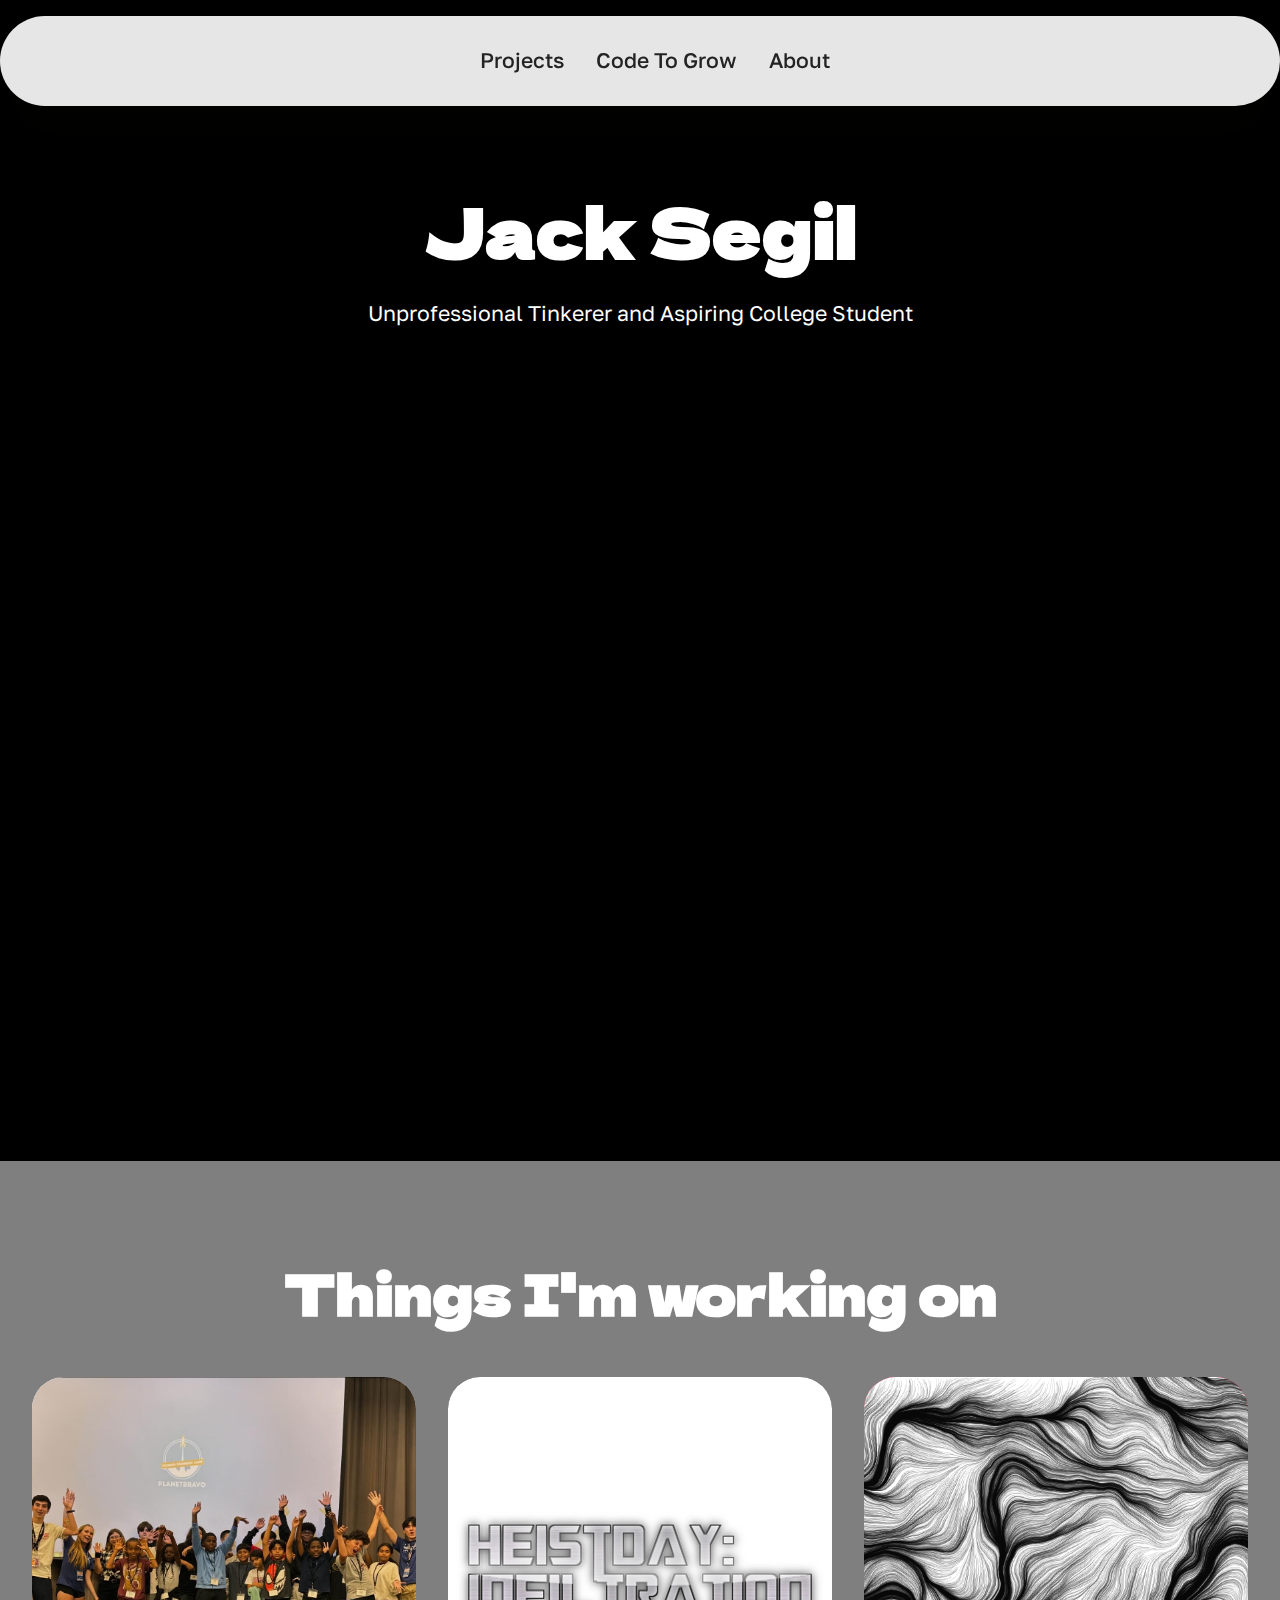
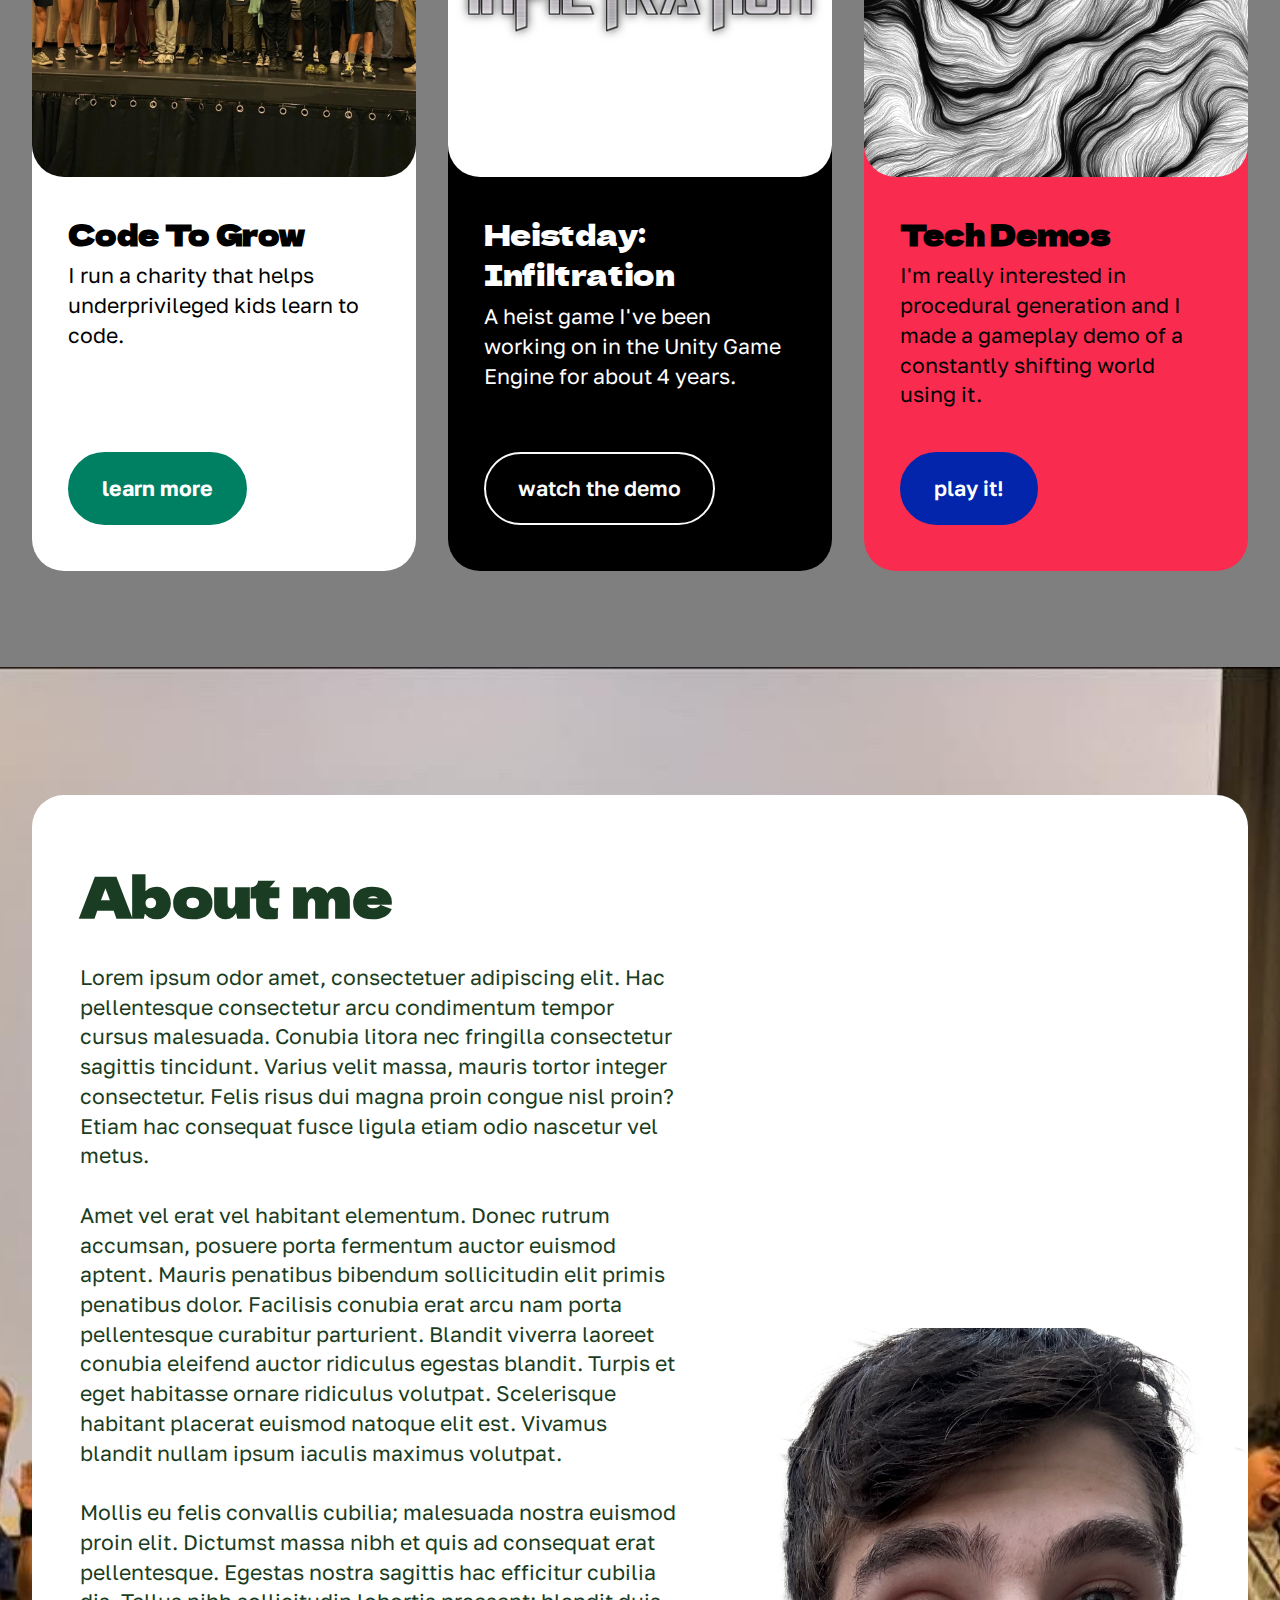
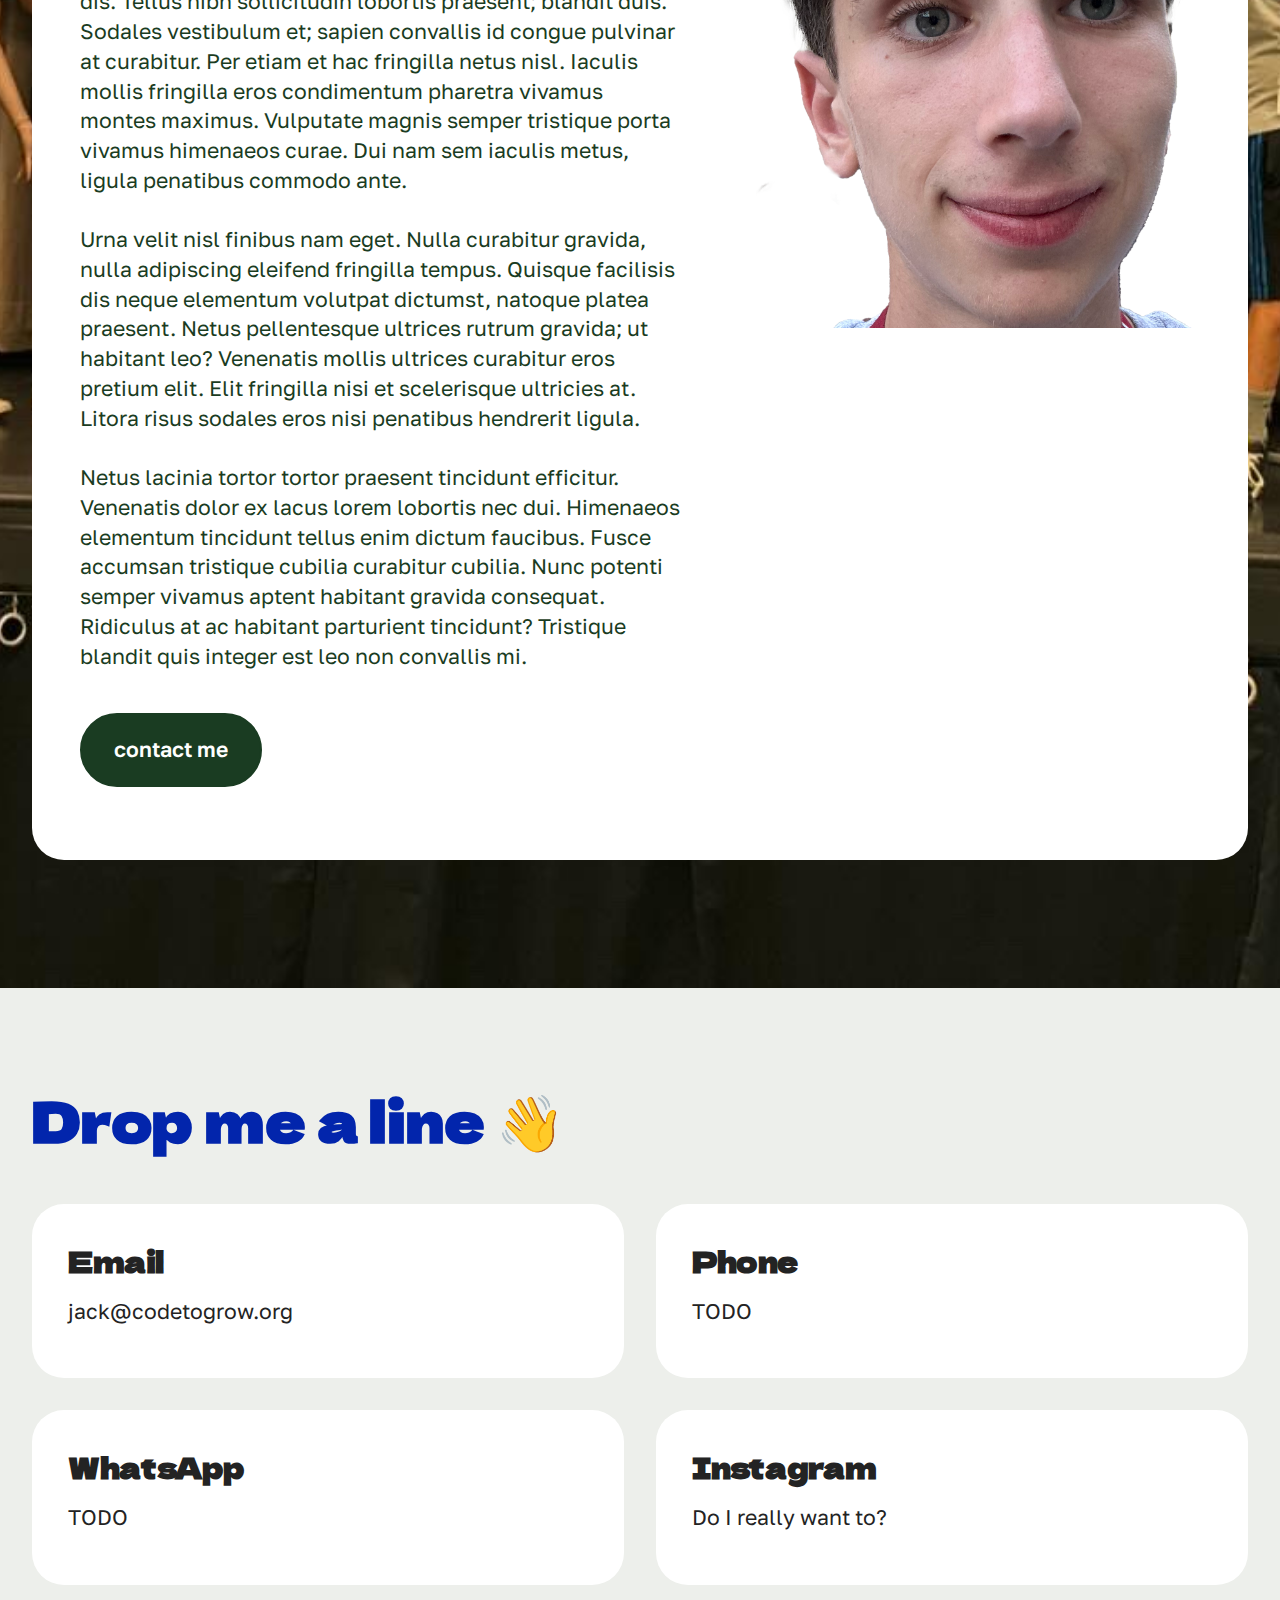
==== index.html @ 8d2d7492 "init" ====
<!DOCTYPE html>
<html  >
<head>
  <!-- Site made with Mobirise Website Builder v5.9.18, https://mobirise.com -->
  <meta charset="UTF-8">
  <meta http-equiv="X-UA-Compatible" content="IE=edge">
  <meta name="generator" content="Mobirise v5.9.18, mobirise.com">
  <meta name="viewport" content="width=device-width, initial-scale=1, minimum-scale=1">
  <link rel="shortcut icon" href="assets/images/shop3.jpg" type="image/x-icon">
  <meta name="description" content="">
  
  
  <title>Home</title>
  <link rel="stylesheet" href="assets/bootstrap/css/bootstrap.min.css">
  <link rel="stylesheet" href="assets/bootstrap/css/bootstrap-grid.min.css">
  <link rel="stylesheet" href="assets/bootstrap/css/bootstrap-reboot.min.css">
  <link rel="stylesheet" href="assets/parallax/jarallax.css">
  <link rel="stylesheet" href="assets/dropdown/css/style.css">
  <link rel="stylesheet" href="assets/theme/css/style.css">
  <link rel="preload" href="https://fonts.googleapis.com/css?family=Dela+Gothic+One:400&display=swap" as="style" onload="this.onload=null;this.rel='stylesheet'">
  <noscript><link rel="stylesheet" href="https://fonts.googleapis.com/css?family=Dela+Gothic+One:400&display=swap"></noscript>
  <link rel="preload" href="https://fonts.googleapis.com/css?family=Golos+Text:400,500,600,700,800,900&display=swap" as="style" onload="this.onload=null;this.rel='stylesheet'">
  <noscript><link rel="stylesheet" href="https://fonts.googleapis.com/css?family=Golos+Text:400,500,600,700,800,900&display=swap"></noscript>
  <link rel="preload" as="style" href="assets/mobirise/css/mbr-additional.css?v=TNhCo9"><link rel="stylesheet" href="assets/mobirise/css/mbr-additional.css?v=TNhCo9" type="text/css">

  
  
  
</head>
<body>
  
  <section data-bs-version="5.1" class="menu menu5 cid-ukwtzxZHna" once="menu" id="menu05-4">
	

	<nav class="navbar navbar-dropdown navbar-fixed-top navbar-expand-lg">
		<div class="container">
			<div class="navbar-brand">
				
				
			</div>
			<button class="navbar-toggler" type="button" data-toggle="collapse" data-bs-toggle="collapse" data-target="#navbarSupportedContent" data-bs-target="#navbarSupportedContent" aria-controls="navbarNavAltMarkup" aria-expanded="false" aria-label="Toggle navigation">
				<div class="hamburger">
					<span></span>
					<span></span>
					<span></span>
					<span></span>
				</div>
			</button>
			<div class="collapse navbar-collapse" id="navbarSupportedContent">
				<ul class="navbar-nav nav-dropdown nav-right navbar-nav-top-padding" data-app-modern-menu="true"><li class="nav-item">
						<a class="nav-link link text-black text-primary display-4" href="index.html#features01-0">Projects</a>
					</li>
					<li class="nav-item">
						<a class="nav-link link text-black text-primary display-4" href="http://codetogrow.org" aria-expanded="false">Code To Grow</a>
					</li>
					<li class="nav-item">
						<a class="nav-link link text-black text-primary display-4" href="index.html#article05-1">About</a>
					</li></ul>
				
			</div>
		</div>
	</nav>
</section>

<section data-bs-version="5.1" class="header7 cid-tHeG8PGECK" id="header07-3">
  

  
  
  
  <div class="align-center container">
    <div class="row justify-content-center">
      <div class="col-md-12 col-lg-9">
        <h1 class="mbr-section-title mbr-fonts-style mb-4 display-1"><strong>Jack Segil</strong></h1>
        <p class="mbr-text mbr-fonts-style mb-4 display-7">Unprofessional Tinkerer and Aspiring College Student</p>
        
      </div>
    </div>

    <div class="row mt-5 justify-content-center">
      <div class="mbr-figure col-12 col-md-12"><iframe class="mbr-embedded-video" src="https://www.youtube.com/embed/rC41a8PRwlE?rel=0&amp;amp;mute=1&amp;showinfo=0&amp;autoplay=1&amp;loop=1&amp;playlist=rC41a8PRwlE" width="1280" height="720" frameborder="0" allowfullscreen></iframe></div>
    </div>
  </div>
</section>

<section data-bs-version="5.1" class="features1 cid-tIsi3HZcCy" data-bg-video="https://vimeo.com/428046504" id="features01-0">
  

  <div class="mbr-fallback-image disabled"></div>
  <div class="mbr-overlay" style="opacity: 0.5; background-color: rgb(0, 0, 0);"></div>
  <div class="container-fluid">
    <div class="row justify-content-center mb-5">
      <div class="col-12">
        <h3 class="mbr-section-title mbr-fonts-style align-center mb-0 display-2"><strong>Things I'm working on</strong></h3>
        
      </div>
    </div>
    <div class="row justify-content-center">
      <div class="col-sm-6 col-md-12 mb-3 mb-lg-0 col-lg-4">
        <div class="card-wrap card1">
          <div class="image-wrap">
            <img src="assets/images/code-to-grow-campers-and-councelors-in-mb-location-summer-2024.jpg" alt="Mobirise Website Builder">
            
          </div>
          <div class="content-wrap">
            <h5 class="mbr-card-title card-title1 mbr-fonts-style align-left mb-2 display-5"><strong>Code To Grow</strong></h5>
            
            <p class="card-text1 mbr-fonts-style align-left mb-3 display-7">I run a charity that helps underprivileged kids learn to code.</p>
            <div class="mbr-section-btn align-left content-footer"><a class="btn article-btn btn-danger display-7" href="https://mobiri.se"><strong>learn more</strong></a></div>
          </div>
        </div>
      </div>

      <div class="col-sm-6 col-md-12 mb-3 mb-lg-0 col-lg-4">
        <div class="card-wrap card2">
          <div class="image-wrap">
            <img src="assets/images/thing.png" alt="Mobirise Website Builder">
            
          </div>
          <div class="content-wrap">
            <h5 class="mbr-card-title card-title2 mbr-fonts-style align-left mb-2 display-5">Heistday: Infiltration</h5>
            
            <p class="card-text2 mbr-fonts-style align-left mb-3 display-7">A heist game I've been working on in the Unity Game Engine for about 4 years.</p>
            <div class="mbr-section-btn btn-section align-left content-footer"><a class="btn article-btn btn-white-outline display-7" href="https://mobiri.se">watch the demo<strong></strong></a></div>
          </div>
        </div>
      </div>
      <div class="col-sm-6 col-md-12 mb-3 mb-lg-0 col-lg-4">
        <div class="card-wrap card3">
          <div class="image-wrap">
            <img src="assets/images/perlin14125.png" alt="Mobirise Website Builder">
            
          </div>
          <div class="content-wrap">
            <h5 class="mbr-card-title card-title3 mbr-fonts-style align-left mb-2 display-5"><strong>Tech Demos</strong></h5>
            
            <p class="card-text3 mbr-fonts-style align-left mb-3 display-7">I'm really interested in procedural generation and I made a gameplay demo of a constantly shifting world using it.</p>
            <div class="mbr-section-btn btn-section align-left content-footer"><a class="btn article-btn btn-success display-7" href="https://mobiri.se">play it!<strong></strong></a></div>
          </div>
        </div>
      </div>

      
    </div>
  </div>
</section>

<section data-bs-version="5.1" class="article05 cid-tIsj2q7oBw mbr-parallax-background" id="article05-1">
  

  
  

  <div class="container">
    <div class="row justify-content-center align-items-center">
      <div class="col-12">
        <div class="card-wrapper">
          <div class="row">
            <div class="col-12 col-md-12 col-lg-5 image-wrapper">
              <img class="w-100" src="assets/images/me-1.png" alt="Mobirise Website Builder">
            </div>
            <div class="col-12 col-lg col-md-12">
              <div class="text-wrapper align-left">
                <h1 class="mbr-section-title mbr-fonts-style mb-4 display-2"><strong>About me</strong></h1>
                <p class="mbr-text mbr-fonts-style mb-4 display-7">Lorem ipsum odor amet, consectetuer adipiscing elit. Hac pellentesque consectetur arcu condimentum tempor cursus malesuada. Conubia litora nec fringilla consectetur sagittis tincidunt. Varius velit massa, mauris tortor integer consectetur. Felis risus dui magna proin congue nisl proin? Etiam hac consequat fusce ligula etiam odio nascetur vel metus.<br><br>Amet vel erat vel habitant elementum. Donec rutrum accumsan, posuere porta fermentum auctor euismod aptent. Mauris penatibus bibendum sollicitudin elit primis penatibus dolor. Facilisis conubia erat arcu nam porta pellentesque curabitur parturient. Blandit viverra laoreet conubia eleifend auctor ridiculus egestas blandit. Turpis et eget habitasse ornare ridiculus volutpat. Scelerisque habitant placerat euismod natoque elit est. Vivamus blandit nullam ipsum iaculis maximus volutpat.<br><br>Mollis eu felis convallis cubilia; malesuada nostra euismod proin elit. Dictumst massa nibh et quis ad consequat erat pellentesque. Egestas nostra sagittis hac efficitur cubilia dis. Tellus nibh sollicitudin lobortis praesent; blandit duis. Sodales vestibulum et; sapien convallis id congue pulvinar at curabitur. Per etiam et hac fringilla netus nisl. Iaculis mollis fringilla eros condimentum pharetra vivamus montes maximus. Vulputate magnis semper tristique porta vivamus himenaeos curae. Dui nam sem iaculis metus, ligula penatibus commodo ante.<br><br>Urna velit nisl finibus nam eget. Nulla curabitur gravida, nulla adipiscing eleifend fringilla tempus. Quisque facilisis dis neque elementum volutpat dictumst, natoque platea praesent. Netus pellentesque ultrices rutrum gravida; ut habitant leo? Venenatis mollis ultrices curabitur eros pretium elit. Elit fringilla nisi et scelerisque ultricies at. Litora risus sodales eros nisi penatibus hendrerit ligula.<br><br>Netus lacinia tortor tortor praesent tincidunt efficitur. Venenatis dolor ex lacus lorem lobortis nec dui. Himenaeos elementum tincidunt tellus enim dictum faucibus. Fusce accumsan tristique cubilia curabitur cubilia. Nunc potenti semper vivamus aptent habitant gravida consequat. Ridiculus at ac habitant parturient tincidunt? Tristique blandit quis integer est leo non convallis mi.</p>
                <div class="mbr-section-btn mt-3"><a class="btn btn-lg btn-info display-7" href="https://mobiri.se">contact me</a></div>
              </div>
            </div>
          </div>
        </div>
      </div>
    </div>
  </div>
</section>

<section data-bs-version="5.1" class="contacts01 cid-tIsl0U2P9c" id="contacts01-5">
    

    
    
    <div class="container">
        <div class="mbr-section-head mb-5">
            <h3 class="mbr-section-title mbr-fonts-style align-center mb-0 display-2"><strong>Drop me a line 👋</strong></h3>
            
        </div>
        <div class="row">
            <div class="item features-without-image col-12 col-md-6 active">
                <div class="item-wrapper">
                    <div class="text-wrapper">
                        <h6 class="card-title mbr-fonts-style mb-3 display-5">
                            <strong>Email</strong>
                        </h6>
                        <p class="mbr-text mbr-fonts-style display-7">jack@codetogrow.org</p>
                    </div>
                </div>
            </div><div class="item features-without-image col-12 col-md-6">
                <div class="item-wrapper">
                    <div class="text-wrapper">
                        <h6 class="card-title mbr-fonts-style mb-3 display-5">
                            <strong>Phone</strong>
                        </h6>
                        <p class="mbr-text mbr-fonts-style display-7">TODO</p>
                    </div>
                </div>
            </div>
            
            <div class="item features-without-image col-12 col-md-6">
                <div class="item-wrapper">
                    <div class="text-wrapper">
                        <h6 class="card-title mbr-fonts-style mb-3 display-5"><strong>WhatsApp</strong></h6>
                        <p class="mbr-text mbr-fonts-style display-7">TODO</p>
                    </div>
                </div>
            </div>
            <div class="item features-without-image col-12 col-md-6">
                <div class="item-wrapper">
                    <div class="text-wrapper">
                        <h6 class="card-title mbr-fonts-style mb-3 display-5">
                            <strong>Instagram</strong></h6>
                        <p class="mbr-text mbr-fonts-style display-7">Do I really want to?</p>
                    </div>
                </div>
            </div>
        </div>
    </div>
</section>
  
</body>
</html>
---- assets/parallax/jarallax.css ----
.jarallax {
    position: relative;
    z-index: 0;
}
.jarallax > .jarallax-img {
    position: absolute;
    object-fit: cover;
    /* support for plugin https://github.com/bfred-it/object-fit-images */
    font-family: 'object-fit: cover;';
    top: 0;
    left: 0;
    width: 100%;
    height: 100%;
    z-index: -1;
}
---- assets/dropdown/css/style.css ----
.navbar-dropdown {
  left: 0;
  padding: 0;
  position: absolute;
  right: 0;
  top: 0;
  transition: all 0.45s ease;
  z-index: 1030;
  background: #282828; }
  .navbar-dropdown .navbar-logo {
    margin-right: 0.8rem;
    transition: margin 0.3s ease-in-out;
    vertical-align: middle; }
    .navbar-dropdown .navbar-logo img {
      height: 3.125rem;
      transition: all 0.3s ease-in-out; }
    .navbar-dropdown .navbar-logo.mbr-iconfont {
      font-size: 3.125rem;
      line-height: 3.125rem; }
  .navbar-dropdown .navbar-caption {
    font-weight: 700;
    white-space: normal;
    vertical-align: -4px;
    line-height: 3.125rem !important; }
    .navbar-dropdown .navbar-caption, .navbar-dropdown .navbar-caption:hover {
      color: inherit;
      text-decoration: none; }
  .navbar-dropdown .mbr-iconfont + .navbar-caption {
    vertical-align: -1px; }
  .navbar-dropdown.navbar-fixed-top {
    position: fixed; }
  .navbar-dropdown .navbar-brand span {
    vertical-align: -4px; }
  .navbar-dropdown.bg-color.transparent {
    background: none; }
  .navbar-dropdown.navbar-short .navbar-brand {
    padding: 0.625rem 0; }
    .navbar-dropdown.navbar-short .navbar-brand span {
      vertical-align: -1px; }
  .navbar-dropdown.navbar-short .navbar-caption {
    line-height: 2.375rem !important;
    vertical-align: -2px; }
  .navbar-dropdown.navbar-short .navbar-logo {
    margin-right: 0.5rem; }
    .navbar-dropdown.navbar-short .navbar-logo img {
      height: 2.375rem; }
    .navbar-dropdown.navbar-short .navbar-logo.mbr-iconfont {
      font-size: 2.375rem;
      line-height: 2.375rem; }
  .navbar-dropdown.navbar-short .mbr-table-cell {
    height: 3.625rem; }
  .navbar-dropdown .navbar-close {
    left: 0.6875rem;
    position: fixed;
    top: 0.75rem;
    z-index: 1000; }
  .navbar-dropdown .hamburger-icon {
    content: "";
    display: inline-block;
    vertical-align: middle;
    width: 16px;
    -webkit-box-shadow: 0 -6px 0 1px #282828,0 0 0 1px #282828,0 6px 0 1px #282828;
    -moz-box-shadow: 0 -6px 0 1px #282828,0 0 0 1px #282828,0 6px 0 1px #282828;
    box-shadow: 0 -6px 0 1px #282828,0 0 0 1px #282828,0 6px 0 1px #282828; }

.dropdown-menu .dropdown-toggle[data-toggle="dropdown-submenu"]::after {
  border-bottom: 0.35em solid transparent;
  border-left: 0.35em solid;
  border-right: 0;
  border-top: 0.35em solid transparent;
  margin-left: 0.3rem; }

.dropdown-menu .dropdown-item:focus {
  outline: 0; }

.nav-dropdown {
  font-size: 0.75rem;
  font-weight: 500;
  height: auto !important; }
  .nav-dropdown .nav-btn {
    padding-left: 1rem; }
  .nav-dropdown .link {
    margin: .667em 1.667em;
    font-weight: 500;
    padding: 0;
    transition: color .2s ease-in-out; }
    .nav-dropdown .link.dropdown-toggle {
      margin-right: 2.583em; }
      .nav-dropdown .link.dropdown-toggle::after {
        margin-left: .25rem;
        border-top: 0.35em solid;
        border-right: 0.35em solid transparent;
        border-left: 0.35em solid transparent;
        border-bottom: 0; }
      .nav-dropdown .link.dropdown-toggle[aria-expanded="true"] {
        margin: 0;
        padding: 0.667em 3.263em  0.667em 1.667em; }
  .nav-dropdown .link::after,
  .nav-dropdown .dropdown-item::after {
    color: inherit; }
  .nav-dropdown .btn {
    font-size: 0.75rem;
    font-weight: 700;
    letter-spacing: 0;
    margin-bottom: 0;
    padding-left: 1.25rem;
    padding-right: 1.25rem; }
  .nav-dropdown .dropdown-menu {
    border-radius: 0;
    border: 0;
    left: 0;
    margin: 0;
    padding-bottom: 1.25rem;
    padding-top: 1.25rem;
    position: relative; }
  .nav-dropdown .dropdown-submenu {
    margin-left: 0.125rem;
    top: 0; }
  .nav-dropdown .dropdown-item {
    font-weight: 500;
    line-height: 2;
    padding: 0.3846em 4.615em 0.3846em 1.5385em;
    position: relative;
    transition: color .2s ease-in-out, background-color .2s ease-in-out; }
    .nav-dropdown .dropdown-item::after {
      margin-top: -0.3077em;
      position: absolute;
      right: 1.1538em;
      top: 50%; }
    .nav-dropdown .dropdown-item:focus, .nav-dropdown .dropdown-item:hover {
      background: none; }

@media (max-width: 767px) {
  .nav-dropdown.navbar-toggleable-sm {
    bottom: 0;
    display: none;
    left: 0;
    overflow-x: hidden;
    position: fixed;
    top: 0;
    transform: translateX(-100%);
    -ms-transform: translateX(-100%);
    -webkit-transform: translateX(-100%);
    width: 18.75rem;
    z-index: 999; } }
.nav-dropdown.navbar-toggleable-xl {
  bottom: 0;
  display: none;
  left: 0;
  overflow-x: hidden;
  position: fixed;
  top: 0;
  transform: translateX(-100%);
  -ms-transform: translateX(-100%);
  -webkit-transform: translateX(-100%);
  width: 18.75rem;
  z-index: 999; }

.nav-dropdown-sm {
  display: block !important;
  overflow-x: hidden;
  overflow: auto;
  padding-top: 3.875rem; }
  .nav-dropdown-sm::after {
    content: "";
    display: block;
    height: 3rem;
    width: 100%; }
  .nav-dropdown-sm.collapse.in ~ .navbar-close {
    display: block !important; }
  .nav-dropdown-sm.collapsing, .nav-dropdown-sm.collapse.in {
    transform: translateX(0);
    -ms-transform: translateX(0);
    -webkit-transform: translateX(0);
    transition: all 0.25s ease-out;
    -webkit-transition: all 0.25s ease-out;
    background: #282828; }
  .nav-dropdown-sm.collapsing[aria-expanded="false"] {
    transform: translateX(-100%);
    -ms-transform: translateX(-100%);
    -webkit-transform: translateX(-100%); }
  .nav-dropdown-sm .nav-item {
    display: block;
    margin-left: 0 !important;
    padding-left: 0; }
  .nav-dropdown-sm .link,
  .nav-dropdown-sm .dropdown-item {
    border-top: 1px dotted rgba(255, 255, 255, 0.1);
    font-size: 0.8125rem;
    line-height: 1.6;
    margin: 0 !important;
    padding: 0.875rem 2.4rem 0.875rem 1.5625rem !important;
    position: relative;
    white-space: normal; }
    .nav-dropdown-sm .link:focus, .nav-dropdown-sm .link:hover,
    .nav-dropdown-sm .dropdown-item:focus,
    .nav-dropdown-sm .dropdown-item:hover {
      background: rgba(0, 0, 0, 0.2) !important;
      color: #c0a375; }
  .nav-dropdown-sm .nav-btn {
    position: relative;
    padding: 1.5625rem 1.5625rem 0 1.5625rem; }
    .nav-dropdown-sm .nav-btn::before {
      border-top: 1px dotted rgba(255, 255, 255, 0.1);
      content: "";
      left: 0;
      position: absolute;
      top: 0;
      width: 100%; }
    .nav-dropdown-sm .nav-btn + .nav-btn {
      padding-top: 0.625rem; }
      .nav-dropdown-sm .nav-btn + .nav-btn::before {
        display: none; }
  .nav-dropdown-sm .btn {
    padding: 0.625rem 0; }
  .nav-dropdown-sm .dropdown-toggle[data-toggle="dropdown-submenu"]::after {
    margin-left: .25rem;
    border-top: 0.35em solid;
    border-right: 0.35em solid transparent;
    border-left: 0.35em solid transparent;
    border-bottom: 0; }
  .nav-dropdown-sm .dropdown-toggle[data-toggle="dropdown-submenu"][aria-expanded="true"]::after {
    border-top: 0;
    border-right: 0.35em solid transparent;
    border-left: 0.35em solid transparent;
    border-bottom: 0.35em solid; }
  .nav-dropdown-sm .dropdown-menu {
    margin: 0;
    padding: 0;
    position: relative;
    top: 0;
    left: 0;
    width: 100%;
    border: 0;
    float: none;
    border-radius: 0;
    background: none; }
  .nav-dropdown-sm .dropdown-submenu {
    left: 100%;
    margin-left: 0.125rem;
    margin-top: -1.25rem;
    top: 0; }

.navbar-toggleable-sm .nav-dropdown .dropdown-menu {
  position: absolute; }

.navbar-toggleable-sm .nav-dropdown .dropdown-submenu {
  left: 100%;
  margin-left: 0.125rem;
  margin-top: -1.25rem;
  top: 0; }

.navbar-toggleable-sm.opened .nav-dropdown .dropdown-menu {
  position: relative; }

.navbar-toggleable-sm.opened .nav-dropdown .dropdown-submenu {
  left: 0;
  margin-left: 00rem;
  margin-top: 0rem;
  top: 0; }

.is-builder .nav-dropdown.collapsing {
  transition: none !important; }
---- assets/theme/css/style.css ----
@charset "UTF-8";
section {
  background-color: #ffffff;
}

body {
  font-style: normal;
  line-height: 1.5;
  font-weight: 400;
  color: #232323;
  position: relative;
}

button {
  background-color: transparent;
  border-color: transparent;
}

.embla__button,
.carousel-control {
  background-color: #edefea !important;
  opacity: 0.8 !important;
  color: #464845 !important;
  border-color: #edefea !important;
}

.carousel .close,
.modalWindow .close {
  background-color: #edefea !important;
  color: #464845 !important;
  border-color: #edefea !important;
  opacity: 0.8 !important;
}

.carousel .close:hover,
.modalWindow .close:hover {
  opacity: 1 !important;
}

.carousel-indicators li {
  background-color: #edefea !important;
  border: 2px solid #464845 !important;
}

.carousel-indicators li:hover,
.carousel-indicators li:active {
  opacity: 0.8 !important;
}

.embla__button:hover,
.carousel-control:hover {
  background-color: #edefea !important;
  opacity: 1 !important;
}

.modalWindow-video-container {
  height: 80%;
}

section,
.container,
.container-fluid {
  position: relative;
  word-wrap: break-word;
}

a.mbr-iconfont:hover {
  text-decoration: none;
}

.article .lead p,
.article .lead ul,
.article .lead ol,
.article .lead pre,
.article .lead blockquote {
  margin-bottom: 0;
}

a {
  font-style: normal;
  font-weight: 400;
  cursor: pointer;
}
a, a:hover {
  text-decoration: none;
}

.mbr-section-title {
  font-style: normal;
  line-height: 1.3;
}

.mbr-section-subtitle {
  line-height: 1.3;
}

.mbr-text {
  font-style: normal;
  line-height: 1.7;
}

h1,
h2,
h3,
h4,
h5,
h6,
.display-1,
.display-2,
.display-4,
.display-5,
.display-7,
span,
p,
a {
  line-height: 1;
  word-break: break-word;
  word-wrap: break-word;
  font-weight: 400;
}

b,
strong {
  font-weight: bold;
}

input:-webkit-autofill, input:-webkit-autofill:hover, input:-webkit-autofill:focus, input:-webkit-autofill:active {
  transition-delay: 9999s;
  -webkit-transition-property: background-color, color;
  transition-property: background-color, color;
}

textarea[type=hidden] {
  display: none;
}

section {
  background-position: 50% 50%;
  background-repeat: no-repeat;
  background-size: cover;
}
section .mbr-background-video,
section .mbr-background-video-preview {
  position: absolute;
  bottom: 0;
  left: 0;
  right: 0;
  top: 0;
}

.hidden {
  visibility: hidden;
}

.mbr-z-index20 {
  z-index: 20;
}

/*! Base colors */
.mbr-white {
  color: #ffffff;
}

.mbr-black {
  color: #111111;
}

.mbr-bg-white {
  background-color: #ffffff;
}

.mbr-bg-black {
  background-color: #000000;
}

/*! Text-aligns */
.align-left {
  text-align: left;
}

.align-center {
  text-align: center;
}

.align-right {
  text-align: right;
}

/*! Font-weight  */
.mbr-light {
  font-weight: 300;
}

.mbr-regular {
  font-weight: 400;
}

.mbr-semibold {
  font-weight: 500;
}

.mbr-bold {
  font-weight: 700;
}

/*! Media  */
.media-content {
  flex-basis: 100%;
}

.media-container-row {
  display: flex;
  flex-direction: row;
  flex-wrap: wrap;
  justify-content: center;
  align-content: center;
  align-items: start;
}
.media-container-row .media-size-item {
  width: 400px;
}

.media-container-column {
  display: flex;
  flex-direction: column;
  flex-wrap: wrap;
  justify-content: center;
  align-content: center;
  align-items: stretch;
}
.media-container-column > * {
  width: 100%;
}

@media (min-width: 992px) {
  .media-container-row {
    flex-wrap: nowrap;
  }
}
figure {
  margin-bottom: 0;
  overflow: hidden;
}

figure[mbr-media-size] {
  transition: width 0.1s;
}

img,
iframe {
  display: block;
  width: 100%;
}

.card {
  background-color: transparent;
  border: none;
}

.card-box {
  width: 100%;
}

.card-img {
  text-align: center;
  flex-shrink: 0;
  -webkit-flex-shrink: 0;
}

.media {
  max-width: 100%;
  margin: 0 auto;
}

.mbr-figure {
  align-self: center;
}

.media-container > div {
  max-width: 100%;
}

.mbr-figure img,
.card-img img {
  width: 100%;
}

@media (max-width: 991px) {
  .media-size-item {
    width: auto !important;
  }
  .media {
    width: auto;
  }
  .mbr-figure {
    width: 100% !important;
  }
}
/*! Buttons */
.mbr-section-btn {
  margin-left: -0.6rem;
  margin-right: -0.6rem;
  font-size: 0;
}

.btn {
  font-weight: 600;
  border-width: 1px;
  font-style: normal;
  margin: 0.6rem 0.6rem;
  white-space: normal;
  transition: all 0.2s ease-in-out;
  display: inline-flex;
  align-items: center;
  justify-content: center;
  word-break: break-word;
}

.btn-sm {
  font-weight: 600;
  letter-spacing: 0px;
  transition: all 0.3s ease-in-out;
}

.btn-md {
  font-weight: 600;
  letter-spacing: 0px;
  transition: all 0.3s ease-in-out;
}

.btn-lg {
  font-weight: 600;
  letter-spacing: 0px;
  transition: all 0.3s ease-in-out;
}

.btn-form {
  margin: 0;
}
.btn-form:hover {
  cursor: pointer;
}

nav .mbr-section-btn {
  margin-left: 0rem;
  margin-right: 0rem;
}

/*! Btn icon margin */
.btn .mbr-iconfont,
.btn.btn-sm .mbr-iconfont {
  order: 1;
  cursor: pointer;
  margin-left: 0.5rem;
  vertical-align: sub;
}

.btn.btn-md .mbr-iconfont,
.btn.btn-md .mbr-iconfont {
  margin-left: 0.8rem;
}

.mbr-regular {
  font-weight: 400;
}

.mbr-semibold {
  font-weight: 500;
}

.mbr-bold {
  font-weight: 700;
}

[type=submit] {
  -webkit-appearance: none;
}

/*! Full-screen */
.mbr-fullscreen .mbr-overlay {
  min-height: 100vh;
}

.mbr-fullscreen {
  display: flex;
  display: -moz-flex;
  display: -ms-flex;
  display: -o-flex;
  align-items: center;
  min-height: 100vh;
  padding-top: 3rem;
  padding-bottom: 3rem;
}

/*! Map */
.map {
  height: 25rem;
  position: relative;
}
.map iframe {
  width: 100%;
  height: 100%;
}

/*! Scroll to top arrow */
.mbr-arrow-up {
  bottom: 25px;
  right: 90px;
  position: fixed;
  text-align: right;
  z-index: 5000;
  color: #ffffff;
  font-size: 22px;
}

.mbr-arrow-up a {
  background: rgba(0, 0, 0, 0.2);
  border-radius: 50%;
  color: #fff;
  display: inline-block;
  height: 60px;
  width: 60px;
  border: 2px solid #fff;
  outline-style: none !important;
  position: relative;
  text-decoration: none;
  transition: all 0.3s ease-in-out;
  cursor: pointer;
  text-align: center;
}
.mbr-arrow-up a:hover {
  background-color: rgba(0, 0, 0, 0.4);
}
.mbr-arrow-up a i {
  line-height: 60px;
}

.mbr-arrow-up-icon {
  display: block;
  color: #fff;
}

.mbr-arrow-up-icon::before {
  content: "›";
  display: inline-block;
  font-family: serif;
  font-size: 22px;
  line-height: 1;
  font-style: normal;
  position: relative;
  top: 6px;
  left: -4px;
  transform: rotate(-90deg);
}

/*! Arrow Down */
.mbr-arrow {
  position: absolute;
  bottom: 45px;
  left: 50%;
  width: 60px;
  height: 60px;
  cursor: pointer;
  background-color: rgba(80, 80, 80, 0.5);
  border-radius: 50%;
  transform: translateX(-50%);
}
@media (max-width: 767px) {
  .mbr-arrow {
    display: none;
  }
}
.mbr-arrow > a {
  display: inline-block;
  text-decoration: none;
  outline-style: none;
  animation: arrowdown 1.7s ease-in-out infinite;
  color: #ffffff;
}
.mbr-arrow > a > i {
  position: absolute;
  top: -2px;
  left: 15px;
  font-size: 2rem;
}

#scrollToTop a i::before {
  content: "";
  position: absolute;
  display: block;
  border-bottom: 2.5px solid #fff;
  border-left: 2.5px solid #fff;
  width: 27.8%;
  height: 27.8%;
  left: 50%;
  top: 51%;
  transform: translateY(-30%) translateX(-50%) rotate(135deg);
}

@keyframes arrowdown {
  0% {
    transform: translateY(0px);
  }
  50% {
    transform: translateY(-5px);
  }
  100% {
    transform: translateY(0px);
  }
}
@media (max-width: 500px) {
  .mbr-arrow-up {
    left: 0;
    right: 0;
    text-align: center;
  }
}
/*Gradients animation*/
@keyframes gradient-animation {
  from {
    background-position: 0% 100%;
    animation-timing-function: ease-in-out;
  }
  to {
    background-position: 100% 0%;
    animation-timing-function: ease-in-out;
  }
}
.bg-gradient {
  background-size: 200% 200%;
  animation: gradient-animation 5s infinite alternate;
  -webkit-animation: gradient-animation 5s infinite alternate;
}

.menu .navbar-brand {
  display: -webkit-flex;
}
.menu .navbar-brand span {
  display: flex;
  display: -webkit-flex;
}
.menu .navbar-brand .navbar-caption-wrap {
  display: -webkit-flex;
}
.menu .navbar-brand .navbar-logo img {
  display: -webkit-flex;
  width: auto;
}
@media (min-width: 768px) and (max-width: 991px) {
  .menu .navbar-toggleable-sm .navbar-nav {
    display: -ms-flexbox;
  }
}
@media (max-width: 991px) {
  .menu .navbar-collapse {
    max-height: 93.5vh;
  }
  .menu .navbar-collapse.show {
    overflow: auto;
  }
}
@media (min-width: 992px) {
  .menu .navbar-nav.nav-dropdown {
    display: -webkit-flex;
  }
  .menu .navbar-toggleable-sm .navbar-collapse {
    display: -webkit-flex !important;
  }
  .menu .collapsed .navbar-collapse {
    max-height: 93.5vh;
  }
  .menu .collapsed .navbar-collapse.show {
    overflow: auto;
  }
}
@media (max-width: 767px) {
  .menu .navbar-collapse {
    max-height: 80vh;
  }
}

.nav-link .mbr-iconfont {
  margin-right: 0.5rem;
}

.navbar {
  display: -webkit-flex;
  -webkit-flex-wrap: wrap;
  -webkit-align-items: center;
  -webkit-justify-content: space-between;
}

.navbar-collapse {
  -webkit-flex-basis: 100%;
  -webkit-flex-grow: 1;
  -webkit-align-items: center;
}

.nav-dropdown .link {
  padding: 0.667em 1.667em !important;
  margin: 0 !important;
}

.nav {
  display: -webkit-flex;
  -webkit-flex-wrap: wrap;
}

.row {
  display: -webkit-flex;
  -webkit-flex-wrap: wrap;
}

.justify-content-center {
  -webkit-justify-content: center;
}

.form-inline {
  display: -webkit-flex;
}

.card-wrapper {
  -webkit-flex: 1;
}

.carousel-control {
  z-index: 10;
  display: -webkit-flex;
}

.carousel-controls {
  display: -webkit-flex;
}

.media {
  display: -webkit-flex;
}

.form-group:focus {
  outline: none;
}

.jq-selectbox__select {
  padding: 7px 0;
  position: relative;
}

.jq-selectbox__dropdown {
  overflow: hidden;
  border-radius: 10px;
  position: absolute;
  top: 100%;
  left: 0 !important;
  width: 100% !important;
}

.jq-selectbox__trigger-arrow {
  right: 0;
  transform: translateY(-50%);
}

.jq-selectbox li {
  padding: 1.07em 0.5em;
}

input[type=range] {
  padding-left: 0 !important;
  padding-right: 0 !important;
}

.modal-dialog,
.modal-content {
  height: 100%;
}

.modal-dialog .carousel-inner {
  height: calc(100vh - 1.75rem);
}
@media (max-width: 575px) {
  .modal-dialog .carousel-inner {
    height: calc(100vh - 1rem);
  }
}

.carousel-item {
  text-align: center;
}

.carousel-item img {
  margin: auto;
}

.navbar-toggler {
  align-self: flex-start;
  padding: 0.25rem 0.75rem;
  font-size: 1.25rem;
  line-height: 1;
  background: transparent;
  border: 1px solid transparent;
  border-radius: 0.25rem;
}

.navbar-toggler:focus,
.navbar-toggler:hover {
  text-decoration: none;
  box-shadow: none;
}

.navbar-toggler-icon {
  display: inline-block;
  width: 1.5em;
  height: 1.5em;
  vertical-align: middle;
  content: "";
  background: no-repeat center center;
  background-size: 100% 100%;
}

.navbar-toggler-left {
  position: absolute;
  left: 1rem;
}

.navbar-toggler-right {
  position: absolute;
  right: 1rem;
}

.card-img {
  width: auto;
}

.menu .navbar.collapsed:not(.beta-menu) {
  flex-direction: column;
}

.carousel-item.active,
.carousel-item-next,
.carousel-item-prev {
  display: flex;
}

.note-air-layout .dropup .dropdown-menu,
.note-air-layout .navbar-fixed-bottom .dropdown .dropdown-menu {
  bottom: initial !important;
}

html,
body {
  height: auto;
  min-height: 100vh;
}

.dropup .dropdown-toggle::after {
  display: none;
}

.form-asterisk {
  font-family: initial;
  position: absolute;
  top: -2px;
  font-weight: normal;
}

.form-control-label {
  position: relative;
  cursor: pointer;
  margin-bottom: 0.357em;
  padding: 0;
}

.alert {
  color: #ffffff;
  border-radius: 0;
  border: 0;
  font-size: 1.1rem;
  line-height: 1.5;
  margin-bottom: 1.875rem;
  padding: 1.25rem;
  position: relative;
  text-align: center;
}
.alert.alert-form::after {
  background-color: inherit;
  bottom: -7px;
  content: "";
  display: block;
  height: 14px;
  left: 50%;
  margin-left: -7px;
  position: absolute;
  transform: rotate(45deg);
  width: 14px;
}

.form-control {
  background-color: #ffffff;
  background-clip: border-box;
  color: #232323;
  line-height: 1rem !important;
  height: auto;
  padding: 1.2rem 2rem;
  transition: border-color 0.25s ease 0s;
  border: 1px solid transparent !important;
  border-radius: 4px;
  box-shadow: rgba(0, 0, 0, 0.07) 0px 1px 1px 0px, rgba(0, 0, 0, 0.07) 0px 1px 3px 0px, rgba(0, 0, 0, 0.03) 0px 0px 0px 1px;
}
.form-active .form-control:invalid {
  border-color: red;
}

.row > * {
  padding-right: 1rem;
  padding-left: 1rem;
}

form .row {
  margin-left: -0.6rem;
  margin-right: -0.6rem;
}
form .row [class*=col] {
  padding-left: 0.6rem;
  padding-right: 0.6rem;
}

form .mbr-section-btn {
  padding-left: 0.6rem;
  padding-right: 0.6rem;
}

form .form-check-input {
  margin-top: 0.5;
}

textarea.form-control {
  line-height: 1.5rem !important;
}

.form-group {
  margin-bottom: 1.2rem;
}

.form-control,
form .btn {
  min-height: 48px;
}

.gdpr-block label span.textGDPR input[name=gdpr] {
  top: 7px;
}

.form-control:focus {
  box-shadow: none;
}

:focus {
  outline: none;
}

.mbr-overlay {
  background-color: #000;
  bottom: 0;
  left: 0;
  opacity: 0.5;
  position: absolute;
  right: 0;
  top: 0;
  z-index: 0;
  pointer-events: none;
}

blockquote {
  font-style: italic;
  padding: 3rem;
  font-size: 1.09rem;
  position: relative;
  border-left: 3px solid;
}

ul,
ol,
pre,
blockquote {
  margin-bottom: 2.3125rem;
}

.mt-4 {
  margin-top: 2rem !important;
}

.mb-4 {
  margin-bottom: 2rem !important;
}

.container,
.container-fluid {
  padding-left: 16px;
  padding-right: 16px;
}

.row {
  margin-left: -16px;
  margin-right: -16px;
}
.row > [class*=col] {
  padding-left: 16px;
  padding-right: 16px;
}

@media (min-width: 992px) {
  .container-fluid {
    padding-left: 32px;
    padding-right: 32px;
  }
}
@media (max-width: 991px) {
  .mbr-container {
    padding-left: 16px;
    padding-right: 16px;
  }
}
.app-video-wrapper > img {
  opacity: 1;
}

.app-video-wrapper {
  background: transparent;
}

.item {
  position: relative;
}

.dropdown-menu .dropdown-menu {
  left: 100%;
}

.dropdown-item + .dropdown-menu {
  display: none;
}

.dropdown-item:hover + .dropdown-menu,
.dropdown-menu:hover {
  display: block;
}

@media (min-aspect-ratio: 16/9) {
  .mbr-video-foreground {
    height: 300% !important;
    top: -100% !important;
  }
}
@media (max-aspect-ratio: 16/9) {
  .mbr-video-foreground {
    width: 300% !important;
    left: -100% !important;
  }
}.engine {
	position: absolute;
	text-indent: -2400px;
	text-align: center;
	padding: 0;
	top: 0;
	left: -2400px;
}
---- assets/mobirise/css/mbr-additional.css ----
.btn {
  border-width: 2px;
}
img,
.card-wrap,
.card-wrapper,
.video-wrapper,
.mbr-figure iframe,
.google-map iframe,
.slide-content,
.plan,
.card,
.item-wrapper {
  border-radius: 2rem !important;
}
.video-wrapper {
  overflow: hidden;
}
body {
  font-family: Inter Tight;
}
.display-1 {
  font-family: 'Dela Gothic One', display;
  font-size: 5rem;
  line-height: 1;
}
.display-1 > .mbr-iconfont {
  font-size: 6.25rem;
}
.display-2 {
  font-family: 'Dela Gothic One', display;
  font-size: 4rem;
  line-height: 1;
}
.display-2 > .mbr-iconfont {
  font-size: 5rem;
}
.display-4 {
  font-family: 'Golos Text', sans-serif;
  font-size: 1.4rem;
  line-height: 1.5;
}
.display-4 > .mbr-iconfont {
  font-size: 1.75rem;
}
.display-5 {
  font-family: 'Dela Gothic One', display;
  font-size: 2rem;
  line-height: 1.5;
}
.display-5 > .mbr-iconfont {
  font-size: 2.5rem;
}
.display-7 {
  font-family: 'Golos Text', sans-serif;
  font-size: 1.4rem;
  line-height: 1.3;
}
.display-7 > .mbr-iconfont {
  font-size: 1.75rem;
}
/* ---- Fluid typography for mobile devices ---- */
/* 1.4 - font scale ratio ( bootstrap == 1.42857 ) */
/* 100vw - current viewport width */
/* (48 - 20)  48 == 48rem == 768px, 20 == 20rem == 320px(minimal supported viewport) */
/* 0.65 - min scale variable, may vary */
@media (max-width: 992px) {
  .display-1 {
    font-size: 4rem;
  }
}
@media (max-width: 768px) {
  .display-1 {
    font-size: 3.5rem;
    font-size: calc( 2.4rem + (5 - 2.4) * ((100vw - 20rem) / (48 - 20)));
    line-height: calc( 1.1 * (2.4rem + (5 - 2.4) * ((100vw - 20rem) / (48 - 20))));
  }
  .display-2 {
    font-size: 3.2rem;
    font-size: calc( 2.05rem + (4 - 2.05) * ((100vw - 20rem) / (48 - 20)));
    line-height: calc( 1.3 * (2.05rem + (4 - 2.05) * ((100vw - 20rem) / (48 - 20))));
  }
  .display-4 {
    font-size: 1.12rem;
    font-size: calc( 1.14rem + (1.4 - 1.14) * ((100vw - 20rem) / (48 - 20)));
    line-height: calc( 1.4 * (1.14rem + (1.4 - 1.14) * ((100vw - 20rem) / (48 - 20))));
  }
  .display-5 {
    font-size: 1.6rem;
    font-size: calc( 1.35rem + (2 - 1.35) * ((100vw - 20rem) / (48 - 20)));
    line-height: calc( 1.4 * (1.35rem + (2 - 1.35) * ((100vw - 20rem) / (48 - 20))));
  }
  .display-7 {
    font-size: 1.12rem;
    font-size: calc( 1.14rem + (1.4 - 1.14) * ((100vw - 20rem) / (48 - 20)));
    line-height: calc( 1.4 * (1.14rem + (1.4 - 1.14) * ((100vw - 20rem) / (48 - 20))));
  }
}
@media (min-width: 992px) and (max-width: 1400px) {
  .display-1 {
    font-size: 3.5rem;
    font-size: calc( 2.4rem + (5 - 2.4) * ((100vw - 62rem) / (87 - 62)));
    line-height: calc( 1.1 * (2.4rem + (5 - 2.4) * ((100vw - 62rem) / (87 - 62))));
  }
  .display-2 {
    font-size: 3.2rem;
    font-size: calc( 2.05rem + (4 - 2.05) * ((100vw - 62rem) / (87 - 62)));
    line-height: calc( 1.3 * (2.05rem + (4 - 2.05) * ((100vw - 62rem) / (87 - 62))));
  }
  .display-4 {
    font-size: 1.12rem;
    font-size: calc( 1.14rem + (1.4 - 1.14) * ((100vw - 62rem) / (87 - 62)));
    line-height: calc( 1.4 * (1.14rem + (1.4 - 1.14) * ((100vw - 62rem) / (87 - 62))));
  }
  .display-5 {
    font-size: 1.6rem;
    font-size: calc( 1.35rem + (2 - 1.35) * ((100vw - 62rem) / (87 - 62)));
    line-height: calc( 1.4 * (1.35rem + (2 - 1.35) * ((100vw - 62rem) / (87 - 62))));
  }
  .display-7 {
    font-size: 1.12rem;
    font-size: calc( 1.14rem + (1.4 - 1.14) * ((100vw - 62rem) / (87 - 62)));
    line-height: calc( 1.4 * (1.14rem + (1.4 - 1.14) * ((100vw - 62rem) / (87 - 62))));
  }
}
/* Buttons */
.btn {
  padding: 1.25rem 2rem;
  border-radius: 4px;
}
@media (max-width: 767px) {
  .btn {
    padding: 0.75rem 1.5rem;
  }
}
.btn-sm {
  padding: 0.6rem 1.2rem;
  border-radius: 4px;
}
.btn-md {
  padding: 0.6rem 1.2rem;
  border-radius: 4px;
}
.btn-lg {
  padding: 1.25rem 2rem;
  border-radius: 4px;
}
.bg-primary {
  background-color: #ff8cbc !important;
}
.bg-success {
  background-color: #0225ac !important;
}
.bg-info {
  background-color: #1a3c22 !important;
}
.bg-warning {
  background-color: #ffaac7 !important;
}
.bg-danger {
  background-color: #008063 !important;
}
.btn-primary,
.btn-primary:active {
  background-color: #ff8cbc !important;
  border-color: #ff8cbc !important;
  color: #ffffff !important;
  box-shadow: none;
}
.btn-primary:hover,
.btn-primary:focus,
.btn-primary.focus,
.btn-primary.active {
  color: inherit;
  background-color: #ffbfda !important;
  border-color: #ffbfda !important;
  box-shadow: none;
}
.btn-primary.disabled,
.btn-primary:disabled {
  color: #ffffff !important;
  background-color: #ffbfda !important;
  border-color: #ffbfda !important;
}
.btn-secondary,
.btn-secondary:active {
  background-color: #ffa600 !important;
  border-color: #ffa600 !important;
  color: #ffffff !important;
  box-shadow: none;
}
.btn-secondary:hover,
.btn-secondary:focus,
.btn-secondary.focus,
.btn-secondary.active {
  color: inherit;
  background-color: #ffb833 !important;
  border-color: #ffb833 !important;
  box-shadow: none;
}
.btn-secondary.disabled,
.btn-secondary:disabled {
  color: #ffffff !important;
  background-color: #ffb833 !important;
  border-color: #ffb833 !important;
}
.btn-info,
.btn-info:active {
  background-color: #1a3c22 !important;
  border-color: #1a3c22 !important;
  color: #ffffff !important;
  box-shadow: none;
}
.btn-info:hover,
.btn-info:focus,
.btn-info.focus,
.btn-info.active {
  color: inherit;
  background-color: #296036 !important;
  border-color: #296036 !important;
  box-shadow: none;
}
.btn-info.disabled,
.btn-info:disabled {
  color: #ffffff !important;
  background-color: #296036 !important;
  border-color: #296036 !important;
}
.btn-success,
.btn-success:active {
  background-color: #0225ac !important;
  border-color: #0225ac !important;
  color: #ffffff !important;
  box-shadow: none;
}
.btn-success:hover,
.btn-success:focus,
.btn-success.focus,
.btn-success.active {
  color: inherit;
  background-color: #0330de !important;
  border-color: #0330de !important;
  box-shadow: none;
}
.btn-success.disabled,
.btn-success:disabled {
  color: #ffffff !important;
  background-color: #0330de !important;
  border-color: #0330de !important;
}
.btn-warning,
.btn-warning:active {
  background-color: #ffaac7 !important;
  border-color: #ffaac7 !important;
  color: #ffffff !important;
  box-shadow: none;
}
.btn-warning:hover,
.btn-warning:focus,
.btn-warning.focus,
.btn-warning.active {
  color: inherit;
  background-color: #ffdde9 !important;
  border-color: #ffdde9 !important;
  box-shadow: none;
}
.btn-warning.disabled,
.btn-warning:disabled {
  color: #ffffff !important;
  background-color: #ffdde9 !important;
  border-color: #ffdde9 !important;
}
.btn-danger,
.btn-danger:active {
  background-color: #008063 !important;
  border-color: #008063 !important;
  color: #ffffff !important;
  box-shadow: none;
}
.btn-danger:hover,
.btn-danger:focus,
.btn-danger.focus,
.btn-danger.active {
  color: inherit;
  background-color: #00b38a !important;
  border-color: #00b38a !important;
  box-shadow: none;
}
.btn-danger.disabled,
.btn-danger:disabled {
  color: #ffffff !important;
  background-color: #00b38a !important;
  border-color: #00b38a !important;
}
.btn-white,
.btn-white:active {
  background-color: #eff0ec !important;
  border-color: #eff0ec !important;
  color: #757b62 !important;
  box-shadow: none;
}
.btn-white:hover,
.btn-white:focus,
.btn-white.focus,
.btn-white.active {
  color: inherit;
  background-color: #ffffff !important;
  border-color: #ffffff !important;
  box-shadow: none;
}
.btn-white.disabled,
.btn-white:disabled {
  color: #757b62 !important;
  background-color: #ffffff !important;
  border-color: #ffffff !important;
}
.btn-black,
.btn-black:active {
  background-color: #232323 !important;
  border-color: #232323 !important;
  color: #ffffff !important;
  box-shadow: none;
}
.btn-black:hover,
.btn-black:focus,
.btn-black.focus,
.btn-black.active {
  color: inherit;
  background-color: #3d3d3d !important;
  border-color: #3d3d3d !important;
  box-shadow: none;
}
.btn-black.disabled,
.btn-black:disabled {
  color: #ffffff !important;
  background-color: #3d3d3d !important;
  border-color: #3d3d3d !important;
}
.btn-primary-outline,
.btn-primary-outline:active {
  background-color: transparent !important;
  border-color: #ff8cbc;
  color: #ff8cbc;
}
.btn-primary-outline:hover,
.btn-primary-outline:focus,
.btn-primary-outline.focus,
.btn-primary-outline.active {
  color: #ff3589 !important;
  background-color: transparent !important;
  border-color: #ff3589 !important;
  box-shadow: none !important;
}
.btn-primary-outline.disabled,
.btn-primary-outline:disabled {
  color: #ffffff !important;
  background-color: #ff8cbc !important;
  border-color: #ff8cbc !important;
}
.btn-secondary-outline,
.btn-secondary-outline:active {
  background-color: transparent !important;
  border-color: #ffa600;
  color: #ffa600;
}
.btn-secondary-outline:hover,
.btn-secondary-outline:focus,
.btn-secondary-outline.focus,
.btn-secondary-outline.active {
  color: #a86e00 !important;
  background-color: transparent !important;
  border-color: #a86e00 !important;
  box-shadow: none !important;
}
.btn-secondary-outline.disabled,
.btn-secondary-outline:disabled {
  color: #ffffff !important;
  background-color: #ffa600 !important;
  border-color: #ffa600 !important;
}
.btn-info-outline,
.btn-info-outline:active {
  background-color: transparent !important;
  border-color: #1a3c22;
  color: #1a3c22;
}
.btn-info-outline:hover,
.btn-info-outline:focus,
.btn-info-outline.focus,
.btn-info-outline.active {
  color: #000000 !important;
  background-color: transparent !important;
  border-color: #000000 !important;
  box-shadow: none !important;
}
.btn-info-outline.disabled,
.btn-info-outline:disabled {
  color: #ffffff !important;
  background-color: #1a3c22 !important;
  border-color: #1a3c22 !important;
}
.btn-success-outline,
.btn-success-outline:active {
  background-color: transparent !important;
  border-color: #0225ac;
  color: #0225ac;
}
.btn-success-outline:hover,
.btn-success-outline:focus,
.btn-success-outline.focus,
.btn-success-outline.active {
  color: #011356 !important;
  background-color: transparent !important;
  border-color: #011356 !important;
  box-shadow: none !important;
}
.btn-success-outline.disabled,
.btn-success-outline:disabled {
  color: #ffffff !important;
  background-color: #0225ac !important;
  border-color: #0225ac !important;
}
.btn-warning-outline,
.btn-warning-outline:active {
  background-color: transparent !important;
  border-color: #ffaac7;
  color: #ffaac7;
}
.btn-warning-outline:hover,
.btn-warning-outline:focus,
.btn-warning-outline.focus,
.btn-warning-outline.active {
  color: #ff538e !important;
  background-color: transparent !important;
  border-color: #ff538e !important;
  box-shadow: none !important;
}
.btn-warning-outline.disabled,
.btn-warning-outline:disabled {
  color: #ffffff !important;
  background-color: #ffaac7 !important;
  border-color: #ffaac7 !important;
}
.btn-danger-outline,
.btn-danger-outline:active {
  background-color: transparent !important;
  border-color: #008063;
  color: #008063;
}
.btn-danger-outline:hover,
.btn-danger-outline:focus,
.btn-danger-outline.focus,
.btn-danger-outline.active {
  color: #002920 !important;
  background-color: transparent !important;
  border-color: #002920 !important;
  box-shadow: none !important;
}
.btn-danger-outline.disabled,
.btn-danger-outline:disabled {
  color: #ffffff !important;
  background-color: #008063 !important;
  border-color: #008063 !important;
}
.btn-black-outline,
.btn-black-outline:active {
  background-color: transparent !important;
  border-color: #232323;
  color: #232323;
}
.btn-black-outline:hover,
.btn-black-outline:focus,
.btn-black-outline.focus,
.btn-black-outline.active {
  color: #000000 !important;
  background-color: transparent !important;
  border-color: #000000 !important;
  box-shadow: none !important;
}
.btn-black-outline.disabled,
.btn-black-outline:disabled {
  color: #ffffff !important;
  background-color: #232323 !important;
  border-color: #232323 !important;
}
.btn-white-outline,
.btn-white-outline:active {
  background-color: transparent !important;
  border-color: #fafafa;
  color: #fafafa;
}
.btn-white-outline:hover,
.btn-white-outline:focus,
.btn-white-outline.focus,
.btn-white-outline.active {
  color: #cfcfcf !important;
  background-color: transparent !important;
  border-color: #cfcfcf !important;
  box-shadow: none !important;
}
.btn-white-outline.disabled,
.btn-white-outline:disabled {
  color: #7a7a7a !important;
  background-color: #fafafa !important;
  border-color: #fafafa !important;
}
.text-primary {
  color: #ff8cbc !important;
}
.text-secondary {
  color: #ffa600 !important;
}
.text-success {
  color: #0225ac !important;
}
.text-info {
  color: #1a3c22 !important;
}
.text-warning {
  color: #ffaac7 !important;
}
.text-danger {
  color: #008063 !important;
}
.text-white {
  color: #fafafa !important;
}
.text-black {
  color: #232323 !important;
}
a.text-primary:hover,
a.text-primary:focus,
a.text-primary.active {
  color: #ff2681 !important;
}
a.text-secondary:hover,
a.text-secondary:focus,
a.text-secondary.active {
  color: #996400 !important;
}
a.text-success:hover,
a.text-success:focus,
a.text-success.active {
  color: #010f47 !important;
}
a.text-info:hover,
a.text-info:focus,
a.text-info.active {
  color: #000000 !important;
}
a.text-warning:hover,
a.text-warning:focus,
a.text-warning.active {
  color: #ff4484 !important;
}
a.text-danger:hover,
a.text-danger:focus,
a.text-danger.active {
  color: #001a14 !important;
}
a.text-white:hover,
a.text-white:focus,
a.text-white.active {
  color: #c7c7c7 !important;
}
a.text-black:hover,
a.text-black:focus,
a.text-black.active {
  color: #000000 !important;
}
a[class*="text-"]:not(.nav-link):not(.dropdown-item):not([role]):not(.navbar-caption) {
  position: relative;
  background-image: transparent;
  background-size: 10000px 2px;
  background-repeat: no-repeat;
  background-position: 0px 1.2em;
  background-position: -10000px 1.2em;
}
a[class*="text-"]:not(.nav-link):not(.dropdown-item):not([role]):not(.navbar-caption):hover {
  transition: background-position 2s ease-in-out;
  background-image: linear-gradient(currentColor 50%, currentColor 50%);
  background-position: 0px 1.2em;
}
.nav-tabs .nav-link.active {
  color: #ff8cbc;
}
.nav-tabs .nav-link:not(.active) {
  color: #232323;
}
.alert-success {
  background-color: #70c770;
}
.alert-info {
  background-color: #1a3c22;
}
.alert-warning {
  background-color: #ffaac7;
}
.alert-danger {
  background-color: #008063;
}
.mbr-section-btn .btn:not(.btn-form) {
  border-radius: 100px;
}
.mbr-gallery-filter li a {
  border-radius: 100px !important;
}
.mbr-gallery-filter li.active .btn {
  background-color: #ff8cbc;
  border-color: #ff8cbc;
  color: #ffffff;
}
.mbr-gallery-filter li.active .btn:focus {
  box-shadow: none;
}
.nav-tabs .nav-link {
  border-radius: 100px !important;
}
a,
a:hover {
  color: #ff8cbc;
}
.mbr-plan-header.bg-primary .mbr-plan-subtitle,
.mbr-plan-header.bg-primary .mbr-plan-price-desc {
  color: #ffffff;
}
.mbr-plan-header.bg-success .mbr-plan-subtitle,
.mbr-plan-header.bg-success .mbr-plan-price-desc {
  color: #315bfd;
}
.mbr-plan-header.bg-info .mbr-plan-subtitle,
.mbr-plan-header.bg-info .mbr-plan-price-desc {
  color: #77c489;
}
.mbr-plan-header.bg-warning .mbr-plan-subtitle,
.mbr-plan-header.bg-warning .mbr-plan-price-desc {
  color: #ffffff;
}
.mbr-plan-header.bg-danger .mbr-plan-subtitle,
.mbr-plan-header.bg-danger .mbr-plan-price-desc {
  color: #00ffc5;
}
/* Scroll to top button*/
.scrollToTop_wraper {
  display: none;
}
.form-control {
  font-family: 'Golos Text', sans-serif;
  font-size: 1.4rem;
  line-height: 1.3;
  font-weight: 400;
  border-radius: 40px !important;
}
.form-control > .mbr-iconfont {
  font-size: 1.75rem;
}
.form-control:hover,
.form-control:focus {
  box-shadow: rgba(0, 0, 0, 0.07) 0px 1px 1px 0px, rgba(0, 0, 0, 0.07) 0px 1px 3px 0px, rgba(0, 0, 0, 0.03) 0px 0px 0px 1px;
  border-color: #ff8cbc !important;
}
.form-control:-webkit-input-placeholder {
  font-family: 'Golos Text', sans-serif;
  font-size: 1.4rem;
  line-height: 1.3;
  font-weight: 400;
}
.form-control:-webkit-input-placeholder > .mbr-iconfont {
  font-size: 1.75rem;
}
blockquote {
  border-color: #ff8cbc;
}
/* Forms */
.mbr-form .input-group-btn .btn {
  border-radius: 100px !important;
}
.mbr-form .input-group-btn .btn:hover {
  box-shadow: 0 10px 40px 0 rgba(0, 0, 0, 0.2);
}
.mbr-form .input-group-btn button[type="submit"] {
  border-radius: 100px !important;
  padding: 1rem 3rem;
}
.mbr-form .input-group-btn button[type="submit"]:hover {
  box-shadow: 0 10px 40px 0 rgba(0, 0, 0, 0.2);
}
.jq-selectbox li:hover,
.jq-selectbox li.selected {
  background-color: #ff8cbc;
  color: #ffffff;
}
.jq-number__spin {
  transition: 0.25s ease;
}
.jq-number__spin:hover {
  border-color: #ff8cbc;
}
.jq-selectbox .jq-selectbox__trigger-arrow,
.jq-number__spin.minus:after,
.jq-number__spin.plus:after {
  transition: 0.4s;
  border-top-color: #232323;
  border-bottom-color: #232323;
}
.jq-selectbox:hover .jq-selectbox__trigger-arrow,
.jq-number__spin.minus:hover:after,
.jq-number__spin.plus:hover:after {
  border-top-color: #ff8cbc;
  border-bottom-color: #ff8cbc;
}
.xdsoft_datetimepicker .xdsoft_calendar td.xdsoft_default,
.xdsoft_datetimepicker .xdsoft_calendar td.xdsoft_current,
.xdsoft_datetimepicker .xdsoft_timepicker .xdsoft_time_box > div > div.xdsoft_current {
  color: #000000 !important;
  background-color: #ff8cbc !important;
  box-shadow: none !important;
}
.xdsoft_datetimepicker .xdsoft_calendar td:hover,
.xdsoft_datetimepicker .xdsoft_timepicker .xdsoft_time_box > div > div:hover {
  color: #000000 !important;
  background: #ffa600 !important;
  box-shadow: none !important;
}
.lazy-bg {
  background-image: none !important;
}
.lazy-placeholder:not(section),
.lazy-none {
  display: block;
  position: relative;
  padding-bottom: 56.25%;
  width: 100%;
  height: auto;
}
iframe.lazy-placeholder,
.lazy-placeholder:after {
  content: '';
  position: absolute;
  width: 200px;
  height: 200px;
  background: transparent no-repeat center;
  background-size: contain;
  top: 50%;
  left: 50%;
  transform: translateX(-50%) translateY(-50%);
  background-image: url("data:image/svg+xml;charset=UTF-8,%3csvg width='32' height='32' viewBox='0 0 64 64' xmlns='http://www.w3.org/2000/svg' stroke='%23ff8cbc' %3e%3cg fill='none' fill-rule='evenodd'%3e%3cg transform='translate(16 16)' stroke-width='2'%3e%3ccircle stroke-opacity='.5' cx='16' cy='16' r='16'/%3e%3cpath d='M32 16c0-9.94-8.06-16-16-16'%3e%3canimateTransform attributeName='transform' type='rotate' from='0 16 16' to='360 16 16' dur='1s' repeatCount='indefinite'/%3e%3c/path%3e%3c/g%3e%3c/g%3e%3c/svg%3e");
}
section.lazy-placeholder:after {
  opacity: 0.5;
}
body {
  overflow-x: hidden;
}
a {
  transition: color 0.6s;
}
@media (max-width: 1400px) {
  .container {
    max-width: 100%;
  }
}
@media (max-width: 1400px) and (min-width: 768px) {
  .container {
    padding-left: 32px;
    padding-right: 32px;
  }
}
@media (max-width: 1400px) and (min-width: 768px) {
  .container-fluid {
    padding-left: 32px;
    padding-right: 32px;
  }
}
@media (max-width: 767px) {
  .container-fluid {
    padding-left: 16px;
    padding-right: 16px;
  }
}
.cid-ukwtzxZHna {
  z-index: 1000;
  width: 100%;
  position: relative;
}
.cid-ukwtzxZHna .dropdown-item:before {
  font-family: Moririse2 !important;
  content: "\e966";
  display: inline-block;
  width: 0;
  position: absolute;
  left: 1rem;
  top: 0.5rem;
  margin-right: 0.5rem;
  line-height: 1;
  font-size: inherit;
  vertical-align: middle;
  text-align: center;
  overflow: hidden;
  transform: scale(0, 1);
  transition: all 0.25s ease-in-out;
}
@media (max-width: 767px) {
  .cid-ukwtzxZHna .navbar-toggler {
    transform: scale(0.8);
  }
}
.cid-ukwtzxZHna .navbar-brand {
  flex-shrink: 0;
  align-items: center;
  margin-right: 0;
  padding: 10px 0;
  transition: all 0.3s;
  word-break: break-word;
  z-index: 1;
}
.cid-ukwtzxZHna .navbar-brand img {
  max-width: 100%;
  max-height: 100%;
}
.cid-ukwtzxZHna .navbar-brand .navbar-caption {
  line-height: inherit !important;
}
.cid-ukwtzxZHna .navbar-brand .navbar-logo a {
  outline: none;
}
.cid-ukwtzxZHna .navbar-nav {
  margin: auto;
  margin-left: 0;
  margin-left: auto;
}
.cid-ukwtzxZHna .navbar-nav .nav-item {
  padding: 0 !important;
  transition: 0.3s all !important;
}
.cid-ukwtzxZHna .navbar-nav .nav-item .nav-link {
  padding: 16px !important;
  margin: 0 !important;
  border-radius: 1rem !important;
  transition: 0.3s all !important;
}
.cid-ukwtzxZHna .navbar-nav .nav-item .nav-link:hover {
  background-color: rgba(27, 31, 10, 0.06);
}
.cid-ukwtzxZHna .navbar-nav .open .nav-link::after {
  transform: rotate(180deg);
}
@media (min-width: 992px) {
  .cid-ukwtzxZHna .navbar-nav .open .nav-link::before {
    content: "";
    width: 100%;
    height: 20px;
    top: 100%;
    background: transparent;
    position: absolute;
  }
}
.cid-ukwtzxZHna .navbar-nav .dropdown-item {
  padding: 12px !important;
  border-radius: 0.5rem !important;
  margin: 0 8px !important;
  transition: 0.3s all !important;
}
.cid-ukwtzxZHna .navbar-nav .dropdown-item:hover {
  background-color: rgba(27, 31, 10, 0.06);
}
@media (min-width: 992px) {
  .cid-ukwtzxZHna .navbar-nav {
    padding-left: 1.5rem;
  }
}
@media (min-width: 992px) {
  .cid-ukwtzxZHna .navbar-nav {
    padding-left: 1.5rem;
  }
}
.cid-ukwtzxZHna .nav-link {
  width: fit-content;
  position: relative;
}
.cid-ukwtzxZHna .navbar-logo {
  margin: 0 !important;
}
@media (max-width: 767px) {
  .cid-ukwtzxZHna .navbar-logo {
    padding-left: 0;
  }
}
.cid-ukwtzxZHna .navbar-caption {
  padding-left: 1rem;
  padding-right: 0.5rem;
}
@media (min-width: 767px) {
  .cid-ukwtzxZHna .navbar-caption {
    padding-left: 2rem;
  }
}
@media (max-width: 767px) {
  .cid-ukwtzxZHna .nav-dropdown {
    padding-bottom: 0.5rem;
  }
}
.cid-ukwtzxZHna .nav-dropdown .link.dropdown-toggle::after {
  margin-left: 0.5rem;
  margin-top: 0.2rem;
  transition: 0.3s all;
}
.cid-ukwtzxZHna .container {
  display: flex;
  height: 90px;
  padding: 0.5rem 0.6rem 0.5rem 1rem;
  flex-wrap: nowrap;
  background: rgba(255, 255, 255, 0.9) !important;
  left: 0;
  right: 0;
  -webkit-box-pack: justify;
  -ms-flex-pack: justify;
  justify-content: flex-end;
  -webkit-box-align: center;
  -webkit-align-items: center;
  -ms-flex-align: center;
  align-items: center;
  border-radius: 100vw;
  margin-top: 1rem;
  background-color: #ffffff;
  box-shadow: 0 30px 60px 0 rgba(27, 31, 10, 0.08);
}
@media (max-width: 992px) {
  .cid-ukwtzxZHna .container {
    padding-right: 2rem;
  }
}
@media (max-width: 767px) {
  .cid-ukwtzxZHna .container {
    width: 95%;
    height: 56px !important;
    padding: 0.5rem;
    margin-top: 0rem;
  }
}
.cid-ukwtzxZHna .iconfont-wrapper {
  font-size: 1.5rem;
  padding-right: 0.5rem;
}
.cid-ukwtzxZHna .dropdown-menu {
  flex-wrap: wrap;
  flex-direction: column;
  max-width: 100%;
  padding: 12px 4px !important;
  border-radius: 1.5rem;
  transition: 0.3s all !important;
  min-width: auto;
  background: #ffffff;
  background: rgba(255, 255, 255, 0.9) !important;
}
.cid-ukwtzxZHna .nav-item:focus,
.cid-ukwtzxZHna .nav-link:focus {
  outline: none;
}
.cid-ukwtzxZHna .dropdown .dropdown-menu .dropdown-item {
  width: auto;
  transition: all 0.25s ease-in-out;
}
.cid-ukwtzxZHna .dropdown .dropdown-menu .dropdown-item::after {
  right: 0.5rem;
}
.cid-ukwtzxZHna .dropdown .dropdown-menu .dropdown-item .mbr-iconfont {
  margin-right: 0.5rem;
  vertical-align: sub;
}
.cid-ukwtzxZHna .dropdown .dropdown-menu .dropdown-item .mbr-iconfont:before {
  display: inline-block;
  transform: scale(1, 1);
  transition: all 0.25s ease-in-out;
}
.cid-ukwtzxZHna .collapsed .dropdown-menu .dropdown-item:before {
  display: none;
}
.cid-ukwtzxZHna .collapsed .dropdown .dropdown-menu .dropdown-item {
  padding: 0.235em 1.5em 0.235em 1.5em !important;
  transition: none;
  margin: 0 !important;
}
.cid-ukwtzxZHna .navbar {
  min-height: 90px;
  transition: all 0.3s;
  border-bottom: 1px solid transparent;
  background: transparent !important;
  padding: 0 !important;
  border: none !important;
  box-shadow: none !important;
  border-radius: 0 !important;
}
.cid-ukwtzxZHna .navbar.opened {
  transition: all 0.3s;
}
.cid-ukwtzxZHna .navbar .dropdown-item {
  padding: 0.5rem 1.8rem;
}
.cid-ukwtzxZHna .navbar .navbar-logo img {
  width: auto;
}
.cid-ukwtzxZHna .navbar .navbar-collapse {
  z-index: 1;
  justify-content: flex-end;
}
.cid-ukwtzxZHna .navbar.collapsed {
  justify-content: center;
}
.cid-ukwtzxZHna .navbar.collapsed .nav-item .nav-link::before {
  display: none;
}
.cid-ukwtzxZHna .navbar.collapsed.opened .dropdown-menu {
  top: 0;
}
.cid-ukwtzxZHna .navbar.collapsed .dropdown-menu .dropdown-submenu {
  left: 0 !important;
}
.cid-ukwtzxZHna .navbar.collapsed .dropdown-menu .dropdown-item:after {
  right: auto;
}
.cid-ukwtzxZHna .navbar.collapsed .dropdown-menu .dropdown-toggle[data-toggle="dropdown-submenu"]:after {
  margin-left: 0.5rem;
  margin-top: 0.2rem;
  border-top: 0.35em solid;
  border-right: 0.35em solid transparent;
  border-left: 0.35em solid transparent;
  border-bottom: 0;
  top: 41%;
}
.cid-ukwtzxZHna .navbar.collapsed ul.navbar-nav li {
  margin: auto;
}
.cid-ukwtzxZHna .navbar.collapsed .dropdown-menu .dropdown-item {
  padding: 0.25rem 1.5rem;
  text-align: center;
}
.cid-ukwtzxZHna .navbar.collapsed .icons-menu {
  padding-left: 0;
  padding-right: 0;
  padding-top: 0.5rem;
  padding-bottom: 0.5rem;
}
@media (max-width: 767px) {
  .cid-ukwtzxZHna .navbar {
    min-height: 72px;
  }
  .cid-ukwtzxZHna .navbar .navbar-logo img {
    height: 2.5rem !important;
  }
}
@media (max-width: 991px) {
  .cid-ukwtzxZHna .navbar .nav-item .nav-link::before {
    display: none;
  }
  .cid-ukwtzxZHna .navbar.opened .dropdown-menu {
    top: 0;
  }
  .cid-ukwtzxZHna .navbar .dropdown-menu .dropdown-submenu {
    left: 0 !important;
  }
  .cid-ukwtzxZHna .navbar .dropdown-menu .dropdown-item:after {
    right: auto;
  }
  .cid-ukwtzxZHna .navbar .dropdown-menu .dropdown-toggle[data-toggle="dropdown-submenu"]:after {
    margin-left: 0.5rem;
    margin-top: 0.2rem;
    border-top: 0.35em solid;
    border-right: 0.35em solid transparent;
    border-left: 0.35em solid transparent;
    border-bottom: 0;
    top: 40%;
  }
  .cid-ukwtzxZHna .navbar .dropdown-menu .dropdown-item {
    padding: 0.25rem 1.5rem !important;
    text-align: center;
  }
  .cid-ukwtzxZHna .navbar .navbar-brand {
    flex-shrink: initial;
    flex-basis: auto;
    word-break: break-word;
    padding-right: 10px;
  }
  .cid-ukwtzxZHna .navbar .navbar-toggler {
    flex-basis: auto;
  }
  .cid-ukwtzxZHna .navbar .icons-menu {
    padding-left: 0;
    padding-top: 0.5rem;
    padding-bottom: 0.5rem;
  }
}
.cid-ukwtzxZHna .navbar.navbar-short .navbar-logo img {
  height: 2rem;
}
.cid-ukwtzxZHna .dropdown-item.active,
.cid-ukwtzxZHna .dropdown-item:active {
  background-color: transparent;
}
.cid-ukwtzxZHna .navbar-expand-lg .navbar-nav .nav-link {
  padding: 0;
}
.cid-ukwtzxZHna .nav-dropdown .link.dropdown-toggle {
  margin-right: 1.667em;
}
.cid-ukwtzxZHna .nav-dropdown .link.dropdown-toggle[aria-expanded="true"] {
  margin-right: 0;
  padding: 0.667em 1.667em;
}
.cid-ukwtzxZHna .navbar.navbar-expand-lg .dropdown .dropdown-menu {
  background: #ffffff;
}
.cid-ukwtzxZHna .navbar.navbar-expand-lg .dropdown .dropdown-menu .dropdown-submenu {
  margin: 0;
  left: 105%;
  transform: none;
  top: -12px;
}
.cid-ukwtzxZHna .navbar .dropdown.open > .dropdown-menu {
  display: flex;
}
.cid-ukwtzxZHna ul.navbar-nav {
  flex-wrap: wrap;
}
.cid-ukwtzxZHna .navbar-buttons {
  text-align: center;
  min-width: 140px;
}
@media (max-width: 992px) {
  .cid-ukwtzxZHna .navbar-buttons {
    text-align: left;
  }
}
.cid-ukwtzxZHna button.navbar-toggler {
  outline: none;
  width: 31px;
  height: 20px;
  cursor: pointer;
  transition: all 0.2s;
  position: relative;
  align-self: center;
}
.cid-ukwtzxZHna button.navbar-toggler .hamburger span {
  position: absolute;
  right: 0;
  width: 30px;
  height: 2px;
  border-right: 5px;
  background-color: #000000;
}
.cid-ukwtzxZHna button.navbar-toggler .hamburger span:nth-child(1) {
  top: 0;
  transition: all 0.2s;
}
.cid-ukwtzxZHna button.navbar-toggler .hamburger span:nth-child(2) {
  top: 8px;
  transition: all 0.15s;
}
.cid-ukwtzxZHna button.navbar-toggler .hamburger span:nth-child(3) {
  top: 8px;
  transition: all 0.15s;
}
.cid-ukwtzxZHna button.navbar-toggler .hamburger span:nth-child(4) {
  top: 16px;
  transition: all 0.2s;
}
.cid-ukwtzxZHna nav.opened .hamburger span:nth-child(1) {
  top: 8px;
  width: 0;
  opacity: 0;
  right: 50%;
  transition: all 0.2s;
}
.cid-ukwtzxZHna nav.opened .hamburger span:nth-child(2) {
  transform: rotate(45deg);
  transition: all 0.25s;
}
.cid-ukwtzxZHna nav.opened .hamburger span:nth-child(3) {
  transform: rotate(-45deg);
  transition: all 0.25s;
}
.cid-ukwtzxZHna nav.opened .hamburger span:nth-child(4) {
  top: 8px;
  width: 0;
  opacity: 0;
  right: 50%;
  transition: all 0.2s;
}
.cid-ukwtzxZHna .navbar-dropdown {
  padding: 0 1rem;
}
.cid-ukwtzxZHna a.nav-link {
  display: flex;
  align-items: center;
  justify-content: center;
}
.cid-ukwtzxZHna .icons-menu {
  flex-wrap: nowrap;
  display: flex;
  justify-content: center;
  padding-left: 1rem;
  padding-right: 1rem;
  padding-top: 0.3rem;
  text-align: center;
}
@media (max-width: 992px) {
  .cid-ukwtzxZHna .icons-menu {
    justify-content: flex-start;
    margin-bottom: 0.5rem;
  }
}
@media screen and (-ms-high-contrast: active), (-ms-high-contrast: none) {
  .cid-ukwtzxZHna .navbar {
    height: 70px;
  }
  .cid-ukwtzxZHna .navbar.opened {
    height: auto;
  }
  .cid-ukwtzxZHna .nav-item .nav-link:hover::before {
    width: 175%;
    max-width: calc(100% + 2rem);
    left: -1rem;
  }
}
.cid-ukwtzxZHna .navbar .dropdown > .dropdown-menu {
  display: none;
  width: max-content;
  max-width: 500px !important;
  transform: translateX(-50%);
  top: calc(100% + 20px);
  left: 50%;
}
.cid-ukwtzxZHna .navbar .dropdown > .dropdown-menu .dropdown-item {
  line-height: 1 !important;
}
.cid-ukwtzxZHna .navbar .dropdown > .dropdown-menu .dropdown .dropdown-item {
  align-items: center;
  display: flex;
  height: max-content !important;
  min-height: max-content !important;
}
.cid-ukwtzxZHna .navbar .dropdown > .dropdown-menu .dropdown .dropdown-item::after {
  display: inline-block;
  position: static;
  margin-left: 0.5rem;
  margin-top: 0;
  margin-right: 0;
  margin-bottom: 0;
  transition: 0.3s all;
  transform: rotate(-90deg);
}
.cid-ukwtzxZHna .navbar .dropdown > .dropdown-menu .dropdown.open .dropdown-item::after {
  transform: rotate(0deg);
}
.cid-ukwtzxZHna .mbr-section-btn {
  margin: -0.6rem -0.6rem;
}
.cid-ukwtzxZHna .navbar-toggler {
  margin-left: 12px;
  margin-right: 8px;
  order: 1000;
}
@media (max-width: 991px) {
  .cid-ukwtzxZHna .navbar-brand {
    margin-right: auto;
  }
  .cid-ukwtzxZHna .navbar-collapse {
    z-index: -1 !important;
    position: absolute;
    top: 110%;
    left: 0;
    width: 100%;
    padding: 1rem;
    border-radius: 1.5rem;
    background: #ffffff;
    opacity: 1;
    border-color: rgba(255, 255, 255, 0.9) !important;
    background: rgba(255, 255, 255, 0.9) !important;
    backdrop-filter: blur(8px);
  }
  .cid-ukwtzxZHna .navbar-nav .nav-item .nav-link::after {
    margin-left: 10px;
  }
  .cid-ukwtzxZHna .navbar-nav .dropdown-item:hover {
    background-color: rgba(27, 31, 10, 0.06);
  }
  .cid-ukwtzxZHna .navbar .dropdown > .dropdown-menu {
    max-width: 100% !important;
    transform: translateX(0);
    top: 10px;
    left: 0;
    padding: 8px !important;
    border-radius: 1rem;
    background-color: rgba(27, 31, 10, 0.04) !important;
  }
  .cid-ukwtzxZHna .navbar .dropdown > .dropdown-menu .dropdown-item {
    padding: 8px !important;
    line-height: 1 !important;
    margin-bottom: 4px !important;
  }
  .cid-ukwtzxZHna .navbar .dropdown > .dropdown-menu .dropdown .dropdown-item {
    align-items: center;
    display: flex;
    height: max-content !important;
    min-height: max-content !important;
  }
  .cid-ukwtzxZHna .navbar .dropdown > .dropdown-menu .dropdown .dropdown-item::after {
    display: inline-block;
    position: static;
    margin-left: 0.5rem;
    margin-top: 0;
    margin-right: 0;
    margin-bottom: 0;
    transition: 0.3s all;
    transform: rotate(0deg);
  }
  .cid-ukwtzxZHna .navbar .dropdown > .dropdown-menu .dropdown.open .dropdown-item::after {
    transform: rotate(180deg);
  }
  .cid-ukwtzxZHna .navbar .dropdown > .dropdown-menu .dropdown-submenu {
    position: static;
    width: 100%;
    max-width: 100% !important;
    transform: translateX(0) !important;
    top: 0;
    left: 0;
    padding: 8px !important;
    border-radius: 1rem;
    background-color: rgba(27, 31, 10, 0.04) !important;
  }
  .cid-ukwtzxZHna .navbar .dropdown.open > .dropdown-menu {
    display: flex !important;
    flex-direction: column;
    align-items: flex-start;
  }
}
@media (max-width: 575px) {
  .cid-ukwtzxZHna .navbar-collapse {
    padding: 1rem;
  }
}
.cid-tHeG8PGECK {
  padding-top: 12rem;
  padding-bottom: 2rem;
  background-color: #000000;
}
.cid-tHeG8PGECK .mbr-fallback-image.disabled {
  display: none;
}
.cid-tHeG8PGECK .mbr-fallback-image {
  display: block;
  background-size: cover;
  background-position: center center;
  width: 100%;
  height: 100%;
  position: absolute;
  bottom: 0;
}
.cid-tHeG8PGECK .topbg {
  position: absolute;
  bottom: 0;
  left: 0;
  width: 100%;
  height: 30%;
  background: #000000;
}
.cid-tHeG8PGECK .mbr-section-title {
  color: #ffffff;
}
.cid-tHeG8PGECK .mbr-text,
.cid-tHeG8PGECK .mbr-section-btn {
  color: #ffffff;
}
.cid-tHeG8PGECK .media-content,
.cid-tHeG8PGECK .mbr-figure {
  align-self: center;
}
.cid-tHeG8PGECK .mbr-figure iframe {
  width: 100%;
  overflow: hidden;
}
.cid-tHeG8PGECK .app-video-wrapper {
  background: transparent;
}
.cid-tIsi3HZcCy {
  padding-top: 6rem;
  padding-bottom: 6rem;
}
.cid-tIsi3HZcCy .mbr-fallback-image.disabled {
  display: none;
}
.cid-tIsi3HZcCy .mbr-fallback-image {
  display: block;
  background-size: cover;
  background-position: center center;
  width: 100%;
  height: 100%;
  position: absolute;
  top: 0;
  background-image: url("../../../assets/images/background1.jpg");
}
.cid-tIsi3HZcCy .team-card {
  margin-bottom: 1rem;
  transition: all 0.3s;
}
.cid-tIsi3HZcCy .team-card:hover {
  transform: translateY(-10px);
}
.cid-tIsi3HZcCy .card1 {
  background: #ffffff;
}
.cid-tIsi3HZcCy .card2 {
  background: #000000;
}
.cid-tIsi3HZcCy .card3 {
  background: #f92c50;
}
.cid-tIsi3HZcCy .card4 {
  background: #2e481a;
}
.cid-tIsi3HZcCy .image-wrap {
  padding-bottom: 0rem;
  position: relative;
}
.cid-tIsi3HZcCy .image-wrap .social-row {
  position: absolute;
  bottom: 0.5rem;
  right: 1rem;
}
.cid-tIsi3HZcCy .card-wrap {
  margin-bottom: 1rem;
  height: 100%;
  display: flex;
  flex-direction: column;
}
@media (max-width: 767px) {
  .cid-tIsi3HZcCy .card-wrap {
    margin-bottom: 1rem;
  }
}
.cid-tIsi3HZcCy .card-wrap .image-wrap img {
  width: 100%;
  height: 400px;
  object-fit: cover;
}
.cid-tIsi3HZcCy .card-wrap .content-wrap {
  display: flex;
  flex-direction: column;
  height: 100%;
}
.cid-tIsi3HZcCy .card-wrap .content-wrap .content-footer {
  margin-top: auto;
}
@media (min-width: 768px) {
  .cid-tIsi3HZcCy .card-wrap .content-wrap {
    padding: 2.25rem;
  }
}
@media (max-width: 767px) {
  .cid-tIsi3HZcCy .card-wrap .content-wrap {
    padding: 1.5rem;
  }
}
.cid-tIsi3HZcCy .social-row .soc-item {
  display: inline-block;
  text-align: center;
  border-radius: 1.5rem;
  margin-right: 0.6rem;
  margin-bottom: 1rem;
  padding: 0.5rem 1rem;
}
.cid-tIsi3HZcCy .tag1 {
  background: #ffffff;
  color: #502274;
}
.cid-tIsi3HZcCy .tag2 {
  background: #000000;
  color: #ffd7ef;
}
.cid-tIsi3HZcCy .tag3 {
  background: #f92c50;
  color: #232323;
  text-align: right;
}
.cid-tIsi3HZcCy .tag4 {
  background: #2e481a;
  color: #ffffff;
}
.cid-tIsi3HZcCy .card-text3,
.cid-tIsi3HZcCy .mbr-section-btn {
  color: #232323;
}
.cid-tIsi3HZcCy .card-text2,
.cid-tIsi3HZcCy .mbr-section-btn {
  color: #ffd7ef;
}
.cid-tIsi3HZcCy .card-text1,
.cid-tIsi3HZcCy .mbr-section-btn {
  color: #502274;
}
.cid-tIsi3HZcCy .card-title2,
.cid-tIsi3HZcCy .social-row {
  color: #ffffff;
}
.cid-tIsi3HZcCy .mbr-role3,
.cid-tIsi3HZcCy .social-row {
  color: #ffffff;
}
.cid-tIsi3HZcCy .card-title3,
.cid-tIsi3HZcCy .social-row {
  color: #000000;
}
.cid-tIsi3HZcCy .card-title4,
.cid-tIsi3HZcCy .social-row {
  color: #ffffff;
}
.cid-tIsi3HZcCy .mbr-role3 {
  color: #232323;
}
.cid-tIsi3HZcCy .mbr-role2 {
  color: #ffd7ef;
}
.cid-tIsi3HZcCy .mbr-role4 {
  color: #ffffff;
}
.cid-tIsi3HZcCy .card-text4,
.cid-tIsi3HZcCy .mbr-section-btn {
  color: #ffffff;
}
.cid-tIsi3HZcCy .mbr-section-title {
  text-align: center;
  color: #ffffff;
}
.cid-tIsi3HZcCy .card-title1,
.cid-tIsi3HZcCy .social-row {
  color: #000000;
}
.cid-tIsi3HZcCy .card-text2,
.cid-tIsi3HZcCy .card2 .mbr-section-btn {
  color: #ffffff;
}
.cid-tIsi3HZcCy .card-text1,
.cid-tIsi3HZcCy .card1 .mbr-section-btn {
  color: #000000;
}
.cid-tIsi3HZcCy .card-text3,
.cid-tIsi3HZcCy .card3 .mbr-section-btn {
  color: #000000;
}
.cid-tIsj2q7oBw {
  padding-top: 8rem;
  padding-bottom: 8rem;
  background-image: url("../../../assets/images/code-to-grow-campers-and-councelors-in-mb-location-summer-2024.jpg");
}
.cid-tIsj2q7oBw .mbr-fallback-image.disabled {
  display: none;
}
.cid-tIsj2q7oBw .mbr-fallback-image {
  display: block;
  background-size: cover;
  background-position: center center;
  width: 100%;
  height: 100%;
  position: absolute;
  top: 0;
}
.cid-tIsj2q7oBw .card-wrapper {
  overflow: hidden;
  background: #ffffff;
}
.cid-tIsj2q7oBw .text-wrapper {
  padding: 4rem 3rem;
}
@media (max-width: 767px) {
  .cid-tIsj2q7oBw .text-wrapper {
    padding: 1.5rem;
  }
}
.cid-tIsj2q7oBw .row {
  align-items: center;
  margin-right: -1rem;
  margin-left: -1rem;
}
.cid-tIsj2q7oBw .row {
  flex-direction: row-reverse;
}
.cid-tIsj2q7oBw .image-wrapper {
  padding: 0 0.75rem;
}
.cid-tIsj2q7oBw img,
.cid-tIsj2q7oBw .image-wrapper {
  height: 600px;
  border-radius: 2rem;
  object-fit: cover;
}
.cid-tIsj2q7oBw .mbr-section-title {
  color: #1a3c22;
}
.cid-tIsj2q7oBw .mbr-text {
  color: #000000;
}
.cid-tIsj2q7oBw .mbr-text,
.cid-tIsj2q7oBw .mbr-section-btn {
  color: #1a3c22;
}
.cid-tIsl0U2P9c {
  padding-top: 6rem;
  padding-bottom: 6rem;
  background-color: #edefeb;
}
.cid-tIsl0U2P9c .mbr-fallback-image.disabled {
  display: none;
}
.cid-tIsl0U2P9c .mbr-fallback-image {
  display: block;
  background-size: cover;
  background-position: center center;
  width: 100%;
  height: 100%;
  position: absolute;
  top: 0;
}
.cid-tIsl0U2P9c .row {
  justify-content: center;
}
.cid-tIsl0U2P9c .item {
  margin-bottom: 2rem;
}
@media (max-width: 767px) {
  .cid-tIsl0U2P9c .item {
    margin-bottom: 1rem;
  }
}
.cid-tIsl0U2P9c .item .item-wrapper {
  display: flex;
  flex-direction: column;
  height: 100%;
  border-radius: 4px;
  background: #ffffff;
}
@media (max-width: 991px) {
  .cid-tIsl0U2P9c .item .item-wrapper {
    padding: 2rem 1.5rem;
  }
}
@media (min-width: 992px) {
  .cid-tIsl0U2P9c .item .item-wrapper {
    padding: 2.25rem;
  }
}
.cid-tIsl0U2P9c .mbr-section-title {
  text-align: left;
  color: #0225ac;
}
---- assets/mobirise/css/mbr-additional.css ----
.btn {
  border-width: 2px;
}
img,
.card-wrap,
.card-wrapper,
.video-wrapper,
.mbr-figure iframe,
.google-map iframe,
.slide-content,
.plan,
.card,
.item-wrapper {
  border-radius: 2rem !important;
}
.video-wrapper {
  overflow: hidden;
}
body {
  font-family: Inter Tight;
}
.display-1 {
  font-family: 'Dela Gothic One', display;
  font-size: 5rem;
  line-height: 1;
}
.display-1 > .mbr-iconfont {
  font-size: 6.25rem;
}
.display-2 {
  font-family: 'Dela Gothic One', display;
  font-size: 4rem;
  line-height: 1;
}
.display-2 > .mbr-iconfont {
  font-size: 5rem;
}
.display-4 {
  font-family: 'Golos Text', sans-serif;
  font-size: 1.4rem;
  line-height: 1.5;
}
.display-4 > .mbr-iconfont {
  font-size: 1.75rem;
}
.display-5 {
  font-family: 'Dela Gothic One', display;
  font-size: 2rem;
  line-height: 1.5;
}
.display-5 > .mbr-iconfont {
  font-size: 2.5rem;
}
.display-7 {
  font-family: 'Golos Text', sans-serif;
  font-size: 1.4rem;
  line-height: 1.3;
}
.display-7 > .mbr-iconfont {
  font-size: 1.75rem;
}
/* ---- Fluid typography for mobile devices ---- */
/* 1.4 - font scale ratio ( bootstrap == 1.42857 ) */
/* 100vw - current viewport width */
/* (48 - 20)  48 == 48rem == 768px, 20 == 20rem == 320px(minimal supported viewport) */
/* 0.65 - min scale variable, may vary */
@media (max-width: 992px) {
  .display-1 {
    font-size: 4rem;
  }
}
@media (max-width: 768px) {
  .display-1 {
    font-size: 3.5rem;
    font-size: calc( 2.4rem + (5 - 2.4) * ((100vw - 20rem) / (48 - 20)));
    line-height: calc( 1.1 * (2.4rem + (5 - 2.4) * ((100vw - 20rem) / (48 - 20))));
  }
  .display-2 {
    font-size: 3.2rem;
    font-size: calc( 2.05rem + (4 - 2.05) * ((100vw - 20rem) / (48 - 20)));
    line-height: calc( 1.3 * (2.05rem + (4 - 2.05) * ((100vw - 20rem) / (48 - 20))));
  }
  .display-4 {
    font-size: 1.12rem;
    font-size: calc( 1.14rem + (1.4 - 1.14) * ((100vw - 20rem) / (48 - 20)));
    line-height: calc( 1.4 * (1.14rem + (1.4 - 1.14) * ((100vw - 20rem) / (48 - 20))));
  }
  .display-5 {
    font-size: 1.6rem;
    font-size: calc( 1.35rem + (2 - 1.35) * ((100vw - 20rem) / (48 - 20)));
    line-height: calc( 1.4 * (1.35rem + (2 - 1.35) * ((100vw - 20rem) / (48 - 20))));
  }
  .display-7 {
    font-size: 1.12rem;
    font-size: calc( 1.14rem + (1.4 - 1.14) * ((100vw - 20rem) / (48 - 20)));
    line-height: calc( 1.4 * (1.14rem + (1.4 - 1.14) * ((100vw - 20rem) / (48 - 20))));
  }
}
@media (min-width: 992px) and (max-width: 1400px) {
  .display-1 {
    font-size: 3.5rem;
    font-size: calc( 2.4rem + (5 - 2.4) * ((100vw - 62rem) / (87 - 62)));
    line-height: calc( 1.1 * (2.4rem + (5 - 2.4) * ((100vw - 62rem) / (87 - 62))));
  }
  .display-2 {
    font-size: 3.2rem;
    font-size: calc( 2.05rem + (4 - 2.05) * ((100vw - 62rem) / (87 - 62)));
    line-height: calc( 1.3 * (2.05rem + (4 - 2.05) * ((100vw - 62rem) / (87 - 62))));
  }
  .display-4 {
    font-size: 1.12rem;
    font-size: calc( 1.14rem + (1.4 - 1.14) * ((100vw - 62rem) / (87 - 62)));
    line-height: calc( 1.4 * (1.14rem + (1.4 - 1.14) * ((100vw - 62rem) / (87 - 62))));
  }
  .display-5 {
    font-size: 1.6rem;
    font-size: calc( 1.35rem + (2 - 1.35) * ((100vw - 62rem) / (87 - 62)));
    line-height: calc( 1.4 * (1.35rem + (2 - 1.35) * ((100vw - 62rem) / (87 - 62))));
  }
  .display-7 {
    font-size: 1.12rem;
    font-size: calc( 1.14rem + (1.4 - 1.14) * ((100vw - 62rem) / (87 - 62)));
    line-height: calc( 1.4 * (1.14rem + (1.4 - 1.14) * ((100vw - 62rem) / (87 - 62))));
  }
}
/* Buttons */
.btn {
  padding: 1.25rem 2rem;
  border-radius: 4px;
}
@media (max-width: 767px) {
  .btn {
    padding: 0.75rem 1.5rem;
  }
}
.btn-sm {
  padding: 0.6rem 1.2rem;
  border-radius: 4px;
}
.btn-md {
  padding: 0.6rem 1.2rem;
  border-radius: 4px;
}
.btn-lg {
  padding: 1.25rem 2rem;
  border-radius: 4px;
}
.bg-primary {
  background-color: #ff8cbc !important;
}
.bg-success {
  background-color: #0225ac !important;
}
.bg-info {
  background-color: #1a3c22 !important;
}
.bg-warning {
  background-color: #ffaac7 !important;
}
.bg-danger {
  background-color: #008063 !important;
}
.btn-primary,
.btn-primary:active {
  background-color: #ff8cbc !important;
  border-color: #ff8cbc !important;
  color: #ffffff !important;
  box-shadow: none;
}
.btn-primary:hover,
.btn-primary:focus,
.btn-primary.focus,
.btn-primary.active {
  color: inherit;
  background-color: #ffbfda !important;
  border-color: #ffbfda !important;
  box-shadow: none;
}
.btn-primary.disabled,
.btn-primary:disabled {
  color: #ffffff !important;
  background-color: #ffbfda !important;
  border-color: #ffbfda !important;
}
.btn-secondary,
.btn-secondary:active {
  background-color: #ffa600 !important;
  border-color: #ffa600 !important;
  color: #ffffff !important;
  box-shadow: none;
}
.btn-secondary:hover,
.btn-secondary:focus,
.btn-secondary.focus,
.btn-secondary.active {
  color: inherit;
  background-color: #ffb833 !important;
  border-color: #ffb833 !important;
  box-shadow: none;
}
.btn-secondary.disabled,
.btn-secondary:disabled {
  color: #ffffff !important;
  background-color: #ffb833 !important;
  border-color: #ffb833 !important;
}
.btn-info,
.btn-info:active {
  background-color: #1a3c22 !important;
  border-color: #1a3c22 !important;
  color: #ffffff !important;
  box-shadow: none;
}
.btn-info:hover,
.btn-info:focus,
.btn-info.focus,
.btn-info.active {
  color: inherit;
  background-color: #296036 !important;
  border-color: #296036 !important;
  box-shadow: none;
}
.btn-info.disabled,
.btn-info:disabled {
  color: #ffffff !important;
  background-color: #296036 !important;
  border-color: #296036 !important;
}
.btn-success,
.btn-success:active {
  background-color: #0225ac !important;
  border-color: #0225ac !important;
  color: #ffffff !important;
  box-shadow: none;
}
.btn-success:hover,
.btn-success:focus,
.btn-success.focus,
.btn-success.active {
  color: inherit;
  background-color: #0330de !important;
  border-color: #0330de !important;
  box-shadow: none;
}
.btn-success.disabled,
.btn-success:disabled {
  color: #ffffff !important;
  background-color: #0330de !important;
  border-color: #0330de !important;
}
.btn-warning,
.btn-warning:active {
  background-color: #ffaac7 !important;
  border-color: #ffaac7 !important;
  color: #ffffff !important;
  box-shadow: none;
}
.btn-warning:hover,
.btn-warning:focus,
.btn-warning.focus,
.btn-warning.active {
  color: inherit;
  background-color: #ffdde9 !important;
  border-color: #ffdde9 !important;
  box-shadow: none;
}
.btn-warning.disabled,
.btn-warning:disabled {
  color: #ffffff !important;
  background-color: #ffdde9 !important;
  border-color: #ffdde9 !important;
}
.btn-danger,
.btn-danger:active {
  background-color: #008063 !important;
  border-color: #008063 !important;
  color: #ffffff !important;
  box-shadow: none;
}
.btn-danger:hover,
.btn-danger:focus,
.btn-danger.focus,
.btn-danger.active {
  color: inherit;
  background-color: #00b38a !important;
  border-color: #00b38a !important;
  box-shadow: none;
}
.btn-danger.disabled,
.btn-danger:disabled {
  color: #ffffff !important;
  background-color: #00b38a !important;
  border-color: #00b38a !important;
}
.btn-white,
.btn-white:active {
  background-color: #eff0ec !important;
  border-color: #eff0ec !important;
  color: #757b62 !important;
  box-shadow: none;
}
.btn-white:hover,
.btn-white:focus,
.btn-white.focus,
.btn-white.active {
  color: inherit;
  background-color: #ffffff !important;
  border-color: #ffffff !important;
  box-shadow: none;
}
.btn-white.disabled,
.btn-white:disabled {
  color: #757b62 !important;
  background-color: #ffffff !important;
  border-color: #ffffff !important;
}
.btn-black,
.btn-black:active {
  background-color: #232323 !important;
  border-color: #232323 !important;
  color: #ffffff !important;
  box-shadow: none;
}
.btn-black:hover,
.btn-black:focus,
.btn-black.focus,
.btn-black.active {
  color: inherit;
  background-color: #3d3d3d !important;
  border-color: #3d3d3d !important;
  box-shadow: none;
}
.btn-black.disabled,
.btn-black:disabled {
  color: #ffffff !important;
  background-color: #3d3d3d !important;
  border-color: #3d3d3d !important;
}
.btn-primary-outline,
.btn-primary-outline:active {
  background-color: transparent !important;
  border-color: #ff8cbc;
  color: #ff8cbc;
}
.btn-primary-outline:hover,
.btn-primary-outline:focus,
.btn-primary-outline.focus,
.btn-primary-outline.active {
  color: #ff3589 !important;
  background-color: transparent !important;
  border-color: #ff3589 !important;
  box-shadow: none !important;
}
.btn-primary-outline.disabled,
.btn-primary-outline:disabled {
  color: #ffffff !important;
  background-color: #ff8cbc !important;
  border-color: #ff8cbc !important;
}
.btn-secondary-outline,
.btn-secondary-outline:active {
  background-color: transparent !important;
  border-color: #ffa600;
  color: #ffa600;
}
.btn-secondary-outline:hover,
.btn-secondary-outline:focus,
.btn-secondary-outline.focus,
.btn-secondary-outline.active {
  color: #a86e00 !important;
  background-color: transparent !important;
  border-color: #a86e00 !important;
  box-shadow: none !important;
}
.btn-secondary-outline.disabled,
.btn-secondary-outline:disabled {
  color: #ffffff !important;
  background-color: #ffa600 !important;
  border-color: #ffa600 !important;
}
.btn-info-outline,
.btn-info-outline:active {
  background-color: transparent !important;
  border-color: #1a3c22;
  color: #1a3c22;
}
.btn-info-outline:hover,
.btn-info-outline:focus,
.btn-info-outline.focus,
.btn-info-outline.active {
  color: #000000 !important;
  background-color: transparent !important;
  border-color: #000000 !important;
  box-shadow: none !important;
}
.btn-info-outline.disabled,
.btn-info-outline:disabled {
  color: #ffffff !important;
  background-color: #1a3c22 !important;
  border-color: #1a3c22 !important;
}
.btn-success-outline,
.btn-success-outline:active {
  background-color: transparent !important;
  border-color: #0225ac;
  color: #0225ac;
}
.btn-success-outline:hover,
.btn-success-outline:focus,
.btn-success-outline.focus,
.btn-success-outline.active {
  color: #011356 !important;
  background-color: transparent !important;
  border-color: #011356 !important;
  box-shadow: none !important;
}
.btn-success-outline.disabled,
.btn-success-outline:disabled {
  color: #ffffff !important;
  background-color: #0225ac !important;
  border-color: #0225ac !important;
}
.btn-warning-outline,
.btn-warning-outline:active {
  background-color: transparent !important;
  border-color: #ffaac7;
  color: #ffaac7;
}
.btn-warning-outline:hover,
.btn-warning-outline:focus,
.btn-warning-outline.focus,
.btn-warning-outline.active {
  color: #ff538e !important;
  background-color: transparent !important;
  border-color: #ff538e !important;
  box-shadow: none !important;
}
.btn-warning-outline.disabled,
.btn-warning-outline:disabled {
  color: #ffffff !important;
  background-color: #ffaac7 !important;
  border-color: #ffaac7 !important;
}
.btn-danger-outline,
.btn-danger-outline:active {
  background-color: transparent !important;
  border-color: #008063;
  color: #008063;
}
.btn-danger-outline:hover,
.btn-danger-outline:focus,
.btn-danger-outline.focus,
.btn-danger-outline.active {
  color: #002920 !important;
  background-color: transparent !important;
  border-color: #002920 !important;
  box-shadow: none !important;
}
.btn-danger-outline.disabled,
.btn-danger-outline:disabled {
  color: #ffffff !important;
  background-color: #008063 !important;
  border-color: #008063 !important;
}
.btn-black-outline,
.btn-black-outline:active {
  background-color: transparent !important;
  border-color: #232323;
  color: #232323;
}
.btn-black-outline:hover,
.btn-black-outline:focus,
.btn-black-outline.focus,
.btn-black-outline.active {
  color: #000000 !important;
  background-color: transparent !important;
  border-color: #000000 !important;
  box-shadow: none !important;
}
.btn-black-outline.disabled,
.btn-black-outline:disabled {
  color: #ffffff !important;
  background-color: #232323 !important;
  border-color: #232323 !important;
}
.btn-white-outline,
.btn-white-outline:active {
  background-color: transparent !important;
  border-color: #fafafa;
  color: #fafafa;
}
.btn-white-outline:hover,
.btn-white-outline:focus,
.btn-white-outline.focus,
.btn-white-outline.active {
  color: #cfcfcf !important;
  background-color: transparent !important;
  border-color: #cfcfcf !important;
  box-shadow: none !important;
}
.btn-white-outline.disabled,
.btn-white-outline:disabled {
  color: #7a7a7a !important;
  background-color: #fafafa !important;
  border-color: #fafafa !important;
}
.text-primary {
  color: #ff8cbc !important;
}
.text-secondary {
  color: #ffa600 !important;
}
.text-success {
  color: #0225ac !important;
}
.text-info {
  color: #1a3c22 !important;
}
.text-warning {
  color: #ffaac7 !important;
}
.text-danger {
  color: #008063 !important;
}
.text-white {
  color: #fafafa !important;
}
.text-black {
  color: #232323 !important;
}
a.text-primary:hover,
a.text-primary:focus,
a.text-primary.active {
  color: #ff2681 !important;
}
a.text-secondary:hover,
a.text-secondary:focus,
a.text-secondary.active {
  color: #996400 !important;
}
a.text-success:hover,
a.text-success:focus,
a.text-success.active {
  color: #010f47 !important;
}
a.text-info:hover,
a.text-info:focus,
a.text-info.active {
  color: #000000 !important;
}
a.text-warning:hover,
a.text-warning:focus,
a.text-warning.active {
  color: #ff4484 !important;
}
a.text-danger:hover,
a.text-danger:focus,
a.text-danger.active {
  color: #001a14 !important;
}
a.text-white:hover,
a.text-white:focus,
a.text-white.active {
  color: #c7c7c7 !important;
}
a.text-black:hover,
a.text-black:focus,
a.text-black.active {
  color: #000000 !important;
}
a[class*="text-"]:not(.nav-link):not(.dropdown-item):not([role]):not(.navbar-caption) {
  position: relative;
  background-image: transparent;
  background-size: 10000px 2px;
  background-repeat: no-repeat;
  background-position: 0px 1.2em;
  background-position: -10000px 1.2em;
}
a[class*="text-"]:not(.nav-link):not(.dropdown-item):not([role]):not(.navbar-caption):hover {
  transition: background-position 2s ease-in-out;
  background-image: linear-gradient(currentColor 50%, currentColor 50%);
  background-position: 0px 1.2em;
}
.nav-tabs .nav-link.active {
  color: #ff8cbc;
}
.nav-tabs .nav-link:not(.active) {
  color: #232323;
}
.alert-success {
  background-color: #70c770;
}
.alert-info {
  background-color: #1a3c22;
}
.alert-warning {
  background-color: #ffaac7;
}
.alert-danger {
  background-color: #008063;
}
.mbr-section-btn .btn:not(.btn-form) {
  border-radius: 100px;
}
.mbr-gallery-filter li a {
  border-radius: 100px !important;
}
.mbr-gallery-filter li.active .btn {
  background-color: #ff8cbc;
  border-color: #ff8cbc;
  color: #ffffff;
}
.mbr-gallery-filter li.active .btn:focus {
  box-shadow: none;
}
.nav-tabs .nav-link {
  border-radius: 100px !important;
}
a,
a:hover {
  color: #ff8cbc;
}
.mbr-plan-header.bg-primary .mbr-plan-subtitle,
.mbr-plan-header.bg-primary .mbr-plan-price-desc {
  color: #ffffff;
}
.mbr-plan-header.bg-success .mbr-plan-subtitle,
.mbr-plan-header.bg-success .mbr-plan-price-desc {
  color: #315bfd;
}
.mbr-plan-header.bg-info .mbr-plan-subtitle,
.mbr-plan-header.bg-info .mbr-plan-price-desc {
  color: #77c489;
}
.mbr-plan-header.bg-warning .mbr-plan-subtitle,
.mbr-plan-header.bg-warning .mbr-plan-price-desc {
  color: #ffffff;
}
.mbr-plan-header.bg-danger .mbr-plan-subtitle,
.mbr-plan-header.bg-danger .mbr-plan-price-desc {
  color: #00ffc5;
}
/* Scroll to top button*/
.scrollToTop_wraper {
  display: none;
}
.form-control {
  font-family: 'Golos Text', sans-serif;
  font-size: 1.4rem;
  line-height: 1.3;
  font-weight: 400;
  border-radius: 40px !important;
}
.form-control > .mbr-iconfont {
  font-size: 1.75rem;
}
.form-control:hover,
.form-control:focus {
  box-shadow: rgba(0, 0, 0, 0.07) 0px 1px 1px 0px, rgba(0, 0, 0, 0.07) 0px 1px 3px 0px, rgba(0, 0, 0, 0.03) 0px 0px 0px 1px;
  border-color: #ff8cbc !important;
}
.form-control:-webkit-input-placeholder {
  font-family: 'Golos Text', sans-serif;
  font-size: 1.4rem;
  line-height: 1.3;
  font-weight: 400;
}
.form-control:-webkit-input-placeholder > .mbr-iconfont {
  font-size: 1.75rem;
}
blockquote {
  border-color: #ff8cbc;
}
/* Forms */
.mbr-form .input-group-btn .btn {
  border-radius: 100px !important;
}
.mbr-form .input-group-btn .btn:hover {
  box-shadow: 0 10px 40px 0 rgba(0, 0, 0, 0.2);
}
.mbr-form .input-group-btn button[type="submit"] {
  border-radius: 100px !important;
  padding: 1rem 3rem;
}
.mbr-form .input-group-btn button[type="submit"]:hover {
  box-shadow: 0 10px 40px 0 rgba(0, 0, 0, 0.2);
}
.jq-selectbox li:hover,
.jq-selectbox li.selected {
  background-color: #ff8cbc;
  color: #ffffff;
}
.jq-number__spin {
  transition: 0.25s ease;
}
.jq-number__spin:hover {
  border-color: #ff8cbc;
}
.jq-selectbox .jq-selectbox__trigger-arrow,
.jq-number__spin.minus:after,
.jq-number__spin.plus:after {
  transition: 0.4s;
  border-top-color: #232323;
  border-bottom-color: #232323;
}
.jq-selectbox:hover .jq-selectbox__trigger-arrow,
.jq-number__spin.minus:hover:after,
.jq-number__spin.plus:hover:after {
  border-top-color: #ff8cbc;
  border-bottom-color: #ff8cbc;
}
.xdsoft_datetimepicker .xdsoft_calendar td.xdsoft_default,
.xdsoft_datetimepicker .xdsoft_calendar td.xdsoft_current,
.xdsoft_datetimepicker .xdsoft_timepicker .xdsoft_time_box > div > div.xdsoft_current {
  color: #000000 !important;
  background-color: #ff8cbc !important;
  box-shadow: none !important;
}
.xdsoft_datetimepicker .xdsoft_calendar td:hover,
.xdsoft_datetimepicker .xdsoft_timepicker .xdsoft_time_box > div > div:hover {
  color: #000000 !important;
  background: #ffa600 !important;
  box-shadow: none !important;
}
.lazy-bg {
  background-image: none !important;
}
.lazy-placeholder:not(section),
.lazy-none {
  display: block;
  position: relative;
  padding-bottom: 56.25%;
  width: 100%;
  height: auto;
}
iframe.lazy-placeholder,
.lazy-placeholder:after {
  content: '';
  position: absolute;
  width: 200px;
  height: 200px;
  background: transparent no-repeat center;
  background-size: contain;
  top: 50%;
  left: 50%;
  transform: translateX(-50%) translateY(-50%);
  background-image: url("data:image/svg+xml;charset=UTF-8,%3csvg width='32' height='32' viewBox='0 0 64 64' xmlns='http://www.w3.org/2000/svg' stroke='%23ff8cbc' %3e%3cg fill='none' fill-rule='evenodd'%3e%3cg transform='translate(16 16)' stroke-width='2'%3e%3ccircle stroke-opacity='.5' cx='16' cy='16' r='16'/%3e%3cpath d='M32 16c0-9.94-8.06-16-16-16'%3e%3canimateTransform attributeName='transform' type='rotate' from='0 16 16' to='360 16 16' dur='1s' repeatCount='indefinite'/%3e%3c/path%3e%3c/g%3e%3c/g%3e%3c/svg%3e");
}
section.lazy-placeholder:after {
  opacity: 0.5;
}
body {
  overflow-x: hidden;
}
a {
  transition: color 0.6s;
}
@media (max-width: 1400px) {
  .container {
    max-width: 100%;
  }
}
@media (max-width: 1400px) and (min-width: 768px) {
  .container {
    padding-left: 32px;
    padding-right: 32px;
  }
}
@media (max-width: 1400px) and (min-width: 768px) {
  .container-fluid {
    padding-left: 32px;
    padding-right: 32px;
  }
}
@media (max-width: 767px) {
  .container-fluid {
    padding-left: 16px;
    padding-right: 16px;
  }
}
.cid-ukwtzxZHna {
  z-index: 1000;
  width: 100%;
  position: relative;
}
.cid-ukwtzxZHna .dropdown-item:before {
  font-family: Moririse2 !important;
  content: "\e966";
  display: inline-block;
  width: 0;
  position: absolute;
  left: 1rem;
  top: 0.5rem;
  margin-right: 0.5rem;
  line-height: 1;
  font-size: inherit;
  vertical-align: middle;
  text-align: center;
  overflow: hidden;
  transform: scale(0, 1);
  transition: all 0.25s ease-in-out;
}
@media (max-width: 767px) {
  .cid-ukwtzxZHna .navbar-toggler {
    transform: scale(0.8);
  }
}
.cid-ukwtzxZHna .navbar-brand {
  flex-shrink: 0;
  align-items: center;
  margin-right: 0;
  padding: 10px 0;
  transition: all 0.3s;
  word-break: break-word;
  z-index: 1;
}
.cid-ukwtzxZHna .navbar-brand img {
  max-width: 100%;
  max-height: 100%;
}
.cid-ukwtzxZHna .navbar-brand .navbar-caption {
  line-height: inherit !important;
}
.cid-ukwtzxZHna .navbar-brand .navbar-logo a {
  outline: none;
}
.cid-ukwtzxZHna .navbar-nav {
  margin: auto;
  margin-left: 0;
  margin-left: auto;
}
.cid-ukwtzxZHna .navbar-nav .nav-item {
  padding: 0 !important;
  transition: 0.3s all !important;
}
.cid-ukwtzxZHna .navbar-nav .nav-item .nav-link {
  padding: 16px !important;
  margin: 0 !important;
  border-radius: 1rem !important;
  transition: 0.3s all !important;
}
.cid-ukwtzxZHna .navbar-nav .nav-item .nav-link:hover {
  background-color: rgba(27, 31, 10, 0.06);
}
.cid-ukwtzxZHna .navbar-nav .open .nav-link::after {
  transform: rotate(180deg);
}
@media (min-width: 992px) {
  .cid-ukwtzxZHna .navbar-nav .open .nav-link::before {
    content: "";
    width: 100%;
    height: 20px;
    top: 100%;
    background: transparent;
    position: absolute;
  }
}
.cid-ukwtzxZHna .navbar-nav .dropdown-item {
  padding: 12px !important;
  border-radius: 0.5rem !important;
  margin: 0 8px !important;
  transition: 0.3s all !important;
}
.cid-ukwtzxZHna .navbar-nav .dropdown-item:hover {
  background-color: rgba(27, 31, 10, 0.06);
}
@media (min-width: 992px) {
  .cid-ukwtzxZHna .navbar-nav {
    padding-left: 1.5rem;
  }
}
@media (min-width: 992px) {
  .cid-ukwtzxZHna .navbar-nav {
    padding-left: 1.5rem;
  }
}
.cid-ukwtzxZHna .nav-link {
  width: fit-content;
  position: relative;
}
.cid-ukwtzxZHna .navbar-logo {
  margin: 0 !important;
}
@media (max-width: 767px) {
  .cid-ukwtzxZHna .navbar-logo {
    padding-left: 0;
  }
}
.cid-ukwtzxZHna .navbar-caption {
  padding-left: 1rem;
  padding-right: 0.5rem;
}
@media (min-width: 767px) {
  .cid-ukwtzxZHna .navbar-caption {
    padding-left: 2rem;
  }
}
@media (max-width: 767px) {
  .cid-ukwtzxZHna .nav-dropdown {
    padding-bottom: 0.5rem;
  }
}
.cid-ukwtzxZHna .nav-dropdown .link.dropdown-toggle::after {
  margin-left: 0.5rem;
  margin-top: 0.2rem;
  transition: 0.3s all;
}
.cid-ukwtzxZHna .container {
  display: flex;
  height: 90px;
  padding: 0.5rem 0.6rem 0.5rem 1rem;
  flex-wrap: nowrap;
  background: rgba(255, 255, 255, 0.9) !important;
  left: 0;
  right: 0;
  -webkit-box-pack: justify;
  -ms-flex-pack: justify;
  justify-content: flex-end;
  -webkit-box-align: center;
  -webkit-align-items: center;
  -ms-flex-align: center;
  align-items: center;
  border-radius: 100vw;
  margin-top: 1rem;
  background-color: #ffffff;
  box-shadow: 0 30px 60px 0 rgba(27, 31, 10, 0.08);
}
@media (max-width: 992px) {
  .cid-ukwtzxZHna .container {
    padding-right: 2rem;
  }
}
@media (max-width: 767px) {
  .cid-ukwtzxZHna .container {
    width: 95%;
    height: 56px !important;
    padding: 0.5rem;
    margin-top: 0rem;
  }
}
.cid-ukwtzxZHna .iconfont-wrapper {
  font-size: 1.5rem;
  padding-right: 0.5rem;
}
.cid-ukwtzxZHna .dropdown-menu {
  flex-wrap: wrap;
  flex-direction: column;
  max-width: 100%;
  padding: 12px 4px !important;
  border-radius: 1.5rem;
  transition: 0.3s all !important;
  min-width: auto;
  background: #ffffff;
  background: rgba(255, 255, 255, 0.9) !important;
}
.cid-ukwtzxZHna .nav-item:focus,
.cid-ukwtzxZHna .nav-link:focus {
  outline: none;
}
.cid-ukwtzxZHna .dropdown .dropdown-menu .dropdown-item {
  width: auto;
  transition: all 0.25s ease-in-out;
}
.cid-ukwtzxZHna .dropdown .dropdown-menu .dropdown-item::after {
  right: 0.5rem;
}
.cid-ukwtzxZHna .dropdown .dropdown-menu .dropdown-item .mbr-iconfont {
  margin-right: 0.5rem;
  vertical-align: sub;
}
.cid-ukwtzxZHna .dropdown .dropdown-menu .dropdown-item .mbr-iconfont:before {
  display: inline-block;
  transform: scale(1, 1);
  transition: all 0.25s ease-in-out;
}
.cid-ukwtzxZHna .collapsed .dropdown-menu .dropdown-item:before {
  display: none;
}
.cid-ukwtzxZHna .collapsed .dropdown .dropdown-menu .dropdown-item {
  padding: 0.235em 1.5em 0.235em 1.5em !important;
  transition: none;
  margin: 0 !important;
}
.cid-ukwtzxZHna .navbar {
  min-height: 90px;
  transition: all 0.3s;
  border-bottom: 1px solid transparent;
  background: transparent !important;
  padding: 0 !important;
  border: none !important;
  box-shadow: none !important;
  border-radius: 0 !important;
}
.cid-ukwtzxZHna .navbar.opened {
  transition: all 0.3s;
}
.cid-ukwtzxZHna .navbar .dropdown-item {
  padding: 0.5rem 1.8rem;
}
.cid-ukwtzxZHna .navbar .navbar-logo img {
  width: auto;
}
.cid-ukwtzxZHna .navbar .navbar-collapse {
  z-index: 1;
  justify-content: flex-end;
}
.cid-ukwtzxZHna .navbar.collapsed {
  justify-content: center;
}
.cid-ukwtzxZHna .navbar.collapsed .nav-item .nav-link::before {
  display: none;
}
.cid-ukwtzxZHna .navbar.collapsed.opened .dropdown-menu {
  top: 0;
}
.cid-ukwtzxZHna .navbar.collapsed .dropdown-menu .dropdown-submenu {
  left: 0 !important;
}
.cid-ukwtzxZHna .navbar.collapsed .dropdown-menu .dropdown-item:after {
  right: auto;
}
.cid-ukwtzxZHna .navbar.collapsed .dropdown-menu .dropdown-toggle[data-toggle="dropdown-submenu"]:after {
  margin-left: 0.5rem;
  margin-top: 0.2rem;
  border-top: 0.35em solid;
  border-right: 0.35em solid transparent;
  border-left: 0.35em solid transparent;
  border-bottom: 0;
  top: 41%;
}
.cid-ukwtzxZHna .navbar.collapsed ul.navbar-nav li {
  margin: auto;
}
.cid-ukwtzxZHna .navbar.collapsed .dropdown-menu .dropdown-item {
  padding: 0.25rem 1.5rem;
  text-align: center;
}
.cid-ukwtzxZHna .navbar.collapsed .icons-menu {
  padding-left: 0;
  padding-right: 0;
  padding-top: 0.5rem;
  padding-bottom: 0.5rem;
}
@media (max-width: 767px) {
  .cid-ukwtzxZHna .navbar {
    min-height: 72px;
  }
  .cid-ukwtzxZHna .navbar .navbar-logo img {
    height: 2.5rem !important;
  }
}
@media (max-width: 991px) {
  .cid-ukwtzxZHna .navbar .nav-item .nav-link::before {
    display: none;
  }
  .cid-ukwtzxZHna .navbar.opened .dropdown-menu {
    top: 0;
  }
  .cid-ukwtzxZHna .navbar .dropdown-menu .dropdown-submenu {
    left: 0 !important;
  }
  .cid-ukwtzxZHna .navbar .dropdown-menu .dropdown-item:after {
    right: auto;
  }
  .cid-ukwtzxZHna .navbar .dropdown-menu .dropdown-toggle[data-toggle="dropdown-submenu"]:after {
    margin-left: 0.5rem;
    margin-top: 0.2rem;
    border-top: 0.35em solid;
    border-right: 0.35em solid transparent;
    border-left: 0.35em solid transparent;
    border-bottom: 0;
    top: 40%;
  }
  .cid-ukwtzxZHna .navbar .dropdown-menu .dropdown-item {
    padding: 0.25rem 1.5rem !important;
    text-align: center;
  }
  .cid-ukwtzxZHna .navbar .navbar-brand {
    flex-shrink: initial;
    flex-basis: auto;
    word-break: break-word;
    padding-right: 10px;
  }
  .cid-ukwtzxZHna .navbar .navbar-toggler {
    flex-basis: auto;
  }
  .cid-ukwtzxZHna .navbar .icons-menu {
    padding-left: 0;
    padding-top: 0.5rem;
    padding-bottom: 0.5rem;
  }
}
.cid-ukwtzxZHna .navbar.navbar-short .navbar-logo img {
  height: 2rem;
}
.cid-ukwtzxZHna .dropdown-item.active,
.cid-ukwtzxZHna .dropdown-item:active {
  background-color: transparent;
}
.cid-ukwtzxZHna .navbar-expand-lg .navbar-nav .nav-link {
  padding: 0;
}
.cid-ukwtzxZHna .nav-dropdown .link.dropdown-toggle {
  margin-right: 1.667em;
}
.cid-ukwtzxZHna .nav-dropdown .link.dropdown-toggle[aria-expanded="true"] {
  margin-right: 0;
  padding: 0.667em 1.667em;
}
.cid-ukwtzxZHna .navbar.navbar-expand-lg .dropdown .dropdown-menu {
  background: #ffffff;
}
.cid-ukwtzxZHna .navbar.navbar-expand-lg .dropdown .dropdown-menu .dropdown-submenu {
  margin: 0;
  left: 105%;
  transform: none;
  top: -12px;
}
.cid-ukwtzxZHna .navbar .dropdown.open > .dropdown-menu {
  display: flex;
}
.cid-ukwtzxZHna ul.navbar-nav {
  flex-wrap: wrap;
}
.cid-ukwtzxZHna .navbar-buttons {
  text-align: center;
  min-width: 140px;
}
@media (max-width: 992px) {
  .cid-ukwtzxZHna .navbar-buttons {
    text-align: left;
  }
}
.cid-ukwtzxZHna button.navbar-toggler {
  outline: none;
  width: 31px;
  height: 20px;
  cursor: pointer;
  transition: all 0.2s;
  position: relative;
  align-self: center;
}
.cid-ukwtzxZHna button.navbar-toggler .hamburger span {
  position: absolute;
  right: 0;
  width: 30px;
  height: 2px;
  border-right: 5px;
  background-color: #000000;
}
.cid-ukwtzxZHna button.navbar-toggler .hamburger span:nth-child(1) {
  top: 0;
  transition: all 0.2s;
}
.cid-ukwtzxZHna button.navbar-toggler .hamburger span:nth-child(2) {
  top: 8px;
  transition: all 0.15s;
}
.cid-ukwtzxZHna button.navbar-toggler .hamburger span:nth-child(3) {
  top: 8px;
  transition: all 0.15s;
}
.cid-ukwtzxZHna button.navbar-toggler .hamburger span:nth-child(4) {
  top: 16px;
  transition: all 0.2s;
}
.cid-ukwtzxZHna nav.opened .hamburger span:nth-child(1) {
  top: 8px;
  width: 0;
  opacity: 0;
  right: 50%;
  transition: all 0.2s;
}
.cid-ukwtzxZHna nav.opened .hamburger span:nth-child(2) {
  transform: rotate(45deg);
  transition: all 0.25s;
}
.cid-ukwtzxZHna nav.opened .hamburger span:nth-child(3) {
  transform: rotate(-45deg);
  transition: all 0.25s;
}
.cid-ukwtzxZHna nav.opened .hamburger span:nth-child(4) {
  top: 8px;
  width: 0;
  opacity: 0;
  right: 50%;
  transition: all 0.2s;
}
.cid-ukwtzxZHna .navbar-dropdown {
  padding: 0 1rem;
}
.cid-ukwtzxZHna a.nav-link {
  display: flex;
  align-items: center;
  justify-content: center;
}
.cid-ukwtzxZHna .icons-menu {
  flex-wrap: nowrap;
  display: flex;
  justify-content: center;
  padding-left: 1rem;
  padding-right: 1rem;
  padding-top: 0.3rem;
  text-align: center;
}
@media (max-width: 992px) {
  .cid-ukwtzxZHna .icons-menu {
    justify-content: flex-start;
    margin-bottom: 0.5rem;
  }
}
@media screen and (-ms-high-contrast: active), (-ms-high-contrast: none) {
  .cid-ukwtzxZHna .navbar {
    height: 70px;
  }
  .cid-ukwtzxZHna .navbar.opened {
    height: auto;
  }
  .cid-ukwtzxZHna .nav-item .nav-link:hover::before {
    width: 175%;
    max-width: calc(100% + 2rem);
    left: -1rem;
  }
}
.cid-ukwtzxZHna .navbar .dropdown > .dropdown-menu {
  display: none;
  width: max-content;
  max-width: 500px !important;
  transform: translateX(-50%);
  top: calc(100% + 20px);
  left: 50%;
}
.cid-ukwtzxZHna .navbar .dropdown > .dropdown-menu .dropdown-item {
  line-height: 1 !important;
}
.cid-ukwtzxZHna .navbar .dropdown > .dropdown-menu .dropdown .dropdown-item {
  align-items: center;
  display: flex;
  height: max-content !important;
  min-height: max-content !important;
}
.cid-ukwtzxZHna .navbar .dropdown > .dropdown-menu .dropdown .dropdown-item::after {
  display: inline-block;
  position: static;
  margin-left: 0.5rem;
  margin-top: 0;
  margin-right: 0;
  margin-bottom: 0;
  transition: 0.3s all;
  transform: rotate(-90deg);
}
.cid-ukwtzxZHna .navbar .dropdown > .dropdown-menu .dropdown.open .dropdown-item::after {
  transform: rotate(0deg);
}
.cid-ukwtzxZHna .mbr-section-btn {
  margin: -0.6rem -0.6rem;
}
.cid-ukwtzxZHna .navbar-toggler {
  margin-left: 12px;
  margin-right: 8px;
  order: 1000;
}
@media (max-width: 991px) {
  .cid-ukwtzxZHna .navbar-brand {
    margin-right: auto;
  }
  .cid-ukwtzxZHna .navbar-collapse {
    z-index: -1 !important;
    position: absolute;
    top: 110%;
    left: 0;
    width: 100%;
    padding: 1rem;
    border-radius: 1.5rem;
    background: #ffffff;
    opacity: 1;
    border-color: rgba(255, 255, 255, 0.9) !important;
    background: rgba(255, 255, 255, 0.9) !important;
    backdrop-filter: blur(8px);
  }
  .cid-ukwtzxZHna .navbar-nav .nav-item .nav-link::after {
    margin-left: 10px;
  }
  .cid-ukwtzxZHna .navbar-nav .dropdown-item:hover {
    background-color: rgba(27, 31, 10, 0.06);
  }
  .cid-ukwtzxZHna .navbar .dropdown > .dropdown-menu {
    max-width: 100% !important;
    transform: translateX(0);
    top: 10px;
    left: 0;
    padding: 8px !important;
    border-radius: 1rem;
    background-color: rgba(27, 31, 10, 0.04) !important;
  }
  .cid-ukwtzxZHna .navbar .dropdown > .dropdown-menu .dropdown-item {
    padding: 8px !important;
    line-height: 1 !important;
    margin-bottom: 4px !important;
  }
  .cid-ukwtzxZHna .navbar .dropdown > .dropdown-menu .dropdown .dropdown-item {
    align-items: center;
    display: flex;
    height: max-content !important;
    min-height: max-content !important;
  }
  .cid-ukwtzxZHna .navbar .dropdown > .dropdown-menu .dropdown .dropdown-item::after {
    display: inline-block;
    position: static;
    margin-left: 0.5rem;
    margin-top: 0;
    margin-right: 0;
    margin-bottom: 0;
    transition: 0.3s all;
    transform: rotate(0deg);
  }
  .cid-ukwtzxZHna .navbar .dropdown > .dropdown-menu .dropdown.open .dropdown-item::after {
    transform: rotate(180deg);
  }
  .cid-ukwtzxZHna .navbar .dropdown > .dropdown-menu .dropdown-submenu {
    position: static;
    width: 100%;
    max-width: 100% !important;
    transform: translateX(0) !important;
    top: 0;
    left: 0;
    padding: 8px !important;
    border-radius: 1rem;
    background-color: rgba(27, 31, 10, 0.04) !important;
  }
  .cid-ukwtzxZHna .navbar .dropdown.open > .dropdown-menu {
    display: flex !important;
    flex-direction: column;
    align-items: flex-start;
  }
}
@media (max-width: 575px) {
  .cid-ukwtzxZHna .navbar-collapse {
    padding: 1rem;
  }
}
.cid-tHeG8PGECK {
  padding-top: 12rem;
  padding-bottom: 2rem;
  background-color: #000000;
}
.cid-tHeG8PGECK .mbr-fallback-image.disabled {
  display: none;
}
.cid-tHeG8PGECK .mbr-fallback-image {
  display: block;
  background-size: cover;
  background-position: center center;
  width: 100%;
  height: 100%;
  position: absolute;
  bottom: 0;
}
.cid-tHeG8PGECK .topbg {
  position: absolute;
  bottom: 0;
  left: 0;
  width: 100%;
  height: 30%;
  background: #000000;
}
.cid-tHeG8PGECK .mbr-section-title {
  color: #ffffff;
}
.cid-tHeG8PGECK .mbr-text,
.cid-tHeG8PGECK .mbr-section-btn {
  color: #ffffff;
}
.cid-tHeG8PGECK .media-content,
.cid-tHeG8PGECK .mbr-figure {
  align-self: center;
}
.cid-tHeG8PGECK .mbr-figure iframe {
  width: 100%;
  overflow: hidden;
}
.cid-tHeG8PGECK .app-video-wrapper {
  background: transparent;
}
.cid-tIsi3HZcCy {
  padding-top: 6rem;
  padding-bottom: 6rem;
}
.cid-tIsi3HZcCy .mbr-fallback-image.disabled {
  display: none;
}
.cid-tIsi3HZcCy .mbr-fallback-image {
  display: block;
  background-size: cover;
  background-position: center center;
  width: 100%;
  height: 100%;
  position: absolute;
  top: 0;
  background-image: url("../../../assets/images/background1.jpg");
}
.cid-tIsi3HZcCy .team-card {
  margin-bottom: 1rem;
  transition: all 0.3s;
}
.cid-tIsi3HZcCy .team-card:hover {
  transform: translateY(-10px);
}
.cid-tIsi3HZcCy .card1 {
  background: #ffffff;
}
.cid-tIsi3HZcCy .card2 {
  background: #000000;
}
.cid-tIsi3HZcCy .card3 {
  background: #f92c50;
}
.cid-tIsi3HZcCy .card4 {
  background: #2e481a;
}
.cid-tIsi3HZcCy .image-wrap {
  padding-bottom: 0rem;
  position: relative;
}
.cid-tIsi3HZcCy .image-wrap .social-row {
  position: absolute;
  bottom: 0.5rem;
  right: 1rem;
}
.cid-tIsi3HZcCy .card-wrap {
  margin-bottom: 1rem;
  height: 100%;
  display: flex;
  flex-direction: column;
}
@media (max-width: 767px) {
  .cid-tIsi3HZcCy .card-wrap {
    margin-bottom: 1rem;
  }
}
.cid-tIsi3HZcCy .card-wrap .image-wrap img {
  width: 100%;
  height: 400px;
  object-fit: cover;
}
.cid-tIsi3HZcCy .card-wrap .content-wrap {
  display: flex;
  flex-direction: column;
  height: 100%;
}
.cid-tIsi3HZcCy .card-wrap .content-wrap .content-footer {
  margin-top: auto;
}
@media (min-width: 768px) {
  .cid-tIsi3HZcCy .card-wrap .content-wrap {
    padding: 2.25rem;
  }
}
@media (max-width: 767px) {
  .cid-tIsi3HZcCy .card-wrap .content-wrap {
    padding: 1.5rem;
  }
}
.cid-tIsi3HZcCy .social-row .soc-item {
  display: inline-block;
  text-align: center;
  border-radius: 1.5rem;
  margin-right: 0.6rem;
  margin-bottom: 1rem;
  padding: 0.5rem 1rem;
}
.cid-tIsi3HZcCy .tag1 {
  background: #ffffff;
  color: #502274;
}
.cid-tIsi3HZcCy .tag2 {
  background: #000000;
  color: #ffd7ef;
}
.cid-tIsi3HZcCy .tag3 {
  background: #f92c50;
  color: #232323;
  text-align: right;
}
.cid-tIsi3HZcCy .tag4 {
  background: #2e481a;
  color: #ffffff;
}
.cid-tIsi3HZcCy .card-text3,
.cid-tIsi3HZcCy .mbr-section-btn {
  color: #232323;
}
.cid-tIsi3HZcCy .card-text2,
.cid-tIsi3HZcCy .mbr-section-btn {
  color: #ffd7ef;
}
.cid-tIsi3HZcCy .card-text1,
.cid-tIsi3HZcCy .mbr-section-btn {
  color: #502274;
}
.cid-tIsi3HZcCy .card-title2,
.cid-tIsi3HZcCy .social-row {
  color: #ffffff;
}
.cid-tIsi3HZcCy .mbr-role3,
.cid-tIsi3HZcCy .social-row {
  color: #ffffff;
}
.cid-tIsi3HZcCy .card-title3,
.cid-tIsi3HZcCy .social-row {
  color: #000000;
}
.cid-tIsi3HZcCy .card-title4,
.cid-tIsi3HZcCy .social-row {
  color: #ffffff;
}
.cid-tIsi3HZcCy .mbr-role3 {
  color: #232323;
}
.cid-tIsi3HZcCy .mbr-role2 {
  color: #ffd7ef;
}
.cid-tIsi3HZcCy .mbr-role4 {
  color: #ffffff;
}
.cid-tIsi3HZcCy .card-text4,
.cid-tIsi3HZcCy .mbr-section-btn {
  color: #ffffff;
}
.cid-tIsi3HZcCy .mbr-section-title {
  text-align: center;
  color: #ffffff;
}
.cid-tIsi3HZcCy .card-title1,
.cid-tIsi3HZcCy .social-row {
  color: #000000;
}
.cid-tIsi3HZcCy .card-text2,
.cid-tIsi3HZcCy .card2 .mbr-section-btn {
  color: #ffffff;
}
.cid-tIsi3HZcCy .card-text1,
.cid-tIsi3HZcCy .card1 .mbr-section-btn {
  color: #000000;
}
.cid-tIsi3HZcCy .card-text3,
.cid-tIsi3HZcCy .card3 .mbr-section-btn {
  color: #000000;
}
.cid-tIsj2q7oBw {
  padding-top: 8rem;
  padding-bottom: 8rem;
  background-image: url("../../../assets/images/code-to-grow-campers-and-councelors-in-mb-location-summer-2024.jpg");
}
.cid-tIsj2q7oBw .mbr-fallback-image.disabled {
  display: none;
}
.cid-tIsj2q7oBw .mbr-fallback-image {
  display: block;
  background-size: cover;
  background-position: center center;
  width: 100%;
  height: 100%;
  position: absolute;
  top: 0;
}
.cid-tIsj2q7oBw .card-wrapper {
  overflow: hidden;
  background: #ffffff;
}
.cid-tIsj2q7oBw .text-wrapper {
  padding: 4rem 3rem;
}
@media (max-width: 767px) {
  .cid-tIsj2q7oBw .text-wrapper {
    padding: 1.5rem;
  }
}
.cid-tIsj2q7oBw .row {
  align-items: center;
  margin-right: -1rem;
  margin-left: -1rem;
}
.cid-tIsj2q7oBw .row {
  flex-direction: row-reverse;
}
.cid-tIsj2q7oBw .image-wrapper {
  padding: 0 0.75rem;
}
.cid-tIsj2q7oBw img,
.cid-tIsj2q7oBw .image-wrapper {
  height: 600px;
  border-radius: 2rem;
  object-fit: cover;
}
.cid-tIsj2q7oBw .mbr-section-title {
  color: #1a3c22;
}
.cid-tIsj2q7oBw .mbr-text {
  color: #000000;
}
.cid-tIsj2q7oBw .mbr-text,
.cid-tIsj2q7oBw .mbr-section-btn {
  color: #1a3c22;
}
.cid-tIsl0U2P9c {
  padding-top: 6rem;
  padding-bottom: 6rem;
  background-color: #edefeb;
}
.cid-tIsl0U2P9c .mbr-fallback-image.disabled {
  display: none;
}
.cid-tIsl0U2P9c .mbr-fallback-image {
  display: block;
  background-size: cover;
  background-position: center center;
  width: 100%;
  height: 100%;
  position: absolute;
  top: 0;
}
.cid-tIsl0U2P9c .row {
  justify-content: center;
}
.cid-tIsl0U2P9c .item {
  margin-bottom: 2rem;
}
@media (max-width: 767px) {
  .cid-tIsl0U2P9c .item {
    margin-bottom: 1rem;
  }
}
.cid-tIsl0U2P9c .item .item-wrapper {
  display: flex;
  flex-direction: column;
  height: 100%;
  border-radius: 4px;
  background: #ffffff;
}
@media (max-width: 991px) {
  .cid-tIsl0U2P9c .item .item-wrapper {
    padding: 2rem 1.5rem;
  }
}
@media (min-width: 992px) {
  .cid-tIsl0U2P9c .item .item-wrapper {
    padding: 2.25rem;
  }
}
.cid-tIsl0U2P9c .mbr-section-title {
  text-align: left;
  color: #0225ac;
}
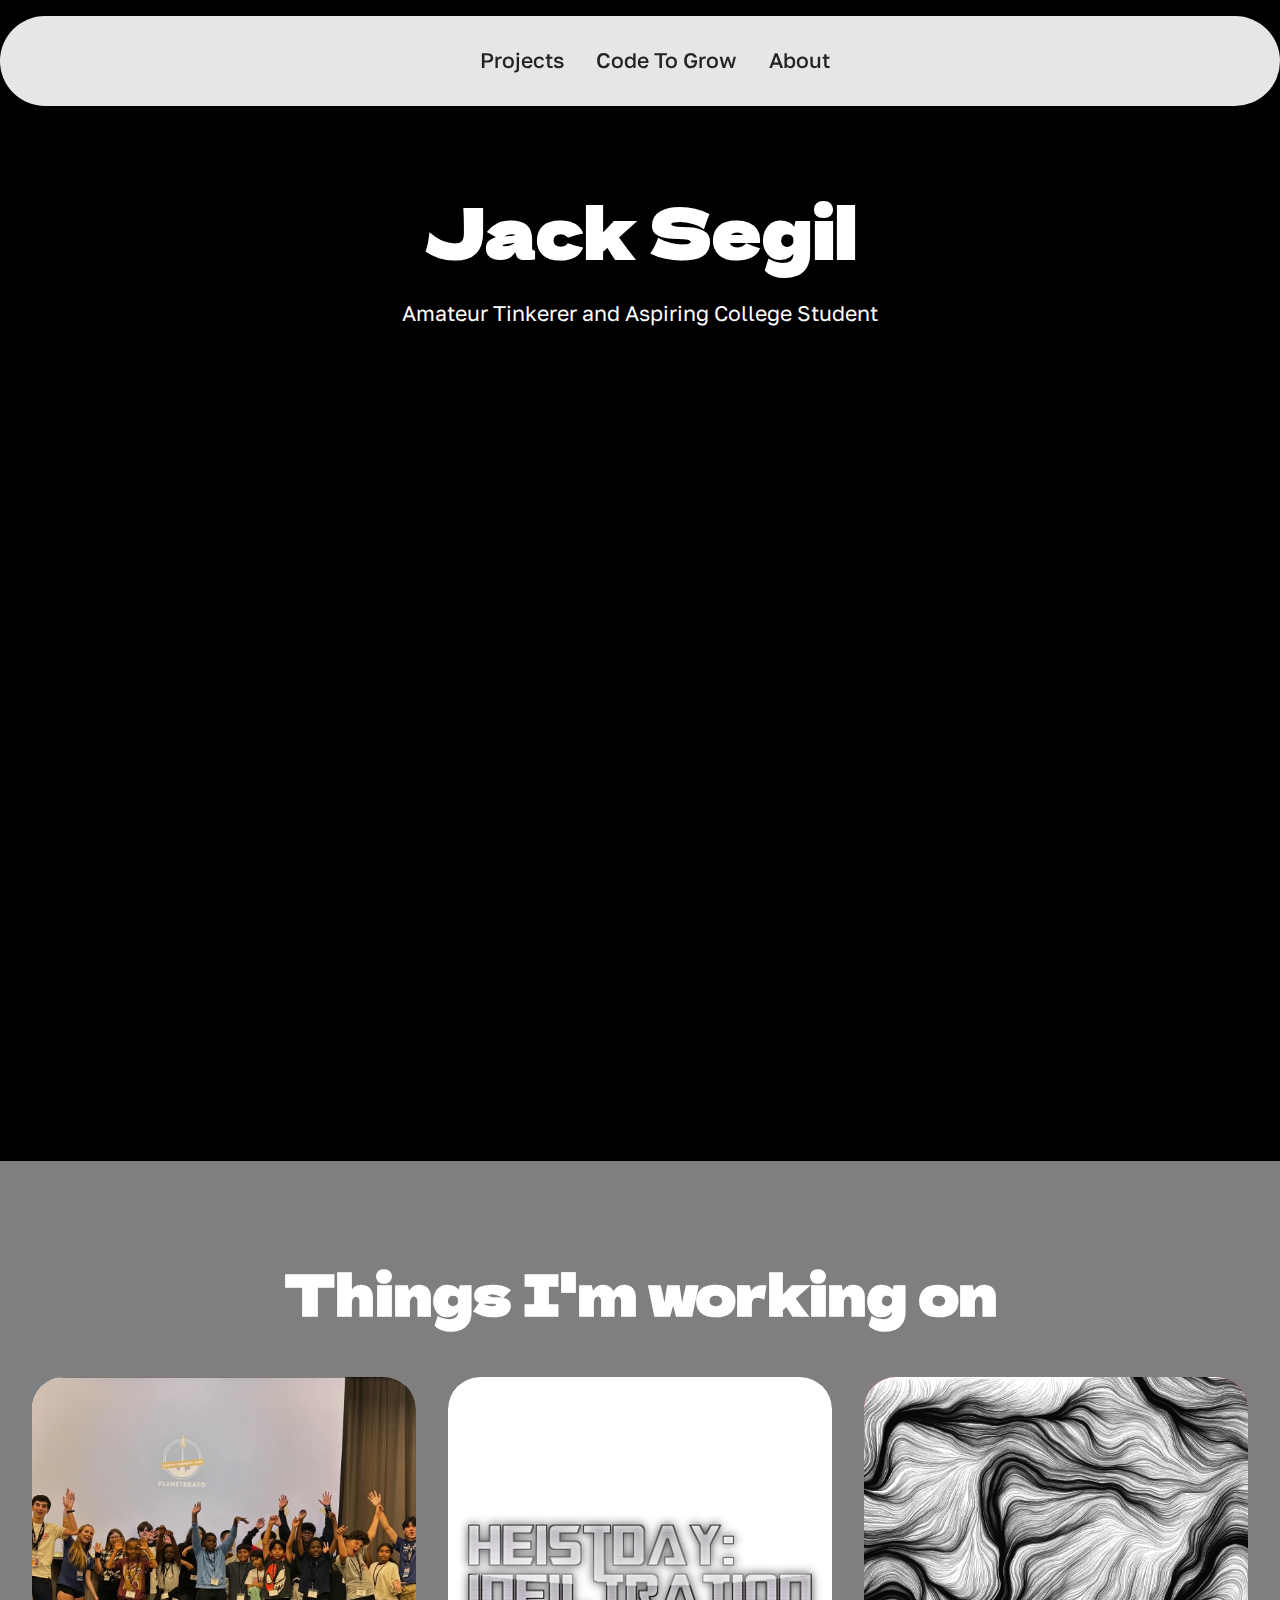
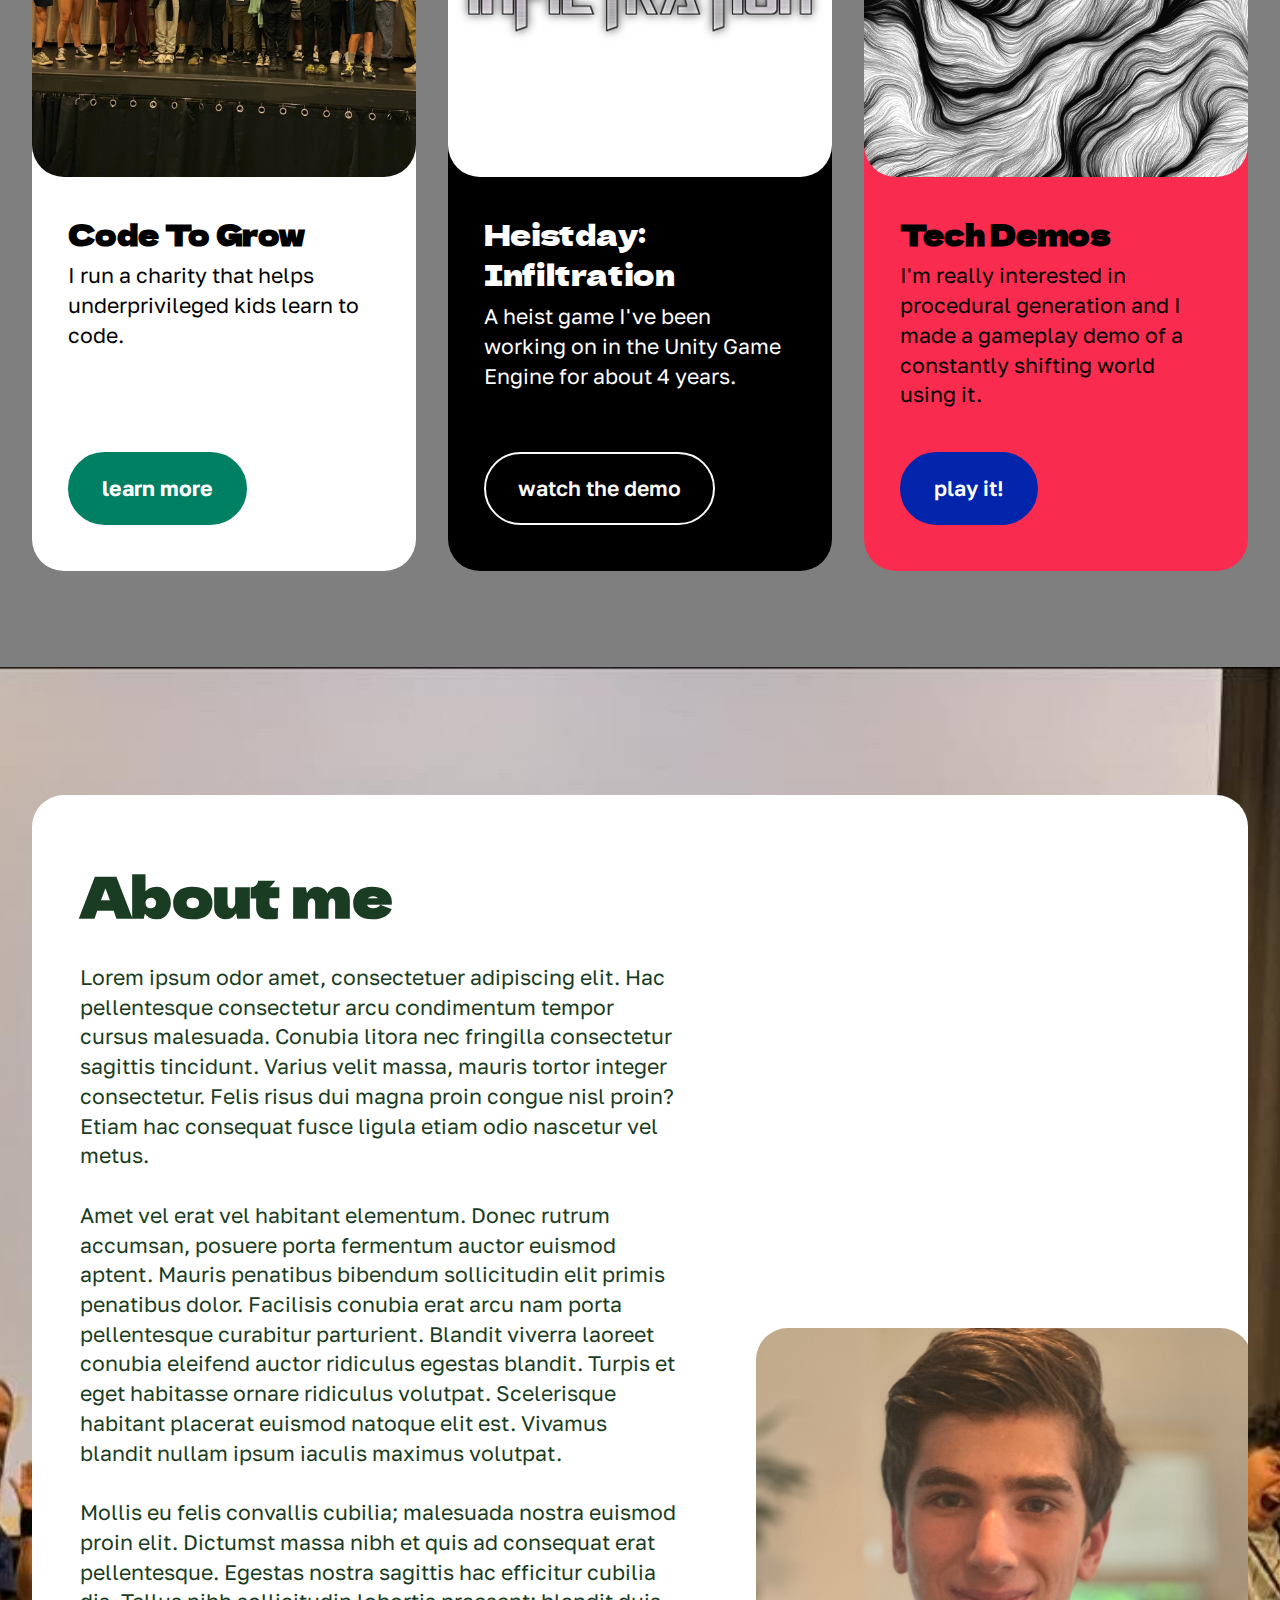
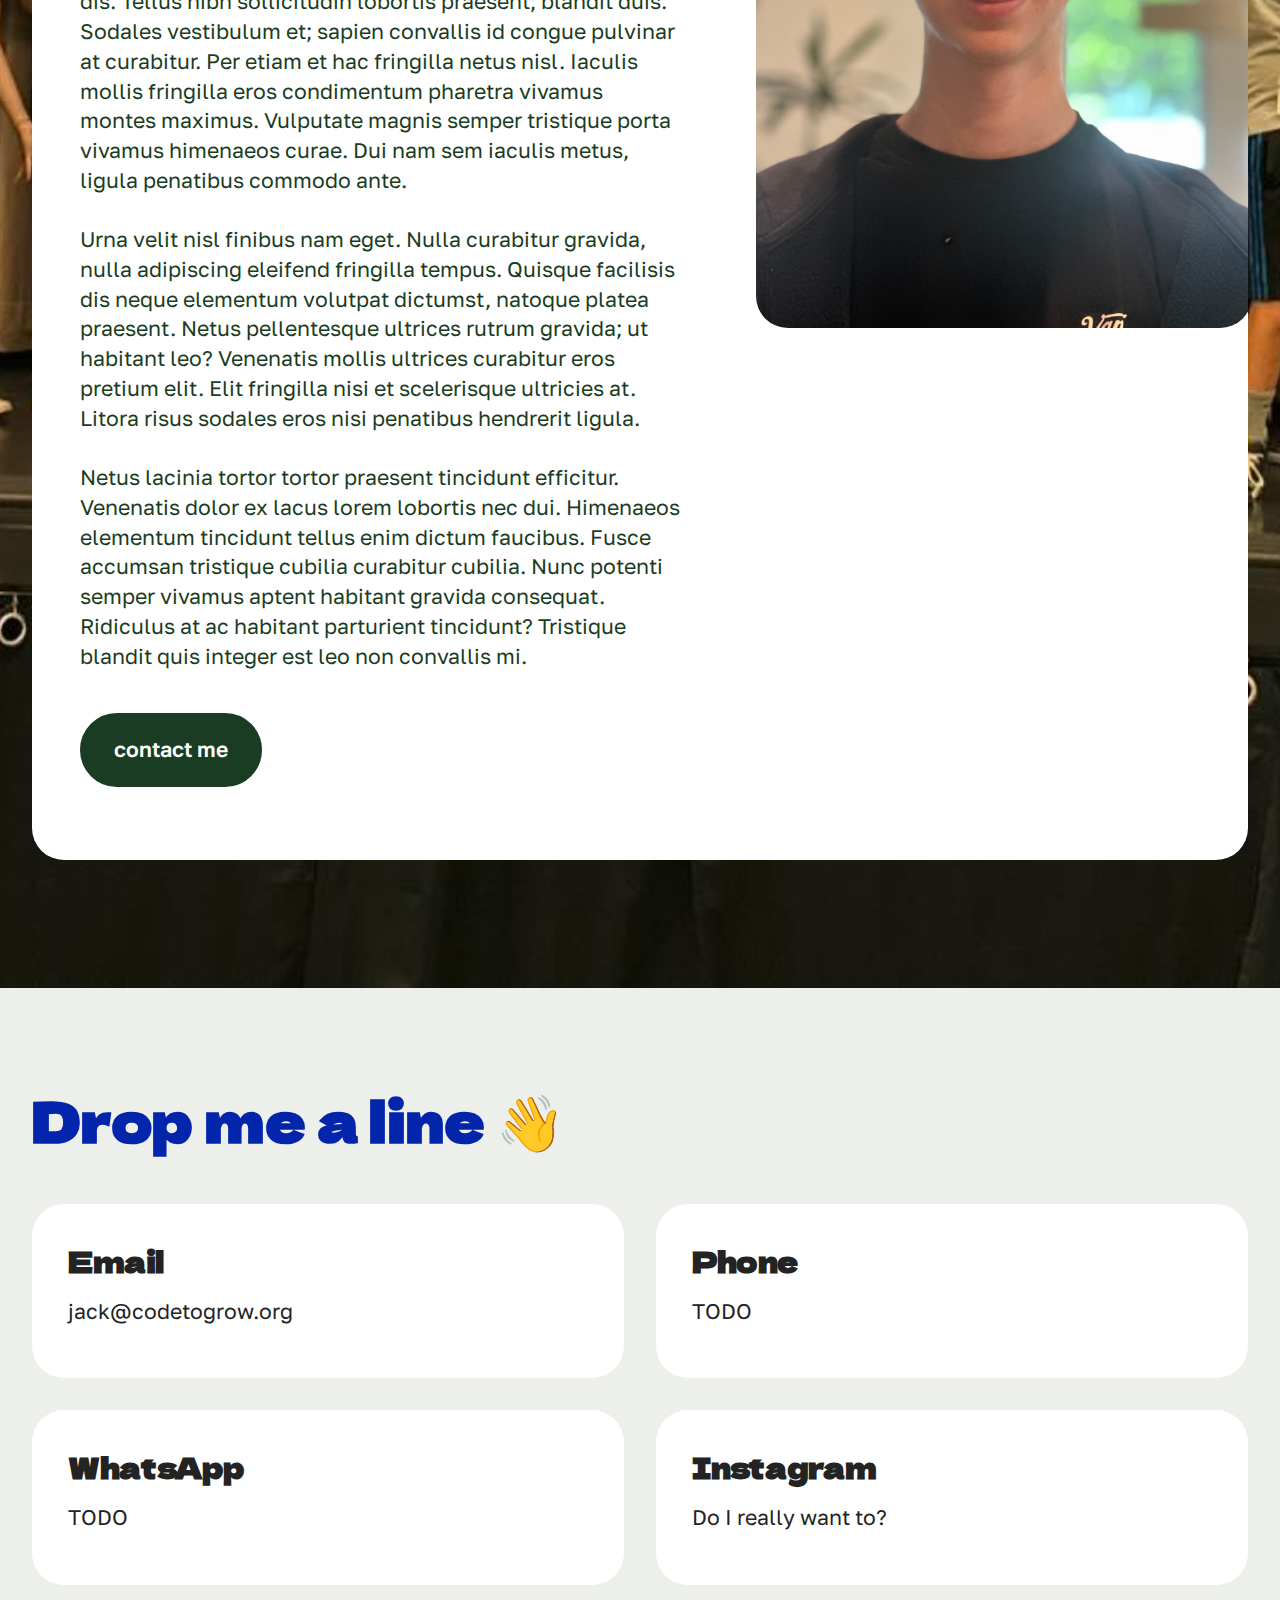
==== commit 854e1f50: "bazinga" ====
--- a/index.html
+++ b/index.html
@@ -21,7 +21,7 @@
   <noscript><link rel="stylesheet" href="https://fonts.googleapis.com/css?family=Dela+Gothic+One:400&display=swap"></noscript>
   <link rel="preload" href="https://fonts.googleapis.com/css?family=Golos+Text:400,500,600,700,800,900&display=swap" as="style" onload="this.onload=null;this.rel='stylesheet'">
   <noscript><link rel="stylesheet" href="https://fonts.googleapis.com/css?family=Golos+Text:400,500,600,700,800,900&display=swap"></noscript>
-  <link rel="preload" as="style" href="assets/mobirise/css/mbr-additional.css?v=TNhCo9"><link rel="stylesheet" href="assets/mobirise/css/mbr-additional.css?v=TNhCo9" type="text/css">
+  <link rel="preload" as="style" href="assets/mobirise/css/mbr-additional.css?v=x9Mf5g"><link rel="stylesheet" href="assets/mobirise/css/mbr-additional.css?v=x9Mf5g" type="text/css">
 
   
   
@@ -72,13 +72,13 @@
     <div class="row justify-content-center">
       <div class="col-md-12 col-lg-9">
         <h1 class="mbr-section-title mbr-fonts-style mb-4 display-1"><strong>Jack Segil</strong></h1>
-        <p class="mbr-text mbr-fonts-style mb-4 display-7">Unprofessional Tinkerer and Aspiring College Student</p>
+        <p class="mbr-text mbr-fonts-style mb-4 display-7">Amateur Tinkerer and Aspiring College Student</p>
         
       </div>
     </div>
 
     <div class="row mt-5 justify-content-center">
-      <div class="mbr-figure col-12 col-md-12"><iframe class="mbr-embedded-video" src="https://www.youtube.com/embed/rC41a8PRwlE?rel=0&amp;amp;mute=1&amp;showinfo=0&amp;autoplay=1&amp;loop=1&amp;playlist=rC41a8PRwlE" width="1280" height="720" frameborder="0" allowfullscreen></iframe></div>
+      <div class="mbr-figure col-12 col-md-12"><iframe class="mbr-embedded-video" src="https://www.youtube.com/embed/oznr-1-poSU?rel=0&amp;amp;&amp;showinfo=0&amp;autoplay=0&amp;loop=0" width="1280" height="720" frameborder="0" allowfullscreen></iframe></div>
     </div>
   </div>
 </section>
@@ -157,7 +157,7 @@
         <div class="card-wrapper">
           <div class="row">
             <div class="col-12 col-md-12 col-lg-5 image-wrapper">
-              <img class="w-100" src="assets/images/me-1.png" alt="Mobirise Website Builder">
+              <img class="w-100" src="assets/images/img-7510.jpeg" alt="Mobirise Website Builder">
             </div>
             <div class="col-12 col-lg col-md-12">
               <div class="text-wrapper align-left">
@@ -223,7 +223,7 @@
             </div>
         </div>
     </div>
-</section>
+
   
 </body>
 </html>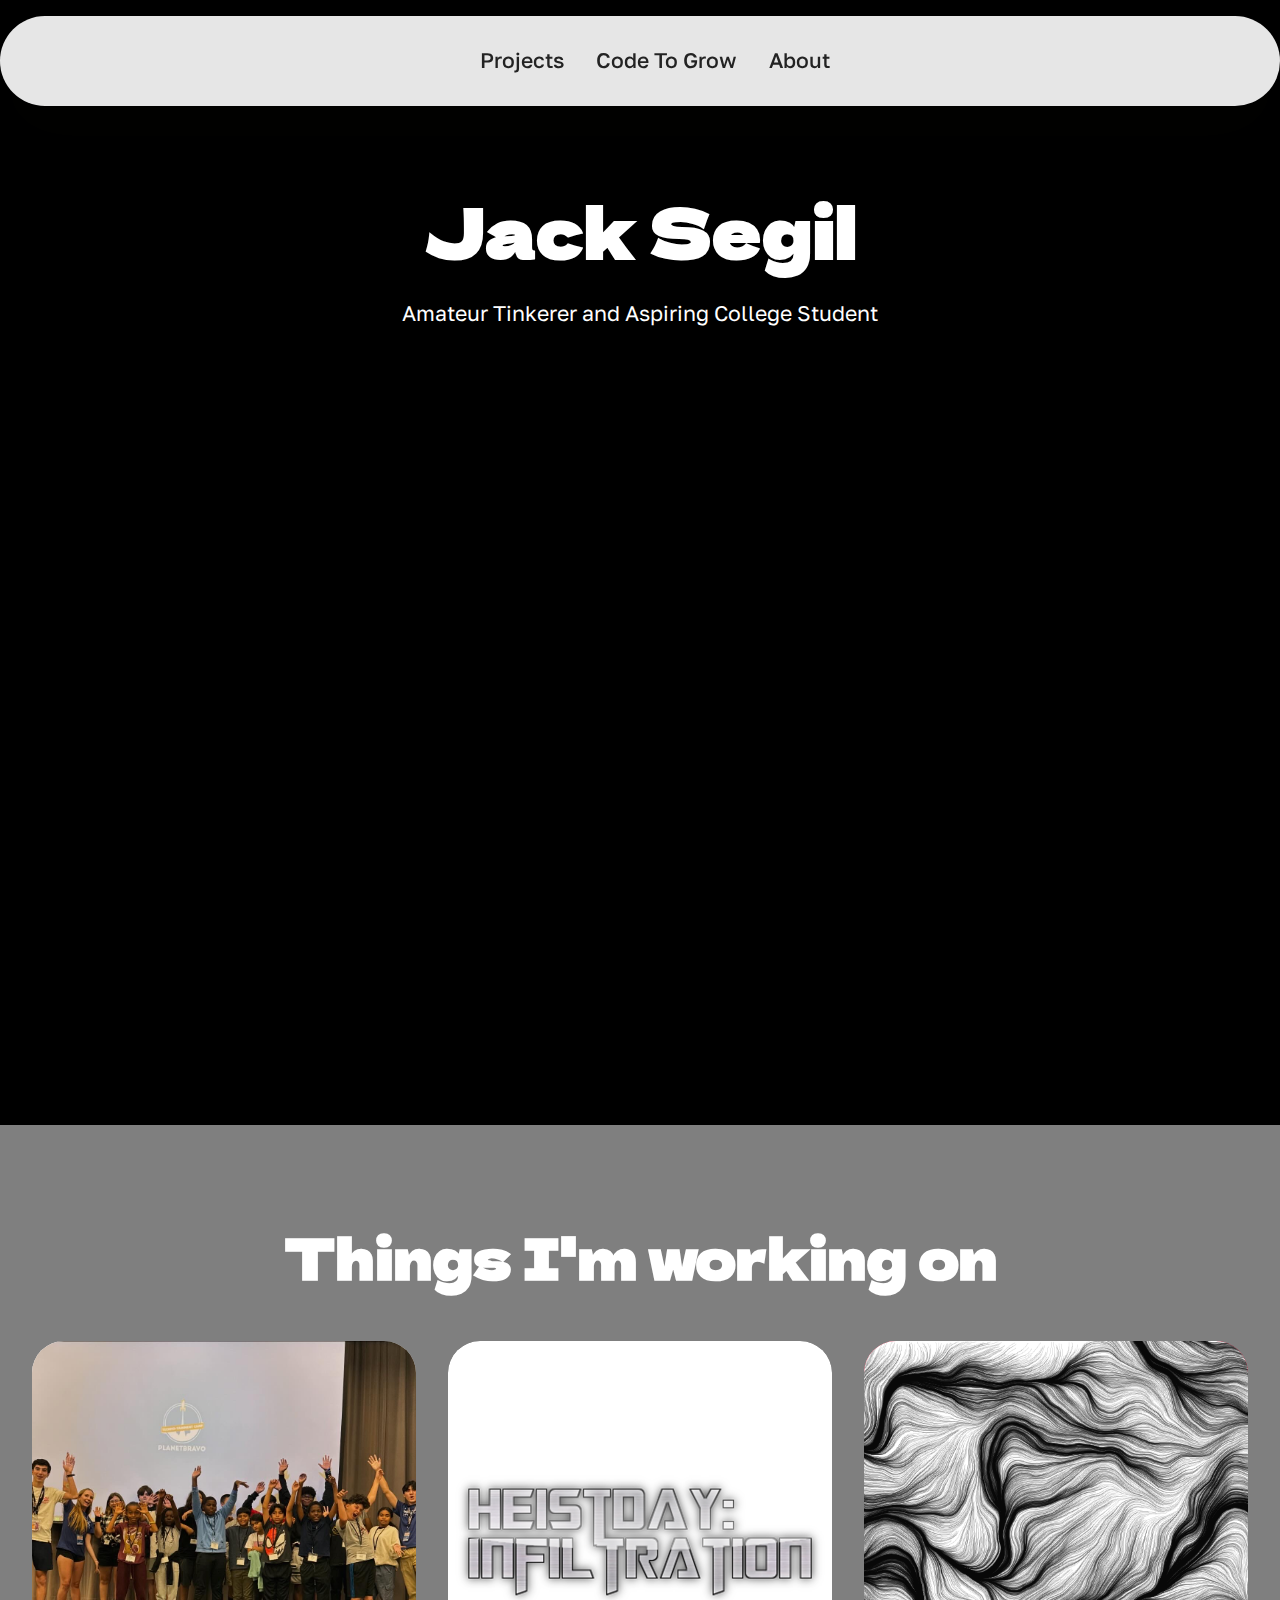
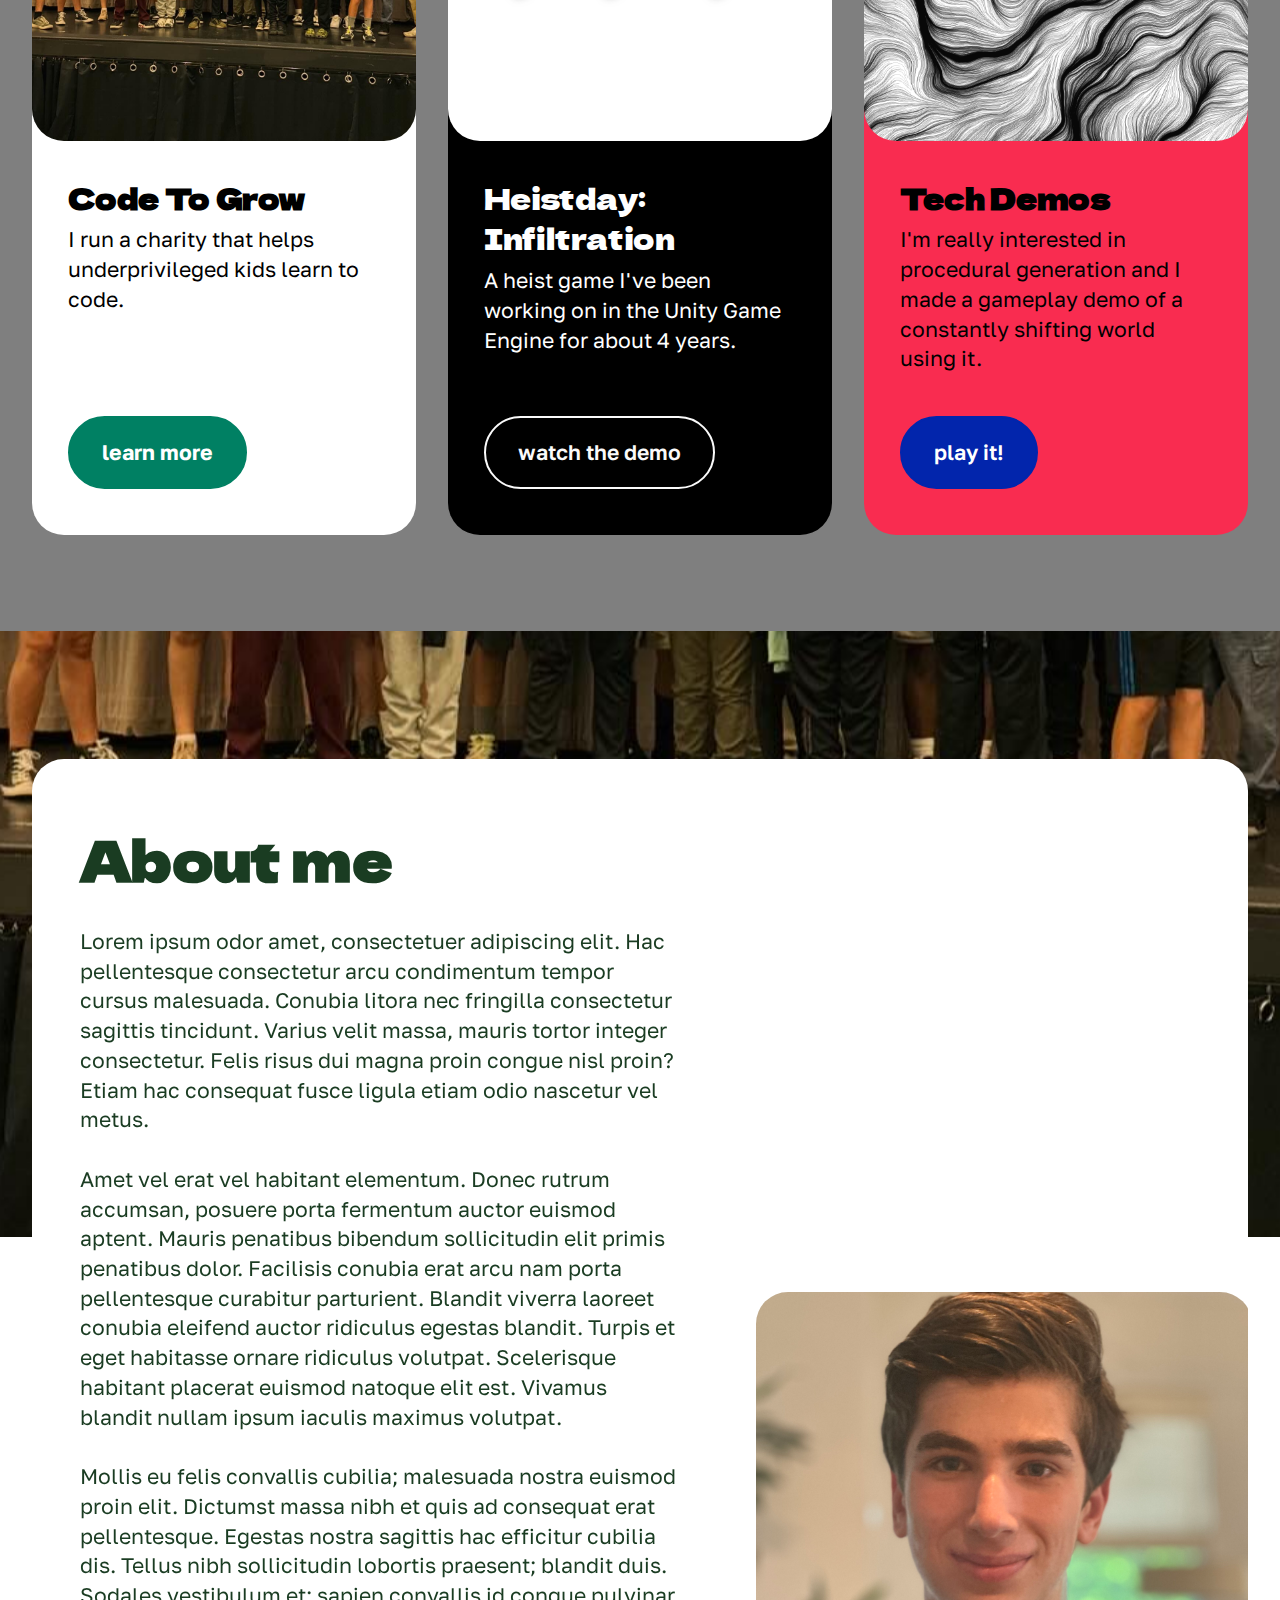
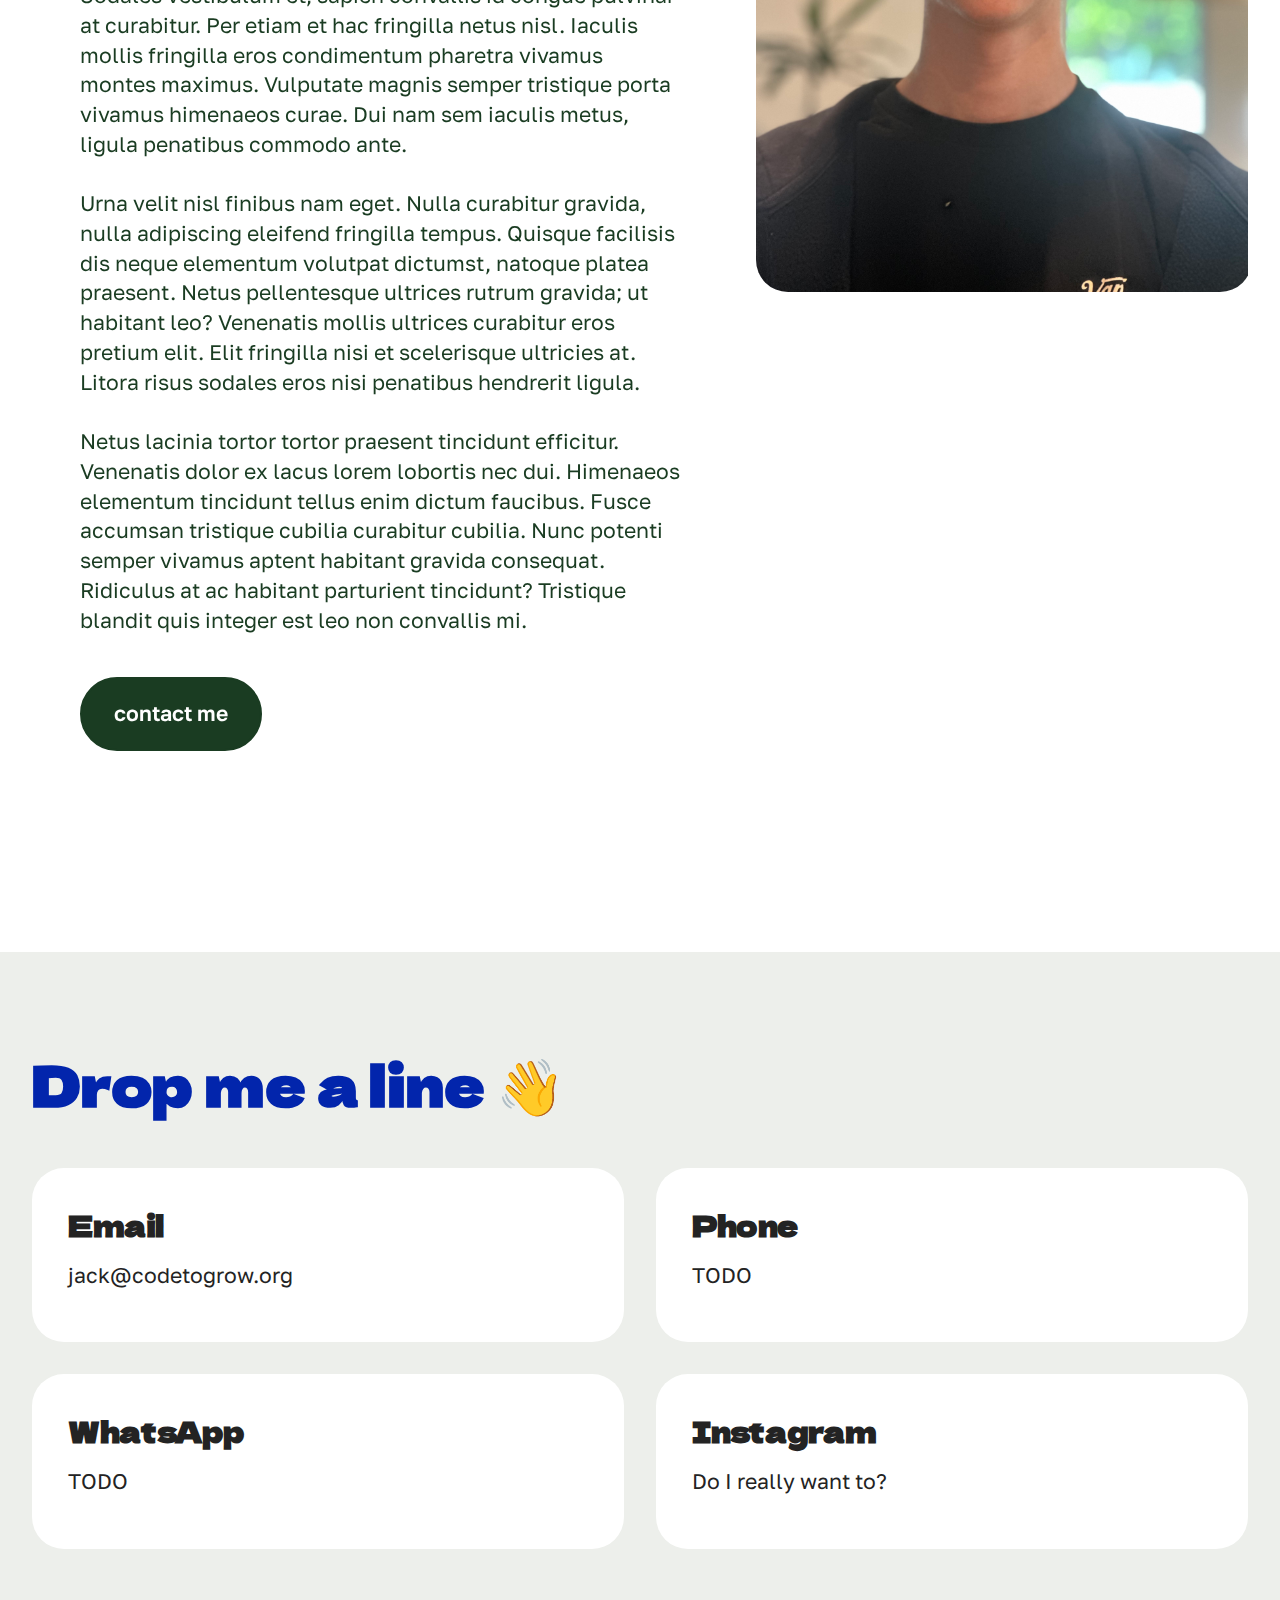
==== commit 5c8c50fa: "commit" ====
--- a/index.html
+++ b/index.html
@@ -1,12 +1,12 @@
 <!DOCTYPE html>
 <html  >
 <head>
-  <!-- Site made with Mobirise Website Builder v5.9.18, https://mobirise.com -->
+  
   <meta charset="UTF-8">
   <meta http-equiv="X-UA-Compatible" content="IE=edge">
-  <meta name="generator" content="Mobirise v5.9.18, mobirise.com">
+  
   <meta name="viewport" content="width=device-width, initial-scale=1, minimum-scale=1">
-  <link rel="shortcut icon" href="assets/images/shop3.jpg" type="image/x-icon">
+  <link rel="shortcut icon" href="assets/images/img-7510.png" type="image/x-icon">
   <meta name="description" content="">
   
   
@@ -21,7 +21,7 @@
   <noscript><link rel="stylesheet" href="https://fonts.googleapis.com/css?family=Dela+Gothic+One:400&display=swap"></noscript>
   <link rel="preload" href="https://fonts.googleapis.com/css?family=Golos+Text:400,500,600,700,800,900&display=swap" as="style" onload="this.onload=null;this.rel='stylesheet'">
   <noscript><link rel="stylesheet" href="https://fonts.googleapis.com/css?family=Golos+Text:400,500,600,700,800,900&display=swap"></noscript>
-  <link rel="preload" as="style" href="assets/mobirise/css/mbr-additional.css?v=x9Mf5g"><link rel="stylesheet" href="assets/mobirise/css/mbr-additional.css?v=x9Mf5g" type="text/css">
+  <link rel="preload" as="style" href="assets/mobirise/css/mbr-additional.css?v=1cvT44"><link rel="stylesheet" href="assets/mobirise/css/mbr-additional.css?v=1cvT44" type="text/css">
 
   
   
@@ -223,7 +223,8 @@
             </div>
         </div>
     </div>
-
+</section><section><a href="https://mobiri.se"></a><a href="https://mobiri.se"></a></section><script src="assets/bootstrap/js/bootstrap.bundle.min.js"></script>  <script src="assets/parallax/jarallax.js"></script>  <script src="assets/smoothscroll/smooth-scroll.js"></script>  <script src="assets/ytplayer/index.js"></script>  <script src="assets/dropdown/js/navbar-dropdown.js"></script>  <script src="assets/vimeoplayer/player.js"></script>  <script src="assets/theme/js/script.js"></script>  
+  
   
 </body>
 </html>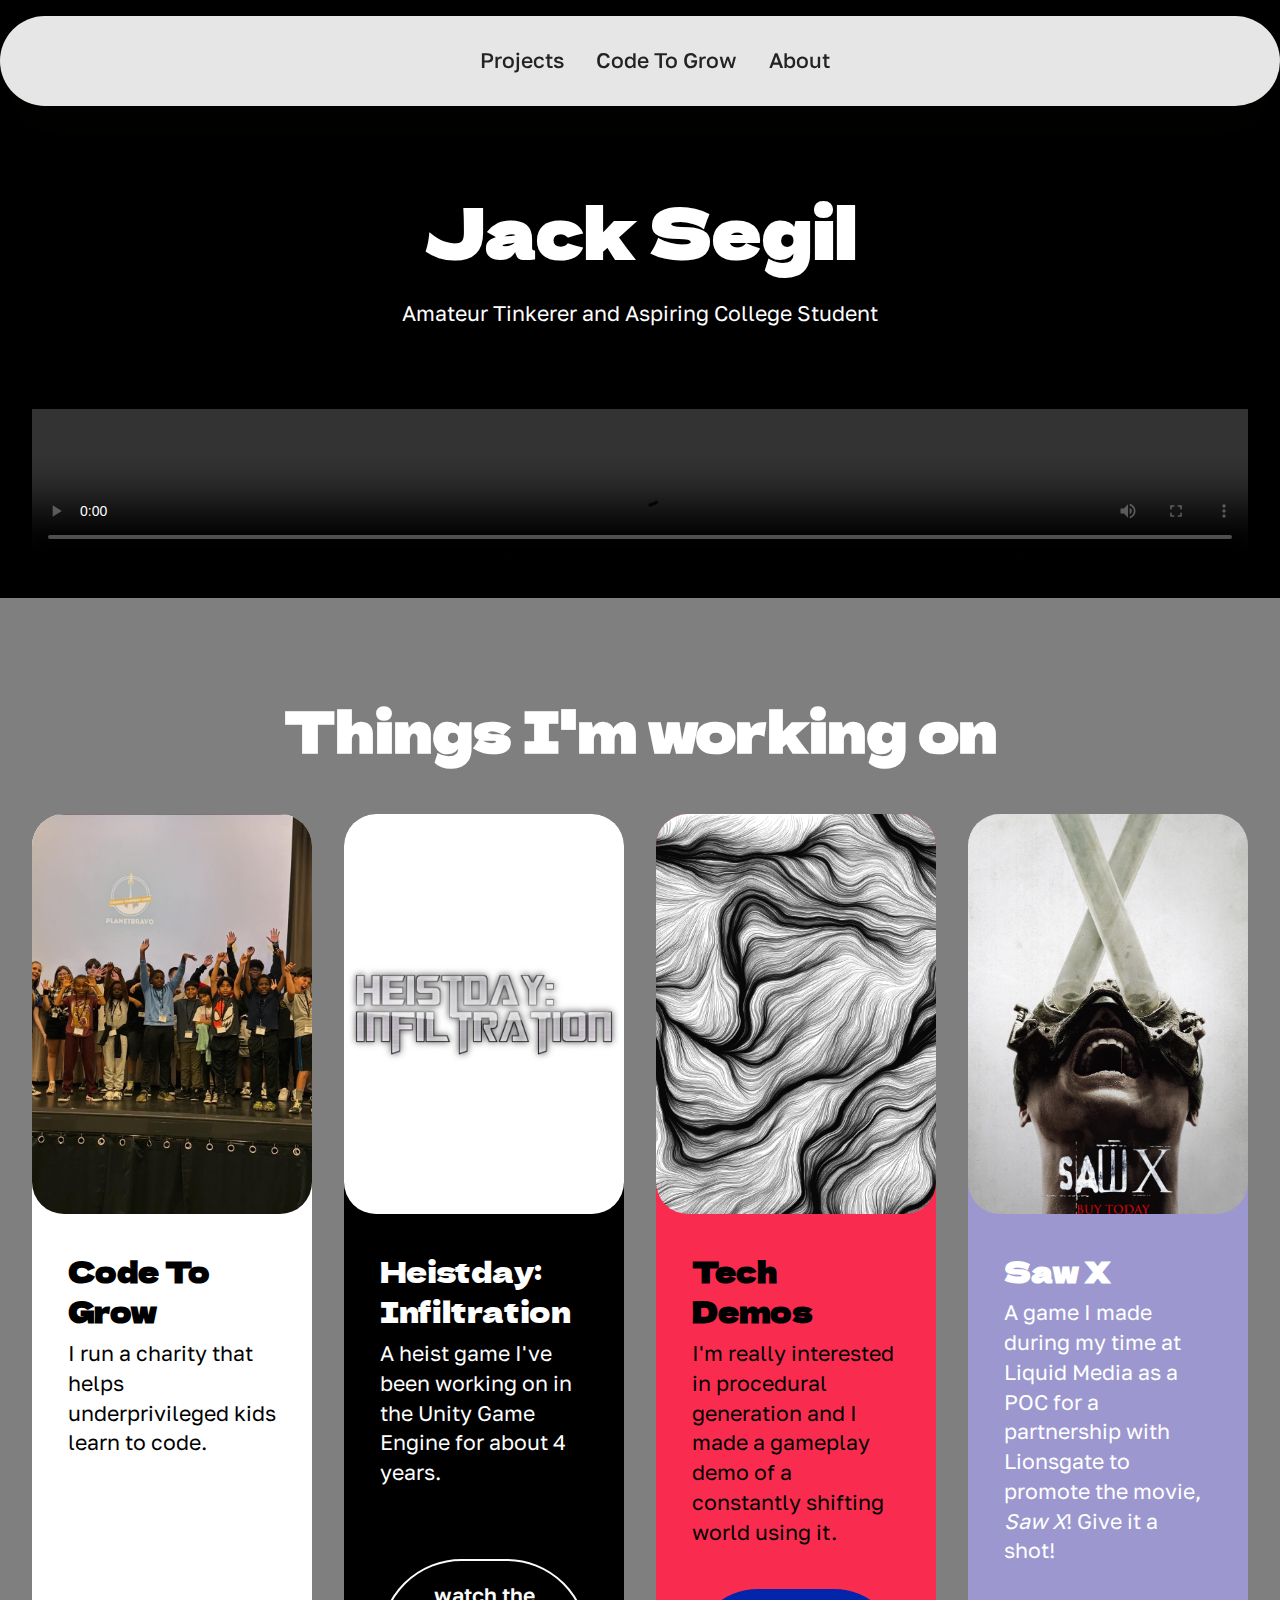
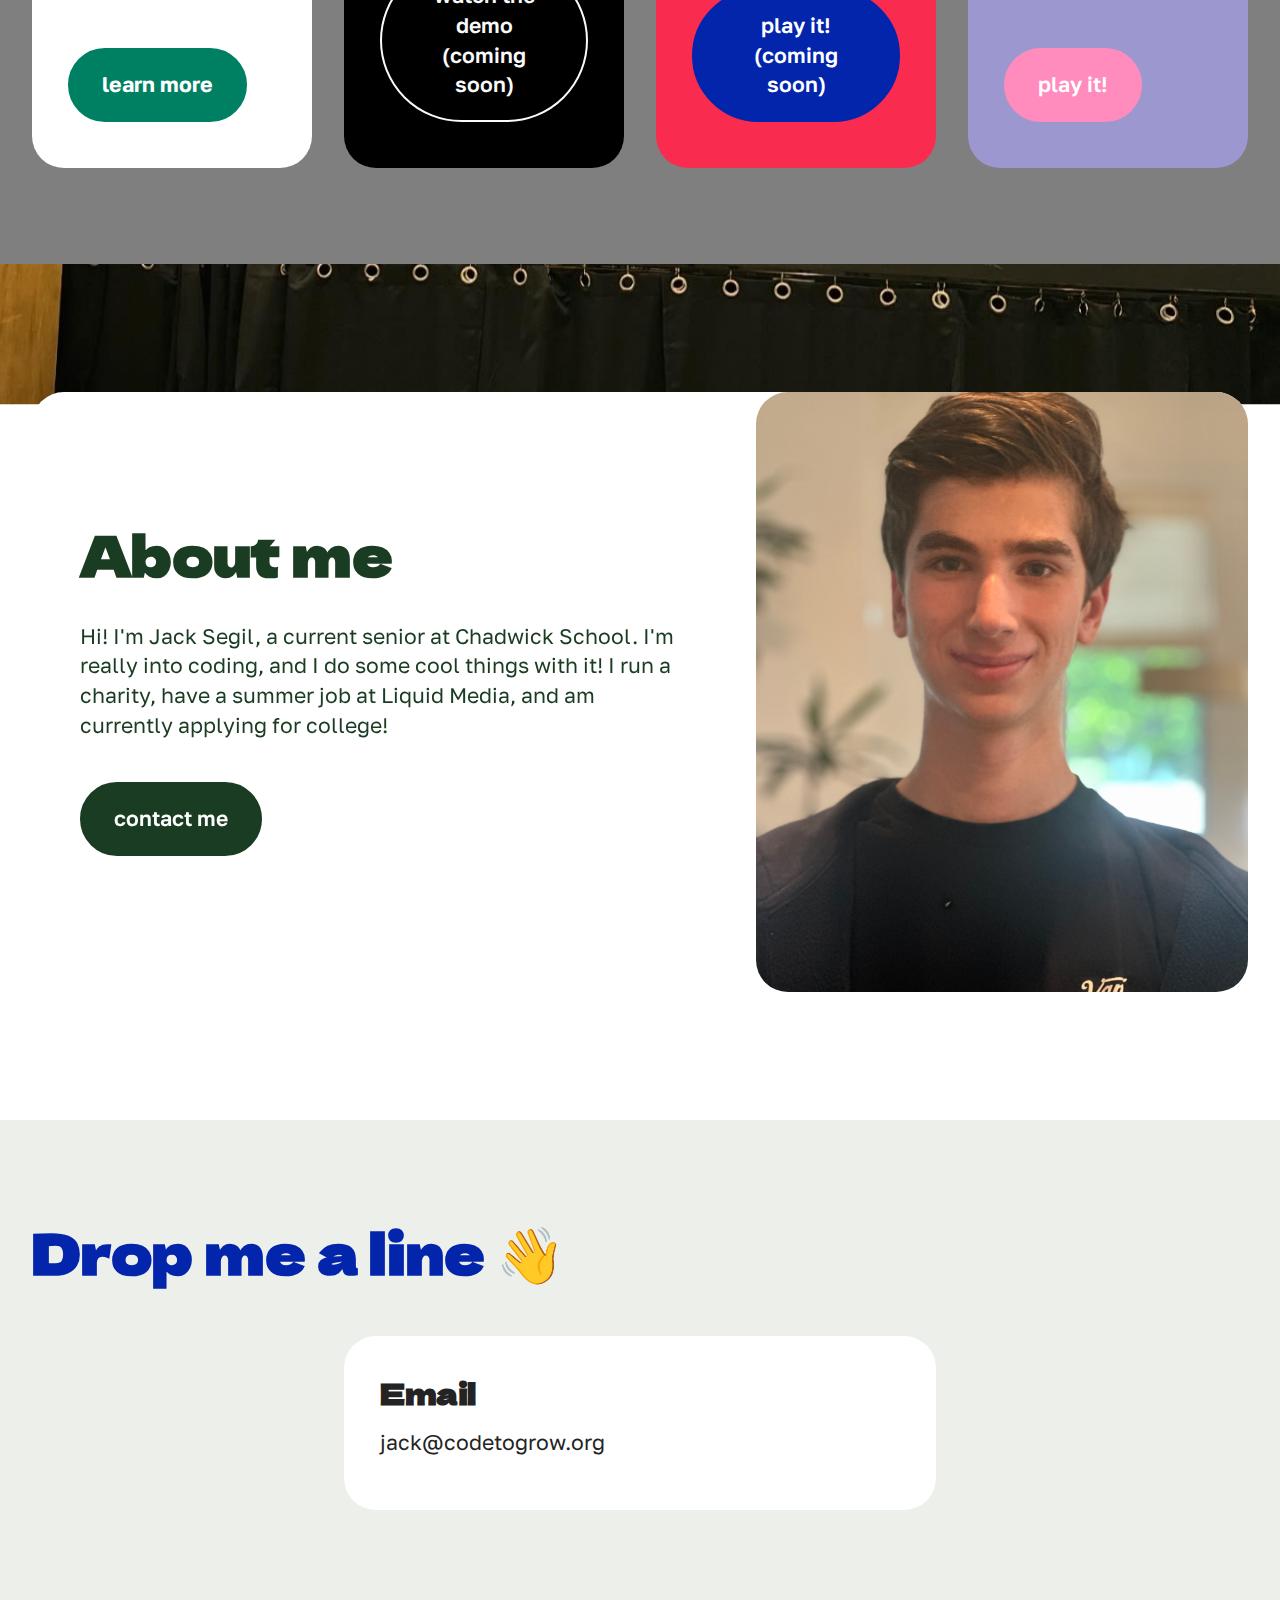
==== commit 1bb7e8ec: "commit" ====
--- a/index.html
+++ b/index.html
@@ -21,7 +21,7 @@
   <noscript><link rel="stylesheet" href="https://fonts.googleapis.com/css?family=Dela+Gothic+One:400&display=swap"></noscript>
   <link rel="preload" href="https://fonts.googleapis.com/css?family=Golos+Text:400,500,600,700,800,900&display=swap" as="style" onload="this.onload=null;this.rel='stylesheet'">
   <noscript><link rel="stylesheet" href="https://fonts.googleapis.com/css?family=Golos+Text:400,500,600,700,800,900&display=swap"></noscript>
-  <link rel="preload" as="style" href="assets/mobirise/css/mbr-additional.css?v=1cvT44"><link rel="stylesheet" href="assets/mobirise/css/mbr-additional.css?v=1cvT44" type="text/css">
+  <link rel="preload" as="style" href="assets/mobirise/css/mbr-additional.css?v=3wPDC7"><link rel="stylesheet" href="assets/mobirise/css/mbr-additional.css?v=3wPDC7" type="text/css">
 
   
   
@@ -78,7 +78,7 @@
     </div>
 
     <div class="row mt-5 justify-content-center">
-      <div class="mbr-figure col-12 col-md-12"><iframe class="mbr-embedded-video" src="https://www.youtube.com/embed/oznr-1-poSU?rel=0&amp;amp;&amp;showinfo=0&amp;autoplay=0&amp;loop=0" width="1280" height="720" frameborder="0" allowfullscreen></iframe></div>
+      <div class="mbr-figure col-12 col-md-12"><video style="width:100%" controls playsinline><source src="https://archive.org/download/code-to-grow-on-the-news/Code%20To%20Grow%20on%20the%20News%21.mp4"/></video></div>
     </div>
   </div>
 </section>
@@ -96,7 +96,7 @@
       </div>
     </div>
     <div class="row justify-content-center">
-      <div class="col-sm-6 col-md-12 mb-3 mb-lg-0 col-lg-4">
+      <div class="col-sm-6 col-md-12 mb-3 mb-lg-0 col-lg-3">
         <div class="card-wrap card1">
           <div class="image-wrap">
             <img src="assets/images/code-to-grow-campers-and-councelors-in-mb-location-summer-2024.jpg" alt="Mobirise Website Builder">
@@ -111,7 +111,7 @@
         </div>
       </div>
 
-      <div class="col-sm-6 col-md-12 mb-3 mb-lg-0 col-lg-4">
+      <div class="col-sm-6 col-md-12 mb-3 mb-lg-0 col-lg-3">
         <div class="card-wrap card2">
           <div class="image-wrap">
             <img src="assets/images/thing.png" alt="Mobirise Website Builder">
@@ -121,11 +121,11 @@
             <h5 class="mbr-card-title card-title2 mbr-fonts-style align-left mb-2 display-5">Heistday: Infiltration</h5>
             
             <p class="card-text2 mbr-fonts-style align-left mb-3 display-7">A heist game I've been working on in the Unity Game Engine for about 4 years.</p>
-            <div class="mbr-section-btn btn-section align-left content-footer"><a class="btn article-btn btn-white-outline display-7" href="https://mobiri.se">watch the demo<strong></strong></a></div>
-          </div>
-        </div>
-      </div>
-      <div class="col-sm-6 col-md-12 mb-3 mb-lg-0 col-lg-4">
+            <div class="mbr-section-btn btn-section align-left content-footer"><a class="btn article-btn btn-white-outline display-7" href="https://mobiri.se">watch the demo (coming soon)<strong></strong></a></div>
+          </div>
+        </div>
+      </div>
+      <div class="col-sm-6 col-md-12 mb-3 mb-lg-0 col-lg-3">
         <div class="card-wrap card3">
           <div class="image-wrap">
             <img src="assets/images/perlin14125.png" alt="Mobirise Website Builder">
@@ -134,13 +134,26 @@
           <div class="content-wrap">
             <h5 class="mbr-card-title card-title3 mbr-fonts-style align-left mb-2 display-5"><strong>Tech Demos</strong></h5>
             
-            <p class="card-text3 mbr-fonts-style align-left mb-3 display-7">I'm really interested in procedural generation and I made a gameplay demo of a constantly shifting world using it.</p>
-            <div class="mbr-section-btn btn-section align-left content-footer"><a class="btn article-btn btn-success display-7" href="https://mobiri.se">play it!<strong></strong></a></div>
-          </div>
-        </div>
-      </div>
-
-      
+            <p class="card-text3 mbr-fonts-style align-left mb-3 display-7">I'm really interested in procedural generation and I made a gameplay demo of a constantly shifting world using it.&nbsp;<br></p>
+            <div class="mbr-section-btn btn-section align-left content-footer"><a class="btn article-btn btn-success display-7" href="https://mobiri.se">play it! (coming soon)<strong></strong></a></div>
+          </div>
+        </div>
+      </div>
+
+      <div class="col-sm-6 col-md-12 col-lg-3">
+        <div class="card-wrap card4">
+          <div class="image-wrap">
+            <img src="assets/images/saw-x-buy-today-title-page-mobile-background-v2.jpg" alt="Mobirise Website Builder">
+            
+          </div>
+          <div class="content-wrap">
+            <h5 class="mbr-card-title card-title4 mbr-fonts-style align-left mb-2 display-5"><strong>Saw X</strong></h5>
+            
+            <p class="card-text4 mbr-fonts-style align-left mb-3 display-7">A game I made during my time at Liquid Media as a POC for a partnership with Lionsgate to promote the movie, <em>Saw X</em>! Give it a shot!</p>
+            <div class="mbr-section-btn btn-section align-left content-footer"><a class="btn article-btn btn-primary display-7" href="https://awesomecoder412412.github.io/perfectx/" target="_blank">play it!<strong></strong></a></div>
+          </div>
+        </div>
+      </div>
     </div>
   </div>
 </section>
@@ -162,7 +175,7 @@
             <div class="col-12 col-lg col-md-12">
               <div class="text-wrapper align-left">
                 <h1 class="mbr-section-title mbr-fonts-style mb-4 display-2"><strong>About me</strong></h1>
-                <p class="mbr-text mbr-fonts-style mb-4 display-7">Lorem ipsum odor amet, consectetuer adipiscing elit. Hac pellentesque consectetur arcu condimentum tempor cursus malesuada. Conubia litora nec fringilla consectetur sagittis tincidunt. Varius velit massa, mauris tortor integer consectetur. Felis risus dui magna proin congue nisl proin? Etiam hac consequat fusce ligula etiam odio nascetur vel metus.<br><br>Amet vel erat vel habitant elementum. Donec rutrum accumsan, posuere porta fermentum auctor euismod aptent. Mauris penatibus bibendum sollicitudin elit primis penatibus dolor. Facilisis conubia erat arcu nam porta pellentesque curabitur parturient. Blandit viverra laoreet conubia eleifend auctor ridiculus egestas blandit. Turpis et eget habitasse ornare ridiculus volutpat. Scelerisque habitant placerat euismod natoque elit est. Vivamus blandit nullam ipsum iaculis maximus volutpat.<br><br>Mollis eu felis convallis cubilia; malesuada nostra euismod proin elit. Dictumst massa nibh et quis ad consequat erat pellentesque. Egestas nostra sagittis hac efficitur cubilia dis. Tellus nibh sollicitudin lobortis praesent; blandit duis. Sodales vestibulum et; sapien convallis id congue pulvinar at curabitur. Per etiam et hac fringilla netus nisl. Iaculis mollis fringilla eros condimentum pharetra vivamus montes maximus. Vulputate magnis semper tristique porta vivamus himenaeos curae. Dui nam sem iaculis metus, ligula penatibus commodo ante.<br><br>Urna velit nisl finibus nam eget. Nulla curabitur gravida, nulla adipiscing eleifend fringilla tempus. Quisque facilisis dis neque elementum volutpat dictumst, natoque platea praesent. Netus pellentesque ultrices rutrum gravida; ut habitant leo? Venenatis mollis ultrices curabitur eros pretium elit. Elit fringilla nisi et scelerisque ultricies at. Litora risus sodales eros nisi penatibus hendrerit ligula.<br><br>Netus lacinia tortor tortor praesent tincidunt efficitur. Venenatis dolor ex lacus lorem lobortis nec dui. Himenaeos elementum tincidunt tellus enim dictum faucibus. Fusce accumsan tristique cubilia curabitur cubilia. Nunc potenti semper vivamus aptent habitant gravida consequat. Ridiculus at ac habitant parturient tincidunt? Tristique blandit quis integer est leo non convallis mi.</p>
+                <p class="mbr-text mbr-fonts-style mb-4 display-7">Hi! I'm Jack Segil, a current senior at Chadwick School. I'm really into coding, and I do some cool things with it! I run a charity, have a summer job at Liquid Media, and am currently applying for college!</p>
                 <div class="mbr-section-btn mt-3"><a class="btn btn-lg btn-info display-7" href="https://mobiri.se">contact me</a></div>
               </div>
             </div>
@@ -193,34 +206,10 @@
                         <p class="mbr-text mbr-fonts-style display-7">jack@codetogrow.org</p>
                     </div>
                 </div>
-            </div><div class="item features-without-image col-12 col-md-6">
-                <div class="item-wrapper">
-                    <div class="text-wrapper">
-                        <h6 class="card-title mbr-fonts-style mb-3 display-5">
-                            <strong>Phone</strong>
-                        </h6>
-                        <p class="mbr-text mbr-fonts-style display-7">TODO</p>
-                    </div>
-                </div>
             </div>
             
-            <div class="item features-without-image col-12 col-md-6">
-                <div class="item-wrapper">
-                    <div class="text-wrapper">
-                        <h6 class="card-title mbr-fonts-style mb-3 display-5"><strong>WhatsApp</strong></h6>
-                        <p class="mbr-text mbr-fonts-style display-7">TODO</p>
-                    </div>
-                </div>
-            </div>
-            <div class="item features-without-image col-12 col-md-6">
-                <div class="item-wrapper">
-                    <div class="text-wrapper">
-                        <h6 class="card-title mbr-fonts-style mb-3 display-5">
-                            <strong>Instagram</strong></h6>
-                        <p class="mbr-text mbr-fonts-style display-7">Do I really want to?</p>
-                    </div>
-                </div>
-            </div>
+            
+            
         </div>
     </div>
 </section><section><a href="https://mobiri.se"></a><a href="https://mobiri.se"></a></section><script src="assets/bootstrap/js/bootstrap.bundle.min.js"></script>  <script src="assets/parallax/jarallax.js"></script>  <script src="assets/smoothscroll/smooth-scroll.js"></script>  <script src="assets/ytplayer/index.js"></script>  <script src="assets/dropdown/js/navbar-dropdown.js"></script>  <script src="assets/vimeoplayer/player.js"></script>  <script src="assets/theme/js/script.js"></script>  
--- a/assets/mobirise/css/mbr-additional.css
+++ b/assets/mobirise/css/mbr-additional.css
@@ -1416,7 +1416,7 @@
   background: #f92c50;
 }
 .cid-tIsi3HZcCy .card4 {
-  background: #2e481a;
+  background: #9c98cf;
 }
 .cid-tIsi3HZcCy .image-wrap {
   padding-bottom: 0rem;
@@ -1483,7 +1483,7 @@
   text-align: right;
 }
 .cid-tIsi3HZcCy .tag4 {
-  background: #2e481a;
+  background: #9c98cf;
   color: #ffffff;
 }
 .cid-tIsi3HZcCy .card-text3,
--- a/assets/mobirise/css/mbr-additional.css
+++ b/assets/mobirise/css/mbr-additional.css
@@ -1416,7 +1416,7 @@
   background: #f92c50;
 }
 .cid-tIsi3HZcCy .card4 {
-  background: #2e481a;
+  background: #9c98cf;
 }
 .cid-tIsi3HZcCy .image-wrap {
   padding-bottom: 0rem;
@@ -1483,7 +1483,7 @@
   text-align: right;
 }
 .cid-tIsi3HZcCy .tag4 {
-  background: #2e481a;
+  background: #9c98cf;
   color: #ffffff;
 }
 .cid-tIsi3HZcCy .card-text3,
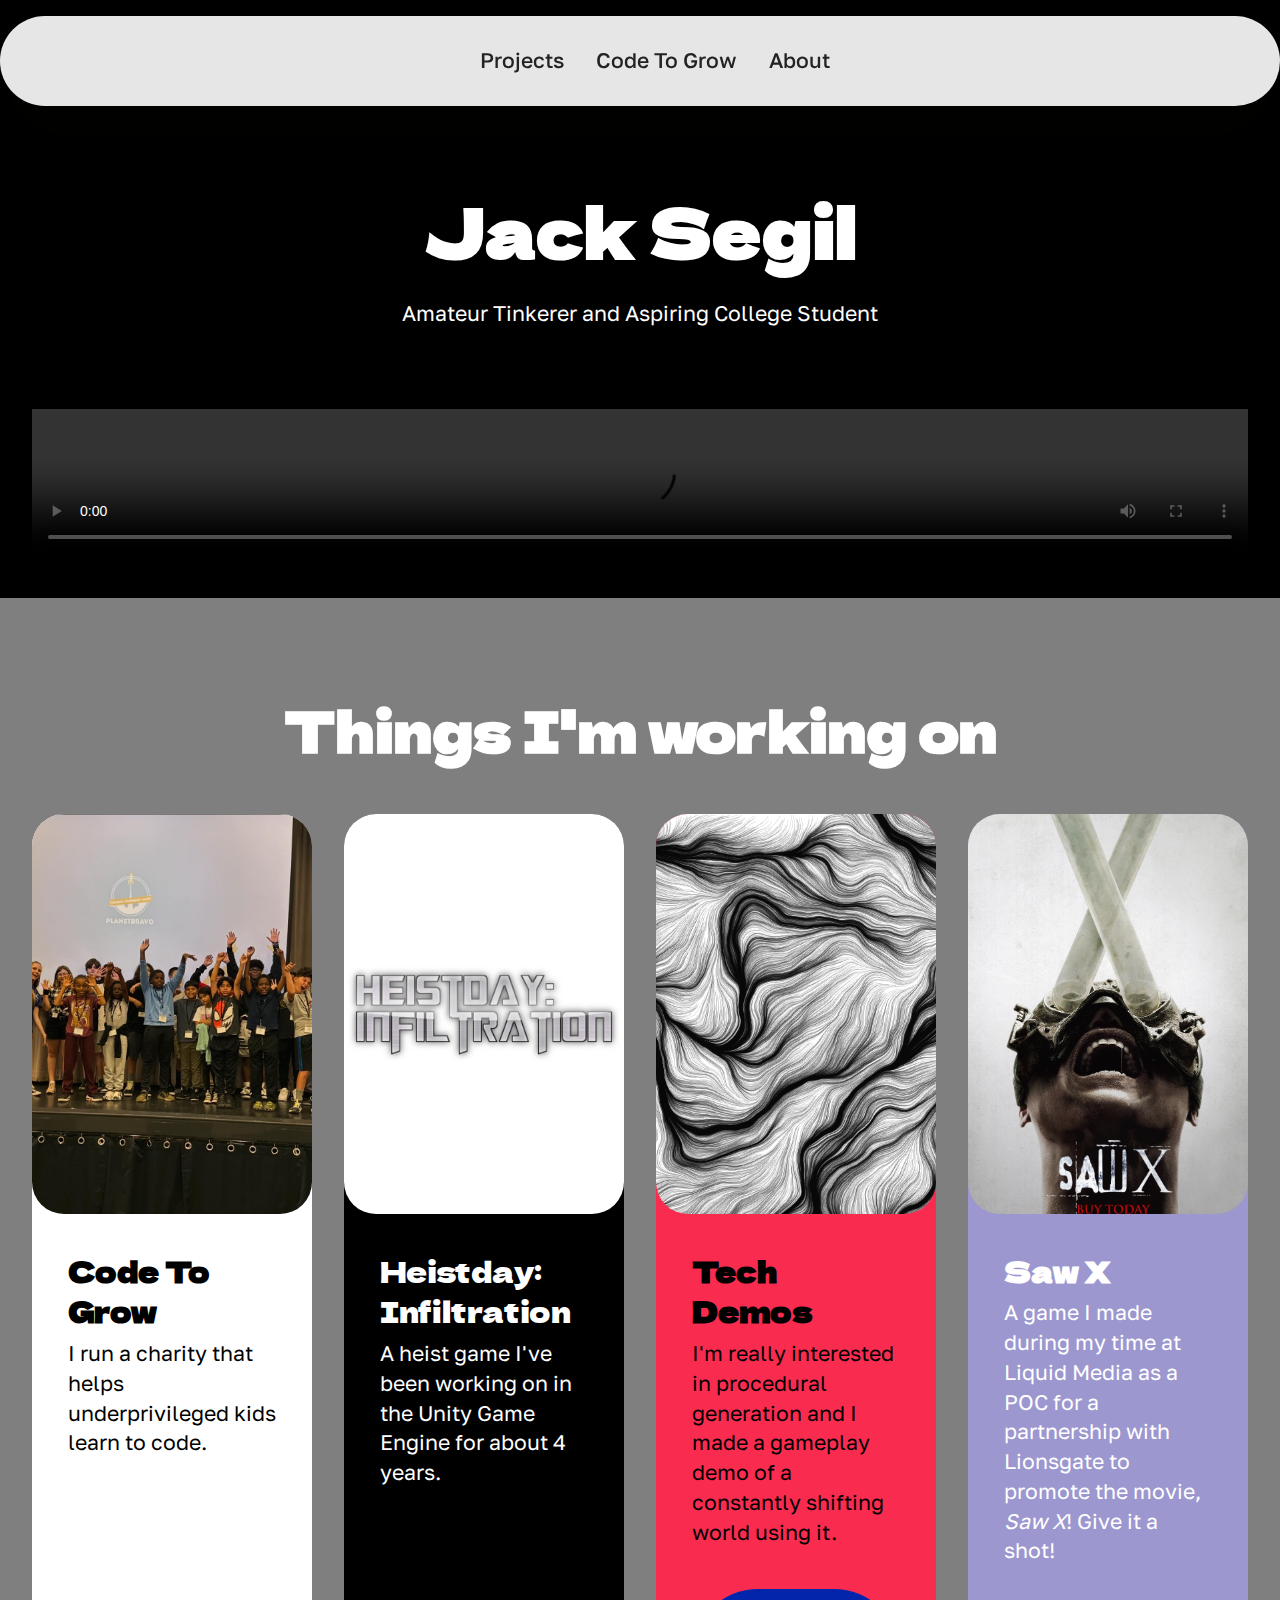
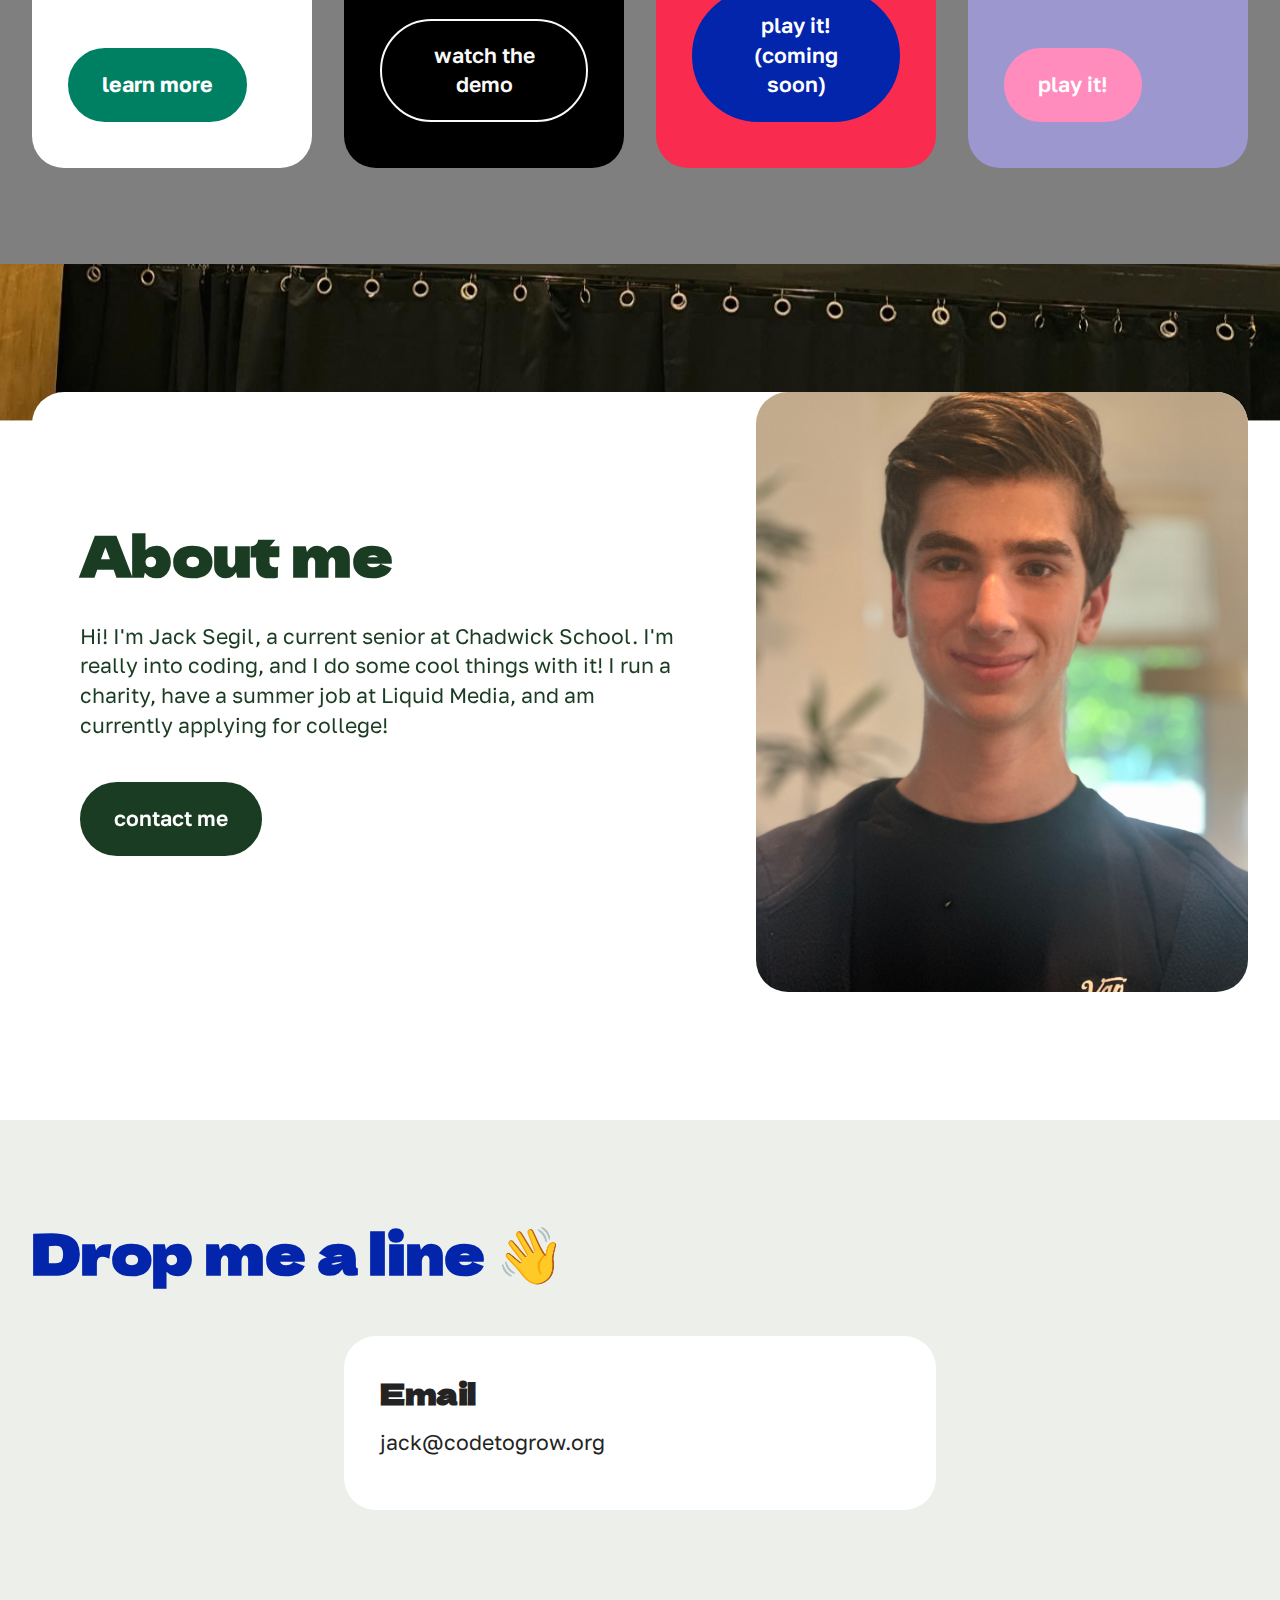
==== commit 0cc46210: "ffff" ====
--- a/index.html
+++ b/index.html
@@ -21,7 +21,7 @@
   <noscript><link rel="stylesheet" href="https://fonts.googleapis.com/css?family=Dela+Gothic+One:400&display=swap"></noscript>
   <link rel="preload" href="https://fonts.googleapis.com/css?family=Golos+Text:400,500,600,700,800,900&display=swap" as="style" onload="this.onload=null;this.rel='stylesheet'">
   <noscript><link rel="stylesheet" href="https://fonts.googleapis.com/css?family=Golos+Text:400,500,600,700,800,900&display=swap"></noscript>
-  <link rel="preload" as="style" href="assets/mobirise/css/mbr-additional.css?v=3wPDC7"><link rel="stylesheet" href="assets/mobirise/css/mbr-additional.css?v=3wPDC7" type="text/css">
+  <link rel="preload" as="style" href="assets/mobirise/css/mbr-additional.css?v=aZ8fYb"><link rel="stylesheet" href="assets/mobirise/css/mbr-additional.css?v=aZ8fYb" type="text/css">
 
   
   
@@ -121,7 +121,7 @@
             <h5 class="mbr-card-title card-title2 mbr-fonts-style align-left mb-2 display-5">Heistday: Infiltration</h5>
             
             <p class="card-text2 mbr-fonts-style align-left mb-3 display-7">A heist game I've been working on in the Unity Game Engine for about 4 years.</p>
-            <div class="mbr-section-btn btn-section align-left content-footer"><a class="btn article-btn btn-white-outline display-7" href="https://mobiri.se">watch the demo (coming soon)<strong></strong></a></div>
+            <div class="mbr-section-btn btn-section align-left content-footer"><a class="btn article-btn btn-white-outline display-7" href="https://drive.google.com/file/d/1swNBS2Hn_vYv5FwnF5LHLgQnKqjRp_2a/view?usp=sharing">watch the demo<strong></strong></a></div>
           </div>
         </div>
       </div>
